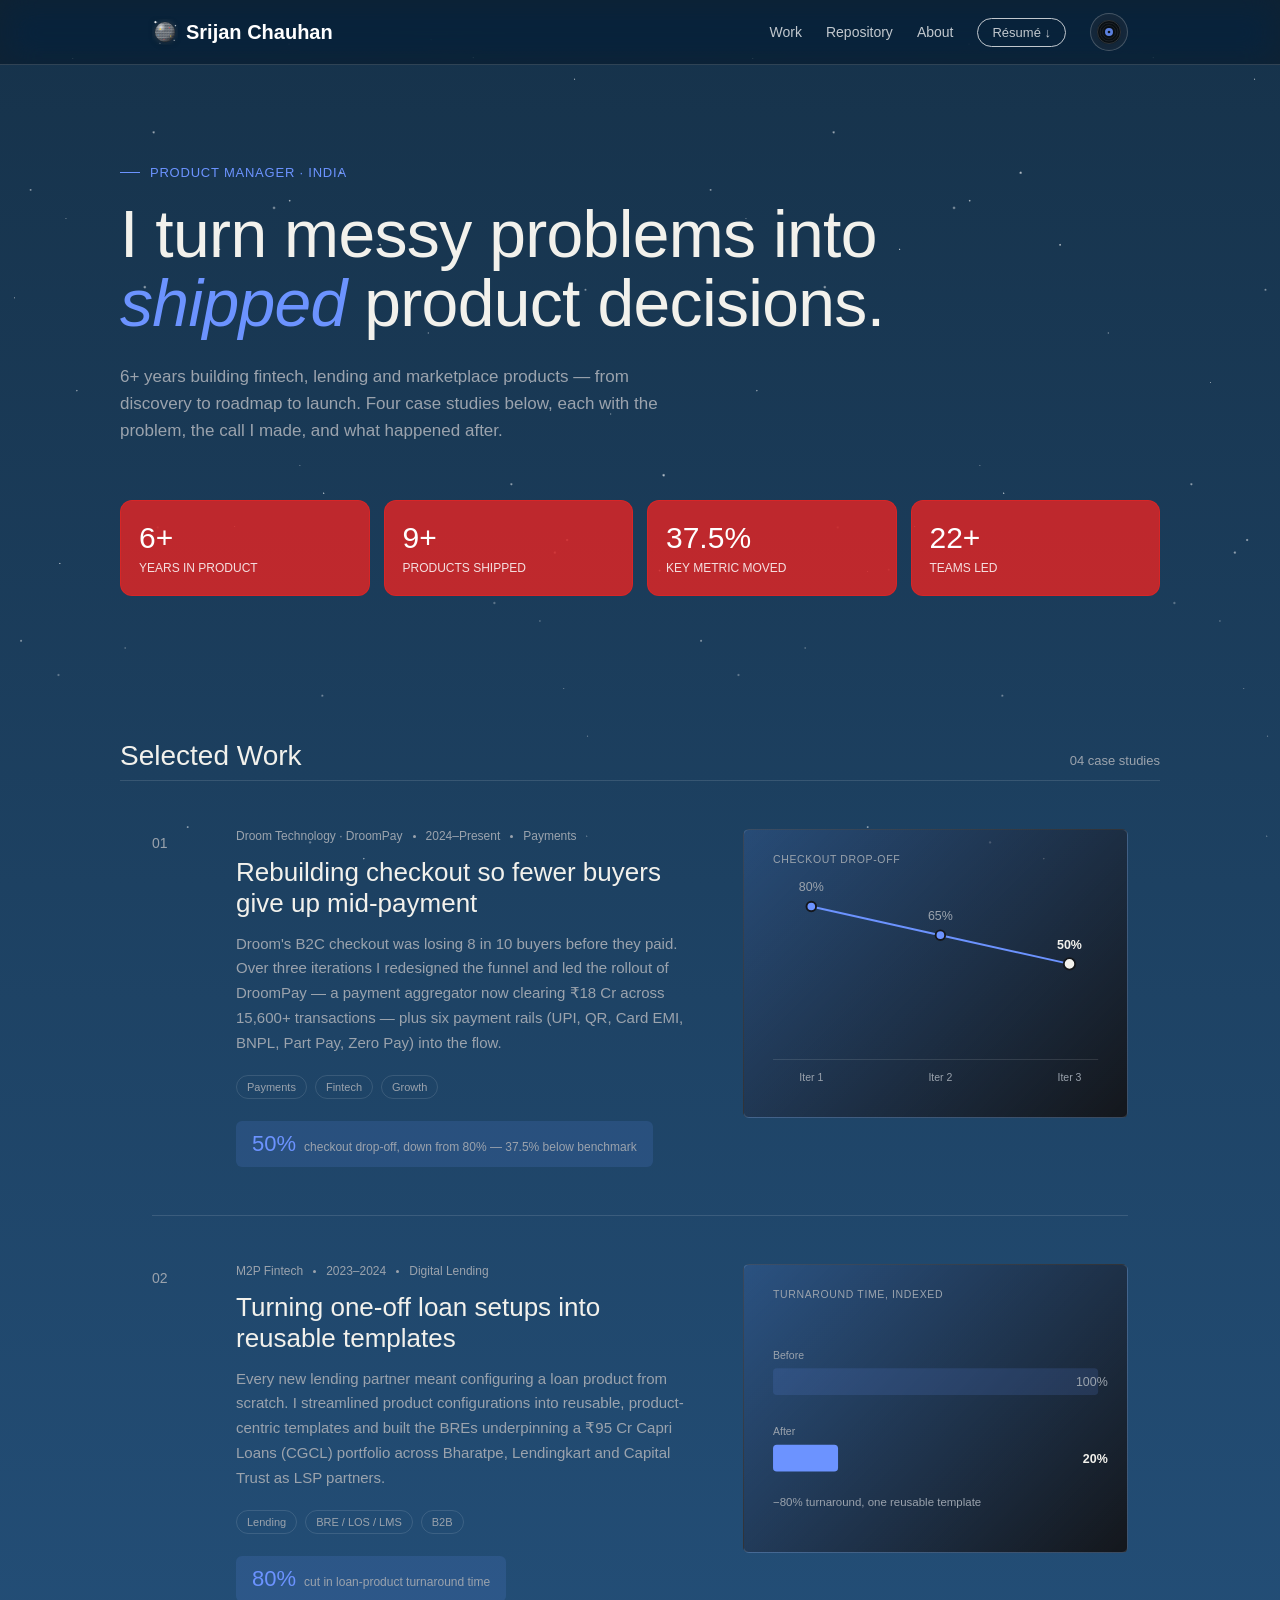
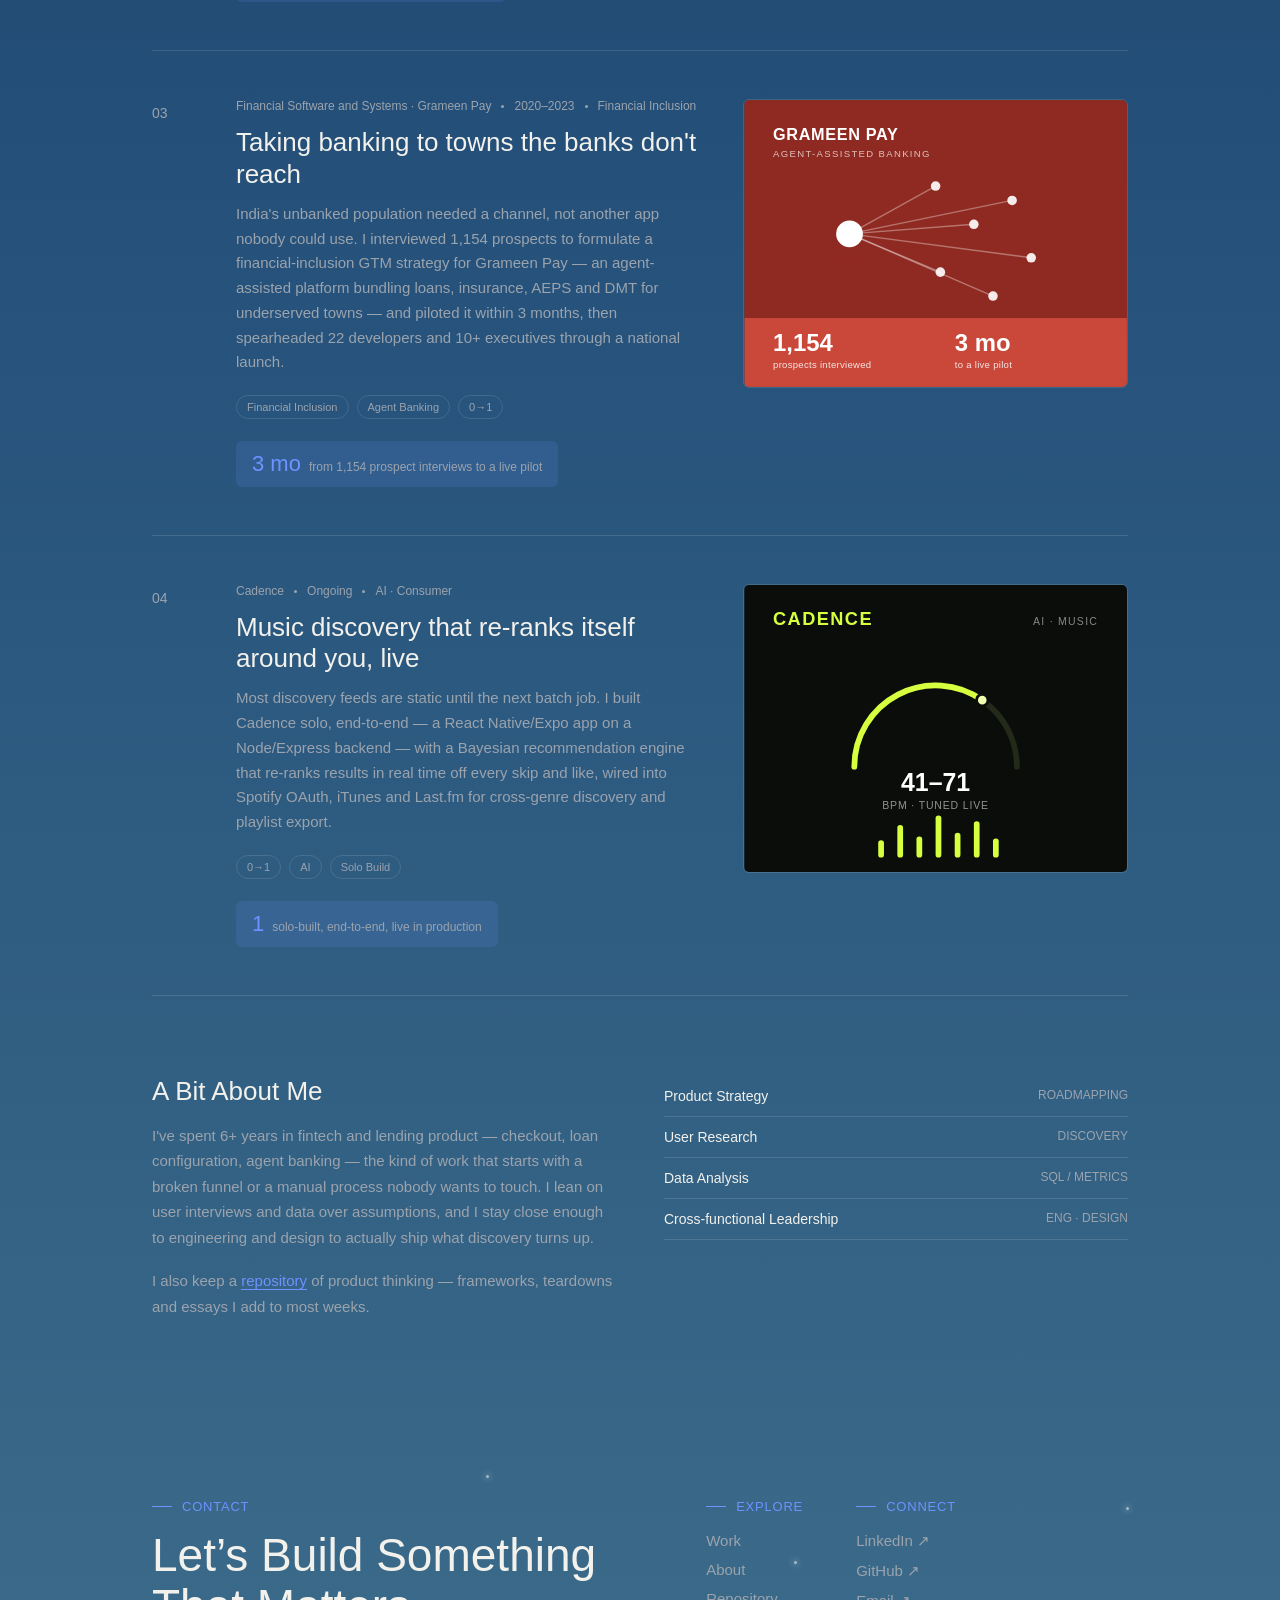
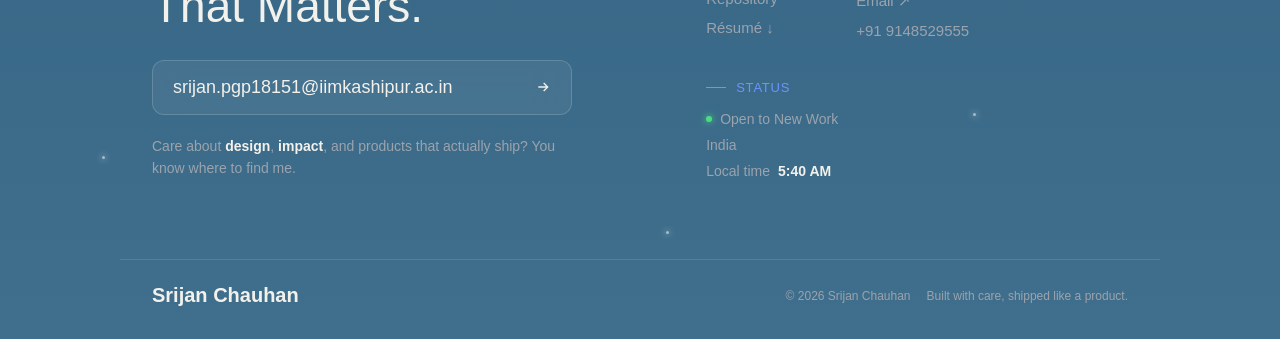
==== index.html @ ca37d334 "Swap in local playlist track, close player on outside click, audit fixes Reverts music player to loc" ====
<!DOCTYPE html>
<html lang="en">
<head>
<meta charset="UTF-8">
<meta name="viewport" content="width=device-width, initial-scale=1.0">
<title>Srijan Chauhan — Product Work</title>
<meta name="description" content="Product management case studies and writing by Srijan Chauhan.">
<link rel="icon" type="image/svg+xml" href="data:image/svg+xml,%3Csvg xmlns='http://www.w3.org/2000/svg' viewBox='0 0 22 22'%3E%3Ccircle cx='11' cy='11' r='10.5' fill='%2316324a'/%3E%3Ccircle cx='11' cy='11' r='7' fill='%23c3c8d0'/%3E%3Ccircle cx='8.5' cy='8.5' r='1.6' fill='%23fff' opacity='.9'/%3E%3Ccircle cx='13.5' cy='9.5' r='1' fill='%236C93FF'/%3E%3Ccircle cx='9' cy='13.5' r='1' fill='%23ff4d4d'/%3E%3C/svg%3E">
<link rel="preconnect" href="https://api.fontshare.com">
<link href="https://api.fontshare.com/v2/css?f[]=switzer@400,500,600,700&display=swap" rel="stylesheet">
<link rel="stylesheet" href="assets/style.css">
</head>
<body>

<header>
  <nav class="wrap">
    <a href="index.html" class="logo">
      <svg class="mirrorball" width="26" height="26" viewBox="0 0 22 22" aria-hidden="true">
        <defs>
          <clipPath id="ballClip"><circle cx="11" cy="11" r="8.5"/></clipPath>
          <filter id="bigGlow" x="-150%" y="-150%" width="400%" height="400%">
            <feGaussianBlur stdDeviation="2.2"/>
          </filter>
          <pattern id="facetPattern" x="0" y="0" width="2.2" height="2.2" patternUnits="userSpaceOnUse">
            <rect width="1.1" height="1.1" fill="#eef1f5" stroke="rgba(9,10,12,.45)" stroke-width=".08"/>
            <rect x="1.1" width="1.1" height="1.1" fill="#8d939b" stroke="rgba(9,10,12,.45)" stroke-width=".08"/>
            <rect y="1.1" width="1.1" height="1.1" fill="#c3c8d0" stroke="rgba(9,10,12,.45)" stroke-width=".08"/>
            <rect x="1.1" y="1.1" width="1.1" height="1.1" fill="#666b73" stroke="rgba(9,10,12,.45)" stroke-width=".08"/>
          </pattern>
          <radialGradient id="sphereShade" cx="30%" cy="26%" r="80%">
            <stop offset="0%" stop-color="#ffffff" stop-opacity=".75"/>
            <stop offset="30%" stop-color="#ffffff" stop-opacity="0"/>
            <stop offset="68%" stop-color="#05060a" stop-opacity="0"/>
            <stop offset="100%" stop-color="#05060a" stop-opacity=".62"/>
          </radialGradient>
        </defs>

        <circle cx="11" cy="11" r="9.6" fill="#fff" opacity=".1" filter="url(#bigGlow)"/>

        <g clip-path="url(#ballClip)">
          <g>
            <animateTransform attributeName="transform" type="translate" from="0 0" to="-4.4 0" dur="1.6s" repeatCount="indefinite"/>
            <rect x="-15" y="-15" width="52" height="52" fill="url(#facetPattern)"/>
          </g>
          <rect x="2.5" y="2.5" width="17" height="17" fill="url(#sphereShade)"/>
          <circle class="glint" cx="7" cy="8.6" r=".7" fill="#ffd23f" style="animation-delay:0s"/>
          <circle class="glint" cx="14.6" cy="7.4" r=".45" fill="#ff4d4d" style="animation-delay:.6s"/>
          <circle class="glint" cx="5.2" cy="13.6" r=".4" fill="#3fa9ff" style="animation-delay:1.2s"/>
          <circle class="glint" cx="15.8" cy="14.4" r=".5" fill="#ffd23f" style="animation-delay:1.8s"/>
          <circle class="glint" cx="10.2" cy="17.2" r=".4" fill="#ff4d4d" style="animation-delay:.3s"/>
        </g>
        <circle cx="11" cy="11" r="8.5" fill="none" stroke="rgba(0,0,0,.4)" stroke-width=".35"/>

        <path d="M2.6,1.4 Q3.7,2.5 4.8,2.6 Q3.7,2.7 2.6,3.8 Q2.5,2.7 1.4,2.6 Q2.5,2.5 2.6,1.4 Z" fill="#fff" opacity=".95"/>
        <path d="M19.6,4.8 Q20.3,5.5 21,5.6 Q20.3,5.7 19.6,6.4 Q19.5,5.7 18.8,5.6 Q19.5,5.5 19.6,4.8 Z" fill="#fff" opacity=".8"/>
        <path d="M18.6,17.4 Q19.15,17.95 19.7,18 Q19.15,18.05 18.6,18.6 Q18.55,18.05 18,18 Q18.55,17.95 18.6,17.4 Z" fill="#fff" opacity=".7"/>
        <path d="M6.6,20 Q7,20.4 7.4,20.45 Q7,20.5 6.6,20.9 Q6.55,20.5 6.15,20.45 Q6.55,20.4 6.6,20 Z" fill="#fff" opacity=".6"/>
      </svg>
      Srijan Chauhan
    </a>
    <div class="nav-group">
      <div class="navlinks" id="navlinks">
        <a href="#work">Work</a>
        <a href="repository.html">Repository</a>
        <a href="#about">About</a>
        <a href="assets/resume.pdf" download="Srijan_Chauhan_Resume.pdf" class="cta">Résumé ↓</a>
      </div>
      <button class="music-btn" aria-pressed="false" aria-label="Toggle background music">
        <svg class="vinyl" width="26" height="26" viewBox="0 0 26 26" aria-hidden="true">
          <circle cx="13" cy="13" r="12" fill="#0B0D10"/>
          <circle cx="13" cy="13" r="11.5" fill="none" stroke="rgba(255,255,255,.18)" stroke-width="1"/>
          <circle cx="13" cy="13" r="9" fill="none" stroke="rgba(255,255,255,.12)" stroke-width=".75"/>
          <circle cx="13" cy="13" r="6.5" fill="none" stroke="rgba(255,255,255,.12)" stroke-width=".75"/>
          <circle cx="13" cy="13" r="4" fill="var(--signal)"/>
          <circle cx="13" cy="13" r="1.3" fill="#0B0D10"/>
        </svg>
      </button>
      <button class="nav-burger" aria-expanded="false" aria-controls="navlinks" aria-label="Toggle menu">
        <span></span><span></span><span></span>
      </button>
      <div class="player" id="player">
        <div class="pl-meta">
          <div class="pl-title">—</div>
          <div class="pl-artist">—</div>
        </div>
        <div class="pl-controls">
          <button class="pl-prev" aria-label="Previous track">◀◀</button>
          <button class="pl-play" aria-label="Play">▶</button>
          <button class="pl-next" aria-label="Next track">▶▶</button>
        </div>
        <span class="pl-pos">01/02</span>
        <button class="pl-close" aria-label="Close player">&times;</button>
      </div>
    </div>
  </nav>
</header>

<section class="hero wrap" id="top">
  <div class="eyebrow">Product Manager · India</div>
  <h1>I turn messy problems into <em>shipped</em> product decisions.</h1>
  <p class="hero-sub">
    6+ years building fintech, lending and marketplace products — from discovery to roadmap to launch.
    Four case studies below, each with the problem, the call I made, and what happened after.
  </p>
  <div class="hero-stats">
    <div class="stat"><div class="num">6+</div><div class="label">YEARS IN PRODUCT</div></div>
    <div class="stat"><div class="num">9+</div><div class="label">PRODUCTS SHIPPED</div></div>
    <div class="stat"><div class="num">37.5%</div><div class="label">KEY METRIC MOVED</div></div>
    <div class="stat"><div class="num">22+</div><div class="label">TEAMS LED</div></div>
  </div>
</section>

<section id="work">
  <div class="wrap section-head">
    <h2>Selected Work</h2>
    <div class="count">04 case studies</div>
  </div>

  <div class="wrap">

    <div class="project">
      <div class="idx">01</div>
      <div class="project-body">
        <div>
          <div class="meta-row">
            <span>Droom Technology · DroomPay</span><span class="dot"></span>
            <span>2024–Present</span><span class="dot"></span>
            <span>Payments</span>
          </div>
          <h3>Rebuilding checkout so fewer buyers give up mid-payment</h3>
          <p>Droom's B2C checkout was losing 8 in 10 buyers before they paid. Over three iterations I redesigned the funnel and led the rollout of DroomPay — a payment aggregator now clearing ₹18 Cr across 15,600+ transactions — plus six payment rails (UPI, QR, Card EMI, BNPL, Part Pay, Zero Pay) into the flow.</p>
          <div class="tags">
            <span class="tag">Payments</span>
            <span class="tag">Fintech</span>
            <span class="tag">Growth</span>
          </div>
          <div class="impact"><span class="num">50%</span><span class="label">checkout drop-off, down from 80% — 37.5% below benchmark</span></div>
        </div>
        <div class="project-media">
          <svg viewBox="0 0 400 300" role="img" aria-label="Checkout drop-off falling from 80% to 50% across three iterations">
            <text x="30" y="34" class="chart-title">CHECKOUT DROP-OFF</text>
            <line x1="30" y1="240" x2="370" y2="240" class="chart-axis"/>
            <path d="M70,80 L205,110 L340,140" class="chart-line"/>
            <circle cx="70" cy="80" r="5" class="chart-dot"/>
            <circle cx="205" cy="110" r="5" class="chart-dot"/>
            <circle cx="340" cy="140" r="5" class="chart-dot chart-dot-end"/>
            <text x="70" y="64" class="chart-value" text-anchor="middle">80%</text>
            <text x="205" y="94" class="chart-value" text-anchor="middle">65%</text>
            <text x="340" y="124" class="chart-value chart-value-end" text-anchor="middle">50%</text>
            <text x="70" y="262" class="chart-tick" text-anchor="middle">Iter 1</text>
            <text x="205" y="262" class="chart-tick" text-anchor="middle">Iter 2</text>
            <text x="340" y="262" class="chart-tick" text-anchor="middle">Iter 3</text>
          </svg>
        </div>
      </div>
    </div>

    <div class="project">
      <div class="idx">02</div>
      <div class="project-body">
        <div>
          <div class="meta-row">
            <span>M2P Fintech</span><span class="dot"></span>
            <span>2023–2024</span><span class="dot"></span>
            <span>Digital Lending</span>
          </div>
          <h3>Turning one-off loan setups into reusable templates</h3>
          <p>Every new lending partner meant configuring a loan product from scratch. I streamlined product configurations into reusable, product-centric templates and built the BREs underpinning a ₹95 Cr Capri Loans (CGCL) portfolio across Bharatpe, Lendingkart and Capital Trust as LSP partners.</p>
          <div class="tags">
            <span class="tag">Lending</span>
            <span class="tag">BRE / LOS / LMS</span>
            <span class="tag">B2B</span>
          </div>
          <div class="impact"><span class="num">80%</span><span class="label">cut in loan-product turnaround time</span></div>
        </div>
        <div class="project-media">
          <svg viewBox="0 0 400 300" role="img" aria-label="Loan-product turnaround time cut by 80 percent, indexed to a 100 percent baseline">
            <text x="30" y="34" class="chart-title">TURNAROUND TIME, INDEXED</text>
            <text x="30" y="98" class="chart-tick">Before</text>
            <rect x="30" y="108" width="340" height="28" rx="4" class="chart-bar-base"/>
            <text x="380" y="127" class="chart-value" text-anchor="end">100%</text>
            <text x="30" y="178" class="chart-tick">After</text>
            <rect x="30" y="188" width="68" height="28" rx="4" class="chart-bar-hi"/>
            <text x="380" y="207" class="chart-value chart-value-end" text-anchor="end">20%</text>
            <text x="30" y="252" class="chart-annotation">−80% turnaround, one reusable template</text>
          </svg>
        </div>
      </div>
    </div>

    <div class="project">
      <div class="idx">03</div>
      <div class="project-body">
        <div>
          <div class="meta-row">
            <span>Financial Software and Systems · Grameen Pay</span><span class="dot"></span>
            <span>2020–2023</span><span class="dot"></span>
            <span>Financial Inclusion</span>
          </div>
          <h3>Taking banking to towns the banks don't reach</h3>
          <p>India's unbanked population needed a channel, not another app nobody could use. I interviewed 1,154 prospects to formulate a financial-inclusion GTM strategy for Grameen Pay — an agent-assisted platform bundling loans, insurance, AEPS and DMT for underserved towns — and piloted it within 3 months, then spearheaded 22 developers and 10+ executives through a national launch.</p>
          <div class="tags">
            <span class="tag">Financial Inclusion</span>
            <span class="tag">Agent Banking</span>
            <span class="tag">0→1</span>
          </div>
          <div class="impact"><span class="num">3 mo</span><span class="label">from 1,154 prospect interviews to a live pilot</span></div>
        </div>
        <div class="project-media project-media-brand">
          <svg viewBox="0 0 400 300" role="img" aria-label="Grameen Pay: an agent hub connected to touchpoints across underserved towns, 1,154 prospects interviewed, live pilot in 3 months">
            <rect width="400" height="300" fill="#8f2a22"/>
            <rect y="228" width="400" height="72" fill="#c9483a"/>
            <text x="30" y="42" class="gp-title">GRAMEEN PAY</text>
            <text x="30" y="60" class="gp-subtitle">AGENT-ASSISTED BANKING</text>
            <line x1="110" y1="140" x2="200" y2="90" class="gp-link"/>
            <line x1="110" y1="140" x2="240" y2="130" class="gp-link"/>
            <line x1="110" y1="140" x2="205" y2="180" class="gp-link"/>
            <line x1="110" y1="140" x2="280" y2="105" class="gp-link"/>
            <line x1="110" y1="140" x2="300" y2="165" class="gp-link"/>
            <line x1="110" y1="140" x2="260" y2="205" class="gp-link"/>
            <circle cx="200" cy="90" r="5" class="gp-node"/>
            <circle cx="240" cy="130" r="5" class="gp-node"/>
            <circle cx="205" cy="180" r="5" class="gp-node"/>
            <circle cx="280" cy="105" r="5" class="gp-node"/>
            <circle cx="300" cy="165" r="5" class="gp-node"/>
            <circle cx="260" cy="205" r="5" class="gp-node"/>
            <circle cx="110" cy="140" r="14" class="gp-hub"/>
            <text x="110" y="169" text-anchor="middle" class="gp-hub-label">AGENT</text>
            <text x="30" y="262" class="gp-stat">1,154</text>
            <text x="30" y="280" class="gp-stat-label">prospects interviewed</text>
            <text x="220" y="262" class="gp-stat">3 mo</text>
            <text x="220" y="280" class="gp-stat-label">to a live pilot</text>
          </svg>
        </div>
      </div>
    </div>

    <div class="project">
      <div class="idx">04</div>
      <div class="project-body">
        <div>
          <div class="meta-row">
            <span>Cadence</span><span class="dot"></span>
            <span>Ongoing</span><span class="dot"></span>
            <span>AI · Consumer</span>
          </div>
          <h3>Music discovery that re-ranks itself around you, live</h3>
          <p>Most discovery feeds are static until the next batch job. I built Cadence solo, end-to-end — a React Native/Expo app on a Node/Express backend — with a Bayesian recommendation engine that re-ranks results in real time off every skip and like, wired into Spotify OAuth, iTunes and Last.fm for cross-genre discovery and playlist export.</p>
          <div class="tags">
            <span class="tag">0→1</span>
            <span class="tag">AI</span>
            <span class="tag">Solo Build</span>
          </div>
          <div class="impact"><span class="num">1</span><span class="label">solo-built, end-to-end, live in production</span></div>
        </div>
        <div class="project-media project-media-brand">
          <svg viewBox="0 0 400 300" role="img" aria-label="Cadence: a live BPM gauge tuned 41 to 71, and a skip/like waveform">
            <rect width="400" height="300" fill="#0b0d0a"/>
            <text x="30" y="42" class="cd-title">CADENCE</text>
            <text x="370" y="42" text-anchor="end" class="cd-subtitle">AI · MUSIC</text>
            <path d="M115,190 A85,85 0 0 1 285,190" class="cd-arc-track"/>
            <path d="M115,190 A85,85 0 0 1 248.8,120.4" class="cd-arc-fill"/>
            <circle cx="248.8" cy="120.4" r="6" class="cd-arc-dot"/>
            <text x="200" y="215" text-anchor="middle" class="cd-value">41–71</text>
            <text x="200" y="234" text-anchor="middle" class="cd-value-label">BPM · TUNED LIVE</text>
            <rect x="140" y="267" width="6" height="18" rx="3" class="cd-bar"/>
            <rect x="160" y="251" width="6" height="34" rx="3" class="cd-bar"/>
            <rect x="180" y="263" width="6" height="22" rx="3" class="cd-bar"/>
            <rect x="200" y="241" width="6" height="44" rx="3" class="cd-bar"/>
            <rect x="220" y="259" width="6" height="26" rx="3" class="cd-bar"/>
            <rect x="240" y="247" width="6" height="38" rx="3" class="cd-bar"/>
            <rect x="260" y="265" width="6" height="20" rx="3" class="cd-bar"/>
          </svg>
        </div>
      </div>
    </div>

  </div>
</section>

<section id="about" class="about">
  <div class="wrap about-grid">
    <div>
      <h2>A Bit About Me</h2>
      <p>I've spent 6+ years in fintech and lending product — checkout, loan configuration, agent banking — the kind of work that starts with a broken funnel or a manual process nobody wants to touch. I lean on user interviews and data over assumptions, and I stay close enough to engineering and design to actually ship what discovery turns up.</p>
      <p style="margin-top:18px;">I also keep a <a href="repository.html" style="color:var(--signal); border-bottom:1px solid var(--signal);">repository</a> of product thinking — frameworks, teardowns and essays I add to most weeks.</p>
    </div>
    <div>
      <ul class="skills">
        <li><span>Product Strategy</span><span>ROADMAPPING</span></li>
        <li><span>User Research</span><span>DISCOVERY</span></li>
        <li><span>Data Analysis</span><span>SQL / METRICS</span></li>
        <li><span>Cross-functional Leadership</span><span>ENG · DESIGN</span></li>
      </ul>
    </div>
  </div>
</section>

<footer id="contact">
  <div class="footer-dots" aria-hidden="true">
    <i></i><i></i><i></i><i></i><i></i><i></i>
  </div>
  <div class="wrap footer-top">
    <div class="footer-main">
      <div class="eyebrow">Contact</div>
      <h2>Let&rsquo;s Build Something<br>That Matters.</h2>
      <a class="footer-email" href="mailto:srijan.pgp18151@iimkashipur.ac.in">
        <span>srijan.pgp18151@iimkashipur.ac.in</span>
        <svg width="16" height="16" viewBox="0 0 24 24" fill="none" stroke="currentColor" stroke-width="2"><path d="M5 12h14M13 6l6 6-6 6"/></svg>
      </a>
      <p class="footer-note">Care about <strong>design</strong>, <strong>impact</strong>, and products that actually
        ship? You know where to find me.</p>
    </div>
    <div class="footer-cols">
      <div class="footer-col">
        <div class="eyebrow">Explore</div>
        <a href="#work">Work</a>
        <a href="#about">About</a>
        <a href="repository.html">Repository</a>
        <a href="assets/resume.pdf" download="Srijan_Chauhan_Resume.pdf">Résumé ↓</a>
      </div>
      <div class="footer-col">
        <div class="eyebrow">Connect</div>
        <a href="https://www.linkedin.com/in/srijanchauhan/" target="_blank" rel="noopener">LinkedIn ↗</a>
        <a href="https://github.com/SrijanChauhan" target="_blank" rel="noopener">GitHub ↗</a>
        <a href="mailto:srijan.pgp18151@iimkashipur.ac.in">Email ↗</a>
        <a href="tel:+919148529555">+91 9148529555</a>
      </div>
      <div class="footer-col footer-status">
        <div class="eyebrow">Status</div>
        <span class="status-line"><i class="status-dot"></i>Open to New Work</span>
        <span class="status-line">India</span>
        <span class="status-line">Local time <strong id="local-time">—</strong></span>
      </div>
    </div>
  </div>
  <div class="wrap footer-bottom">
    <a href="index.html" class="logo">Srijan Chauhan</a>
    <div class="copyright">
      <span>© 2026 Srijan Chauhan</span>
      <span>Built with care, shipped like a product.</span>
    </div>
  </div>
</footer>

<nav class="rail" aria-label="Section navigator">
  <div class="rail-current">Hero</div>
  <ol class="rail-ticks">
    <li><a href="#top" data-label="Hero" class="active" aria-label="Jump to Hero"></a></li>
    <li><a href="#work" data-label="Work" aria-label="Jump to Work"></a></li>
    <li><a href="#about" data-label="About" aria-label="Jump to About"></a></li>
    <li><a href="#contact" data-label="Contact" aria-label="Jump to Contact"></a></li>
  </ol>
  <div class="rail-labels">
    <a href="#top" data-label="Hero" class="active">Hero</a>
    <a href="#work" data-label="Work">Work</a>
    <a href="#about" data-label="About">About</a>
    <a href="#contact" data-label="Contact">Contact</a>
  </div>
</nav>

<audio id="ambient" preload="none"></audio>
<script src="assets/music.js"></script>
<script src="assets/nav.js"></script>

</body>
</html>
---- assets/style.css ----
:root{
  --paper:#0B0D10;
  --ink:#F2F1EC;
  --ink-soft:#9BA3AD;
  --line:rgba(255,255,255,.12);
  --signal:#6C93FF;
  --signal-soft:rgba(108,147,255,.14);

  /* The Outfield / The Night Game — album art gradient. Original
     first-iteration blue tones, held in the blue range the whole way
     down the page — including Contact, so there's no seam/page-break
     into a different tone. */
  --night-gradient: linear-gradient(
    180deg,
    #16324a 0%,
    #24507a 50%,
    #3f6f8c 100%
  );
}
*{margin:0;padding:0;box-sizing:border-box;}
html{scroll-behavior:smooth;}
body{
  /* Blue gradient runs the full page, uninterrupted through Contact. */
  background-image:var(--night-gradient);
  background-repeat:no-repeat;
  background-size:100% 100%;
  color:var(--ink);
  font-family:'Switzer', 'Helvetica Neue', Helvetica, Arial, sans-serif;
  -webkit-font-smoothing:antialiased;
  position:relative;
}
/* Starfield — a fixed, tiled layer of stars behind all content, so the
   whole page reads as a night sky, not just the Contact footer. */
body::before{
  content:"";
  position:fixed; inset:0; z-index:-1; pointer-events:none;
  background-image:
    radial-gradient(1.1px 1.1px at 63.4% 4.4%, rgba(255,255,255,0.47), transparent 100%),
    radial-gradient(1.7px 1.7px at 72.7% 67.0%, rgba(255,255,255,0.4), transparent 100%),
    radial-gradient(1.0px 1.0px at 42.5% 4.9%, rgba(255,255,255,0.63), transparent 100%),
    radial-gradient(1.4px 1.4px at 4.5% 21.1%, rgba(255,255,255,0.65), transparent 100%),
    radial-gradient(1.6px 1.6px at 23.2% 58.6%, rgba(255,255,255,0.35), transparent 100%),
    radial-gradient(1.1px 1.1px at 79.4% 69.0%, rgba(255,255,255,0.44), transparent 100%),
    radial-gradient(0.9px 0.9px at 93.9% 34.3%, rgba(255,255,255,0.4), transparent 100%),
    radial-gradient(1.6px 1.6px at 83.4% 60.0%, rgba(255,255,255,0.75), transparent 100%),
    radial-gradient(1.2px 1.2px at 53.5% 95.4%, rgba(255,255,255,0.65), transparent 100%),
    radial-gradient(1.7px 1.7px at 81.6% 61.4%, rgba(255,255,255,0.67), transparent 100%),
    radial-gradient(1.0px 1.0px at 69.6% 6.4%, rgba(255,255,255,0.51), transparent 100%),
    radial-gradient(0.9px 0.9px at 9.7% 24.3%, rgba(255,255,255,0.5), transparent 100%),
    radial-gradient(1.2px 1.2px at 63.0% 37.0%, rgba(255,255,255,0.47), transparent 100%),
    radial-gradient(1.4px 1.4px at 27.6% 91.9%, rgba(255,255,255,0.69), transparent 100%),
    radial-gradient(1.0px 1.0px at 18.4% 72.0%, rgba(255,255,255,0.56), transparent 100%),
    radial-gradient(1.4px 1.4px at 97.0% 63.4%, rgba(255,255,255,0.73), transparent 100%),
    radial-gradient(1.0px 1.0px at 82.9% 76.5%, rgba(255,255,255,0.37), transparent 100%),
    radial-gradient(1.0px 1.0px at 32.3% 27.7%, rgba(255,255,255,0.87), transparent 100%),
    radial-gradient(1.5px 1.5px at 86.1% 32.2%, rgba(255,255,255,0.57), transparent 100%),
    radial-gradient(1.1px 1.1px at 89.8% 46.0%, rgba(255,255,255,0.49), transparent 100%),
    radial-gradient(1.4px 1.4px at 55.9% 27.2%, rgba(255,255,255,0.84), transparent 100%),
    radial-gradient(1.8px 1.8px at 40.3% 23.1%, rgba(255,255,255,0.63), transparent 100%),
    radial-gradient(0.9px 0.9px at 10.7% 6.5%, rgba(255,255,255,0.7), transparent 100%),
    radial-gradient(0.9px 0.9px at 78.0% 42.5%, rgba(255,255,255,0.56), transparent 100%),
    radial-gradient(1.8px 1.8px at 97.6% 52.8%, rgba(255,255,255,0.82), transparent 100%),
    radial-gradient(1.5px 1.5px at 3.1% 71.2%, rgba(255,255,255,0.65), transparent 100%),
    radial-gradient(0.9px 0.9px at 27.6% 63.5%, rgba(255,255,255,0.59), transparent 100%),
    radial-gradient(1.7px 1.7px at 45.6% 93.6%, rgba(255,255,255,0.49), transparent 100%),
    radial-gradient(1.7px 1.7px at 50.1% 19.2%, rgba(255,255,255,0.83), transparent 100%),
    radial-gradient(1.4px 1.4px at 30.7% 63.3%, rgba(255,255,255,0.43), transparent 100%),
    radial-gradient(1.6px 1.6px at 75.2% 53.8%, rgba(255,255,255,0.64), transparent 100%),
    radial-gradient(0.8px 0.8px at 2.1% 33.1%, rgba(255,255,255,0.86), transparent 100%),
    radial-gradient(1.1px 1.1px at 86.4% 81.8%, rgba(255,255,255,0.38), transparent 100%),
    radial-gradient(0.9px 0.9px at 86.3% 92.9%, rgba(255,255,255,0.62), transparent 100%),
    radial-gradient(1.6px 1.6px at 8.6% 75.0%, rgba(255,255,255,0.42), transparent 100%),
    radial-gradient(1.1px 1.1px at 47.6% 54.8%, rgba(255,255,255,0.83), transparent 100%),
    radial-gradient(1.3px 1.3px at 42.6% 22.3%, rgba(255,255,255,0.75), transparent 100%),
    radial-gradient(1.8px 1.8px at 21.3% 31.9%, rgba(255,255,255,0.71), transparent 100%),
    radial-gradient(0.9px 0.9px at 44.1% 51.7%, rgba(255,255,255,0.47), transparent 100%),
    radial-gradient(1.0px 1.0px at 34.5% 58.5%, rgba(255,255,255,0.47), transparent 100%),
    radial-gradient(1.0px 1.0px at 8.8% 62.6%, rgba(255,255,255,0.85), transparent 100%),
    radial-gradient(1.0px 1.0px at 84.5% 8.8%, rgba(255,255,255,0.72), transparent 100%),
    radial-gradient(1.7px 1.7px at 22.6% 14.7%, rgba(255,255,255,0.66), transparent 100%),
    radial-gradient(1.6px 1.6px at 47.4% 77.3%, rgba(255,255,255,0.45), transparent 100%),
    radial-gradient(1.2px 1.2px at 11.3% 43.4%, rgba(255,255,255,0.61), transparent 100%);
  background-repeat:repeat;
  background-size:680px 900px;
}
::selection{background:var(--signal); color:#fff;}
a{color:inherit; text-decoration:none;}
.wrap{max-width:1040px; margin:0 auto; padding:0 32px;}

/* NAV — translucent glass panel, consistent with the mobile menu,
   rail, and player. (Previously used mix-blend-mode to self-invert
   against the gradient, but that trick and a translucent background
   fight each other — the panel's own pixels get inverted too,
   producing a ghosted look instead of clean glass. Fixed white text
   is the tradeoff: no more auto-contrast as you scroll.) */
header{
  position:sticky; top:0; z-index:20;
  background:rgba(10,14,20,.45);
  backdrop-filter:blur(18px) saturate(160%);
  -webkit-backdrop-filter:blur(18px) saturate(160%);
  border-bottom:1px solid rgba(255,255,255,.15);
  color:#fff;
}
nav.wrap{display:flex; align-items:center; justify-content:space-between; height:64px; position:relative;}
.logo{font-family:'Switzer', 'Helvetica Neue', Helvetica, Arial, sans-serif; font-size:20px; font-weight:600; display:inline-flex; align-items:center; gap:8px;}
.mirrorball{display:block; flex:none; filter:drop-shadow(0 1px 3px rgba(0,0,0,.35));}
.mirrorball .glint{animation:glint-pulse 2.4s ease-in-out infinite;}
@keyframes glint-pulse{0%,100%{opacity:.15;} 50%{opacity:1;}}
@media (prefers-reduced-motion:reduce){
  .mirrorball animateTransform{display:none;}
  .mirrorball .glint{animation:none !important;}
}
.nav-group{display:flex; align-items:center; gap:24px;}
.navlinks{display:flex; gap:24px; align-items:center; font-size:14px; color:#fff;}
.navlinks a{transition:opacity .15s; opacity:.75;}
.navlinks a:hover, .navlinks a.active{opacity:1;}
.navlinks .cta{
  color:#fff; border:1px solid #fff;
  padding:6px 14px; border-radius:20px; font-size:13px;
}
.navlinks .cta:hover{background:#fff; color:#000;}

/* HAMBURGER (mobile only) */
.nav-burger{
  display:none; background:none; border:1px solid rgba(255,255,255,.35);
  border-radius:50%; width:34px; height:34px; flex:none; cursor:pointer;
  align-items:center; justify-content:center;
}
.nav-burger span{
  display:block; width:14px; height:1.5px; background:#fff;
  margin:2px 0; transition:transform .2s, opacity .2s;
}
.navlinks.open .nav-burger span:nth-child(1){transform:translateY(3.5px) rotate(45deg);}
.navlinks.open .nav-burger span:nth-child(2){opacity:0;}
.navlinks.open .nav-burger span:nth-child(3){transform:translateY(-3.5px) rotate(-45deg);}

/* MUSIC TOGGLE — a vinyl record, glass like the rest of the nav.
   Spins while playing; clicking it rolls the player panel out from
   underneath (see .player below). */
.music-btn{
  display:flex; align-items:center; justify-content:center;
  width:38px; height:38px; flex:none;
  background:rgba(255,255,255,.06);
  backdrop-filter:blur(10px); -webkit-backdrop-filter:blur(10px);
  border:1px solid rgba(255,255,255,.25); border-radius:50%;
  cursor:pointer; opacity:.85; transition:opacity .18s, border-color .18s;
}
.music-btn:hover{border-color:#fff; opacity:1;}
.music-btn[aria-pressed="true"]{border-color:var(--signal); opacity:1;}
.vinyl{display:block; transition:transform .2s;}
.music-btn[aria-pressed="true"] .vinyl{animation:spin 3s linear infinite;}
@keyframes spin{to{transform:rotate(360deg);}}
@media (prefers-reduced-motion:reduce){.vinyl{animation:none !important;}}

/* HERO */
.hero{padding:100px 0 80px;}
.eyebrow{
  font-family:'Switzer', 'Helvetica Neue', Helvetica, Arial, sans-serif;
  font-size:13px; letter-spacing:.06em; text-transform:uppercase;
  color:var(--signal); margin-bottom:20px;
  display:flex; align-items:center; gap:10px;
}
.eyebrow::before{content:""; width:20px; height:1px; background:var(--signal); flex-shrink:0;}
h1{
  font-family:'Switzer', 'Helvetica Neue', Helvetica, Arial, sans-serif; font-weight:500;
  font-size:clamp(36px, 6vw, 66px); line-height:1.05;
  letter-spacing:-.01em; max-width:820px;
}
h1 em{font-style:italic; color:var(--signal); font-weight:400;}
.hero-sub{margin-top:24px; max-width:560px; font-size:17px; line-height:1.6; color:var(--ink-soft);}
.hero-stats{display:flex; gap:14px; margin-top:56px;}
.stat{
  flex:1; padding:20px 18px;
  background:rgba(220,38,38,.85);
  border:1px solid rgba(220,38,38,.85);
  border-radius:12px;
  transition:background .15s, border-color .15s;
}
.stat:hover{background:rgba(193,31,31,.9); border-color:rgba(193,31,31,.9);}
.stat .num{font-family:'Switzer', 'Helvetica Neue', Helvetica, Arial, sans-serif; font-size:30px; font-weight:500; color:#fff;}
.stat .label{font-size:12px; color:rgba(255,255,255,.85); margin-top:6px; font-family:'Switzer', 'Helvetica Neue', Helvetica, Arial, sans-serif;}

/* SECTION HEAD */
.section-head{
  padding:64px 0 8px; display:flex; align-items:baseline;
  justify-content:space-between; border-bottom:1px solid var(--line);
}
.section-head h2{font-family:'Switzer', 'Helvetica Neue', Helvetica, Arial, sans-serif; font-weight:500; font-size:28px;}
.section-head .count{font-family:'Switzer', 'Helvetica Neue', Helvetica, Arial, sans-serif; font-size:13px; color:var(--ink-soft);}

/* PROJECTS */
.project{
  display:grid; grid-template-columns:56px 1fr; gap:28px;
  padding:48px 0; border-bottom:1px solid var(--line); align-items:start;
}
.project .idx{font-family:'Switzer', 'Helvetica Neue', Helvetica, Arial, sans-serif; font-size:14px; color:var(--ink-soft); padding-top:6px;}
.project-body{display:grid; grid-template-columns:1.1fr .9fr; gap:36px;}
.project-media{
  order:2; aspect-ratio:4/3; border-radius:6px;
  background:linear-gradient(135deg, var(--signal-soft), #14171C);
  border:1px solid var(--line);
  display:flex; align-items:center; justify-content:center;
  font-family:'Switzer', 'Helvetica Neue', Helvetica, Arial, sans-serif; font-size:12px; color:var(--ink-soft);
  overflow:hidden;
}
.project-media img{width:100%; height:100%; object-fit:contain; display:block;}
.project-media svg{width:100%; height:100%; display:block;}
.chart-title{font-family:'Switzer', 'Helvetica Neue', Helvetica, Arial, sans-serif; font-size:11px; letter-spacing:.06em; fill:var(--ink-soft);}
.chart-axis{stroke:var(--line); stroke-width:1;}
.chart-line{fill:none; stroke:var(--signal); stroke-width:2; stroke-linecap:round; stroke-linejoin:round;}
.chart-dot{fill:var(--signal); stroke:#14171C; stroke-width:2;}
.chart-dot-end{r:6; fill:var(--ink);}
.chart-value{font-family:'Switzer', 'Helvetica Neue', Helvetica, Arial, sans-serif; font-size:13px; font-weight:500; fill:var(--ink-soft);}
.chart-value-end{fill:var(--ink); font-weight:600;}
.chart-tick{font-family:'Switzer', 'Helvetica Neue', Helvetica, Arial, sans-serif; font-size:11px; fill:var(--ink-soft);}
.chart-annotation{font-family:'Switzer', 'Helvetica Neue', Helvetica, Arial, sans-serif; font-size:12px; fill:var(--ink-soft);}
.chart-bar-base{fill:var(--signal-soft);}
.chart-bar-hi{fill:var(--signal);}

/* Brand-voiced project graphics — Cadence and Grameen Pay's own palettes,
   not the portfolio's blue, since these represent their product identity. */
.project-media-brand{background:none; padding:0;}
.project-media-brand svg{width:100%; height:100%; display:block;}

.cd-title{font-family:'Switzer', 'Helvetica Neue', Helvetica, Arial, sans-serif; font-size:19px; font-weight:700; letter-spacing:.08em; fill:#D6FF3F;}
.cd-subtitle{font-family:'Switzer', 'Helvetica Neue', Helvetica, Arial, sans-serif; font-size:11px; letter-spacing:.12em; fill:rgba(255,255,255,.5);}
.cd-arc-track{fill:none; stroke:#242a1a; stroke-width:6; stroke-linecap:round;}
.cd-arc-fill{fill:none; stroke:#D6FF3F; stroke-width:6; stroke-linecap:round;}
.cd-arc-dot{fill:#F2FFB0; stroke:#0b0d0a; stroke-width:3;}
.cd-value{font-family:'Switzer', 'Helvetica Neue', Helvetica, Arial, sans-serif; font-size:26px; font-weight:700; fill:#fff;}
.cd-value-label{font-family:'Switzer', 'Helvetica Neue', Helvetica, Arial, sans-serif; font-size:11px; letter-spacing:.08em; fill:rgba(255,255,255,.55);}
.cd-bar{fill:#D6FF3F;}

.gp-title{font-family:'Switzer', 'Helvetica Neue', Helvetica, Arial, sans-serif; font-size:17px; font-weight:700; letter-spacing:.04em; fill:#fff;}
.gp-subtitle{font-family:'Switzer', 'Helvetica Neue', Helvetica, Arial, sans-serif; font-size:10px; letter-spacing:.14em; fill:rgba(255,255,255,.7);}
.gp-link{stroke:rgba(255,255,255,.35); stroke-width:1.5;}
.gp-node{fill:#fff; opacity:.9;}
.gp-hub{fill:#fff;}
.gp-hub-label{font-family:'Switzer', 'Helvetica Neue', Helvetica, Arial, sans-serif; font-size:9px; letter-spacing:.06em; fill:#8f2a22; font-weight:700;}
.gp-stat{font-family:'Switzer', 'Helvetica Neue', Helvetica, Arial, sans-serif; font-size:25px; font-weight:700; fill:#fff;}
.gp-stat-label{font-family:'Switzer', 'Helvetica Neue', Helvetica, Arial, sans-serif; font-size:10px; letter-spacing:.03em; fill:rgba(255,255,255,.85);}
.meta-row{
  display:flex; gap:10px; flex-wrap:wrap; align-items:center;
  font-family:'Switzer', 'Helvetica Neue', Helvetica, Arial, sans-serif; font-size:12px; color:var(--ink-soft); margin-bottom:14px;
}
.meta-row .dot{width:3px; height:3px; border-radius:50%; background:var(--ink-soft);}
.project h3{font-family:'Switzer', 'Helvetica Neue', Helvetica, Arial, sans-serif; font-weight:500; font-size:26px; line-height:1.2; margin-bottom:12px;}
.project p{font-size:15px; line-height:1.65; color:var(--ink-soft); max-width:460px;}
.tags{display:flex; gap:8px; flex-wrap:wrap; margin-top:20px;}
.tag{
  font-size:11px; font-family:'Switzer', 'Helvetica Neue', Helvetica, Arial, sans-serif;
  padding:5px 10px; border:1px solid var(--line); border-radius:20px; color:var(--ink-soft);
}
.impact{
  margin-top:22px; display:inline-flex; align-items:baseline; gap:8px;
  padding:10px 16px; background:var(--signal-soft); border-radius:6px;
}
.impact .num{font-family:'Switzer', 'Helvetica Neue', Helvetica, Arial, sans-serif; font-size:22px; color:var(--signal); font-weight:500;}
.impact .label{font-size:12px; color:var(--ink-soft);}

/* ABOUT */
.about{padding:80px 0;}
.about-grid{display:grid; grid-template-columns:1fr 1fr; gap:48px;}
.about h2{font-family:'Switzer', 'Helvetica Neue', Helvetica, Arial, sans-serif; font-size:26px; font-weight:500; margin-bottom:16px;}
.about p{font-size:15px; line-height:1.7; color:var(--ink-soft);}
.skills{list-style:none;}
.skills li{
  display:flex; justify-content:space-between; padding:12px 0;
  border-bottom:1px solid var(--line); font-size:14px;
}
.skills li span:last-child{color:var(--ink-soft); font-family:'Switzer', 'Helvetica Neue', Helvetica, Arial, sans-serif; font-size:12px;}

/* REPOSITORY */
.repo-controls{
  display:flex; gap:16px; flex-wrap:wrap; align-items:center;
  padding:28px 0; border-bottom:1px solid var(--line);
}
.search-box{
  flex:1; min-width:220px; display:flex; align-items:center; gap:8px;
  border:1px solid var(--line); border-radius:6px; padding:9px 13px; background:rgba(255,255,255,.04);
}
.search-box input{border:none; outline:none; width:100%; font-family:inherit; font-size:14px; background:none; color:var(--ink);}
.search-box svg{flex:none; opacity:.45;}
.filters{display:flex; gap:7px; flex-wrap:wrap;}
.chip{
  font-family:'Switzer', 'Helvetica Neue', Helvetica, Arial, sans-serif; font-size:11px; letter-spacing:.03em;
  padding:7px 13px; border:1px solid var(--line); border-radius:20px;
  background:none; color:var(--ink-soft); cursor:pointer; transition:all .15s;
}
.chip:hover{border-color:var(--ink); color:var(--ink);}
.chip.active{background:var(--ink); border-color:var(--ink); color:var(--paper);}

.repo-list{list-style:none;}
.entry{
  display:grid; grid-template-columns:88px 1fr auto; gap:24px;
  padding:26px 0; border-bottom:1px solid var(--line); align-items:baseline;
  transition:background .15s;
}
.entry:hover{background:rgba(108,147,255,.05);}
.entry .date{font-family:'Switzer', 'Helvetica Neue', Helvetica, Arial, sans-serif; font-size:12px; color:var(--ink-soft);}
.entry-type{
  font-family:'Switzer', 'Helvetica Neue', Helvetica, Arial, sans-serif; font-size:11px;
  letter-spacing:.04em; text-transform:uppercase; color:var(--signal); margin-bottom:4px;
}
.entry h3{font-family:'Switzer', 'Helvetica Neue', Helvetica, Arial, sans-serif; font-weight:500; font-size:20px; line-height:1.3; margin-bottom:7px;}
.entry:hover h3{color:var(--signal);}
.entry p{font-size:14px; line-height:1.6; color:var(--ink-soft); max-width:560px;}
.entry .kind{
  font-family:'Switzer', 'Helvetica Neue', Helvetica, Arial, sans-serif; font-size:11px; color:var(--ink-soft);
  border:1px solid var(--line); border-radius:20px; padding:4px 10px; white-space:nowrap;
}
.entry-tags{display:flex; gap:6px; flex-wrap:wrap; margin-top:12px;}
.entry-tags span{font-family:'Switzer', 'Helvetica Neue', Helvetica, Arial, sans-serif; font-size:10px; color:var(--ink-soft); letter-spacing:.04em;}
.entry-tags span::before{content:"#";}
.empty{padding:60px 0; text-align:center; color:var(--ink-soft); font-size:15px;}

/* FOOTER — no background of its own; the body's blue gradient
   (--night-gradient) runs straight through from the hero, so there's
   no seam at the About→Contact boundary. */
footer{
  position:relative; overflow:hidden;
  padding:100px 0 32px;
}
.footer-dots{position:absolute; inset:0; pointer-events:none; z-index:0;}
.footer-dots i{
  position:absolute; width:3px; height:3px; border-radius:50%;
  background:rgba(255,255,255,.55);
  box-shadow:0 0 6px 1px rgba(255,255,255,.35);
}
.footer-dots i:nth-child(1){top:14%; left:38%;}
.footer-dots i:nth-child(2){top:66%; left:8%;}
.footer-dots i:nth-child(3){top:30%; left:62%;}
.footer-dots i:nth-child(4){top:80%; left:52%;}
.footer-dots i:nth-child(5){top:20%; left:88%;}
.footer-dots i:nth-child(6){top:58%; left:76%;}

.footer-top{position:relative; z-index:1; display:grid; grid-template-columns:1.2fr 1fr; gap:48px;}
.footer-main .eyebrow{margin-bottom:16px;}
footer h2{
  font-family:'Switzer', 'Helvetica Neue', Helvetica, Arial, sans-serif;
  font-weight:500; font-size:clamp(32px, 4vw, 46px); line-height:1.1; max-width:480px;
}
.footer-email{
  display:inline-flex; align-items:center; justify-content:space-between; gap:16px;
  margin-top:28px; padding:16px 20px; max-width:420px; width:100%;
  background:rgba(255,255,255,.06);
  backdrop-filter:blur(14px); -webkit-backdrop-filter:blur(14px);
  border:1px solid rgba(255,255,255,.16); border-radius:12px;
  font-size:18px; color:var(--ink); transition:background .2s, border-color .2s;
}
.footer-email:hover{background:rgba(255,255,255,.1); border-color:rgba(255,255,255,.3);}
.footer-note{margin-top:20px; max-width:420px; font-size:14px; line-height:1.6; color:var(--ink-soft);}
.footer-note strong{color:var(--ink); font-weight:600;}

.footer-cols{display:flex; gap:40px; flex-wrap:wrap;}
.footer-col{display:flex; flex-direction:column; gap:12px; min-width:110px;}
.footer-col .eyebrow{margin-bottom:6px;}
.footer-col a{font-size:15px; color:var(--ink-soft); transition:color .15s;}
.footer-col a:hover{color:var(--ink);}
.footer-status{gap:10px;}
.status-line{font-size:14px; color:var(--ink-soft); display:flex; align-items:center; gap:8px;}
.status-line strong{color:var(--ink); font-weight:600;}
.status-dot{
  width:6px; height:6px; border-radius:50%; background:#4ADE80;
  box-shadow:0 0 6px 1px rgba(74,222,128,.6); flex:none;
}

.footer-bottom{
  position:relative; z-index:1;
  margin-top:80px; padding-top:24px; border-top:1px solid var(--line);
  display:flex; justify-content:space-between; align-items:center; flex-wrap:wrap; gap:12px;
}
.footer-bottom .copyright{
  margin:0; padding:0; border:none;
  font-size:12px; color:var(--ink-soft);
  font-family:'Switzer', 'Helvetica Neue', Helvetica, Arial, sans-serif;
  display:flex; gap:16px; flex-wrap:wrap;
}

:focus-visible{outline:2px solid var(--signal); outline-offset:3px;}

@media (max-width:760px){
  .wrap{padding:0 20px;}
  .project-body{grid-template-columns:1fr;}
  .project-media{order:0;}
  .project{grid-template-columns:32px 1fr; gap:16px;}
  .hero-stats{flex-direction:column;}
  .about-grid{grid-template-columns:1fr;}
  .entry{grid-template-columns:1fr; gap:8px;}
  .entry .kind{justify-self:start;}
  h1{max-width:100%;}
  .footer-top{grid-template-columns:1fr; gap:40px;}
  footer{padding-top:72px;}
}

/* NAV — mobile collapse. Links + résumé CTA fold into a dropdown
   under the header; the sound toggle and hamburger are siblings of
   #navlinks (not children), so they stay in the top row, unaffected
   by #navlinks collapsing into an absolutely-positioned panel. */
@media (max-width:680px){
  nav.wrap{height:56px;}
  .nav-group{gap:8px;}
  .navlinks{
    position:absolute; left:0; right:0; top:56px;
    flex-direction:column; align-items:stretch; gap:0;
    max-height:0; overflow:hidden;
    background:rgba(10,14,20,.45);
    backdrop-filter:blur(18px) saturate(160%);
    -webkit-backdrop-filter:blur(18px) saturate(160%);
    border-bottom:1px solid rgba(255,255,255,.15);
    box-shadow:inset 0 1px 0 rgba(255,255,255,.08);
    transition:max-height .25s ease;
  }
  .navlinks.open{max-height:320px;}
  .navlinks a{padding:16px 20px; border-top:1px solid rgba(255,255,255,.1); opacity:1;}
  .navlinks .cta{
    border:none; border-radius:0; padding:16px 20px;
    border-top:1px solid rgba(255,255,255,.1);
  }
  .navlinks .cta:hover{background:none; color:#fff;}
  .nav-burger{display:flex;}
}

/* ── PLAYLIST PLAYER ─────────────────────────────────── */
/* Anchored under the vinyl button, glass like the header. Rolls out
   downward on open instead of just fading in — transform-origin sits
   at the top-right, right where the record button is. */
.player{
  position:absolute; top:calc(100% + 10px); right:0; z-index:40;
  display:flex; flex-direction:column; gap:10px;
  background:rgba(10,14,20,.55);
  backdrop-filter:blur(18px) saturate(160%);
  -webkit-backdrop-filter:blur(18px) saturate(160%);
  border:1px solid rgba(255,255,255,.15); border-radius:12px;
  padding:14px 16px; min-width:250px;
  box-shadow:0 12px 32px rgba(0,0,0,.4);
  transform-origin:top right;
  transform:scaleY(0) translateY(-8px);
  opacity:0; pointer-events:none;
  transition:transform .4s cubic-bezier(.16,1,.3,1), opacity .25s ease;
}
.player.open{
  transform:scaleY(1) translateY(0);
  opacity:1; pointer-events:auto;
}
@media (prefers-reduced-motion:reduce){.player{transition:opacity .15s;}}
.pl-meta{min-width:0; padding-right:18px;}
.pl-title{
  font-size:13px; font-weight:500; color:var(--ink);
  white-space:nowrap; overflow:hidden; text-overflow:ellipsis;
}
.pl-artist{
  font-family:'Switzer', 'Helvetica Neue', Helvetica, Arial, sans-serif; font-size:10.5px;
  color:var(--ink-soft); letter-spacing:.03em; margin-top:2px;
  white-space:nowrap; overflow:hidden; text-overflow:ellipsis;
}
.pl-controls{display:flex; align-items:center; gap:4px;}
.pl-controls button{
  background:none; border:none; cursor:pointer; color:var(--ink-soft);
  width:26px; height:26px; border-radius:50%; font-size:11px; line-height:1;
  display:flex; align-items:center; justify-content:center; transition:all .15s;
}
.pl-controls button:hover{background:var(--signal-soft); color:var(--signal);}
.pl-play{font-size:10px !important; color:var(--ink) !important;}
.pl-pos{
  font-family:'Switzer', 'Helvetica Neue', Helvetica, Arial, sans-serif; font-size:10px;
  color:var(--ink-soft); margin-left:auto; align-self:center;
}
.pl-close{
  position:absolute; top:10px; right:12px;
  background:none; border:none; cursor:pointer; color:var(--ink-soft);
  font-size:15px; line-height:1;
}
.pl-close:hover{color:var(--ink);}
@media (max-width:760px){
  .player{
    position:fixed; top:60px; left:12px; right:12px;
    min-width:0; transform-origin:top center;
  }
}

/* ── SECTION RAIL ─────────────────────────────────────
   Fixed vertical navigator: current section name, a tick per
   section (active one lit up), and the other sections listed
   below it. Desktop only — folded away under .rail{display:none}
   in the 760px breakpoint above.

   Stays hidden until it's actually useful: nav.js adds .visible
   once the visitor scrolls past the hero (nothing to navigate to
   yet while it's on screen) and removes it again back at the top,
   so it doesn't clutter the first thing a visitor sees. */
.rail{
  position:fixed; right:24px; top:50%; transform:translateY(-50%) translateX(12px); z-index:30;
  display:flex; flex-direction:column; align-items:center; gap:16px;
  background:rgba(14,17,22,.45);
  backdrop-filter:blur(18px) saturate(160%);
  -webkit-backdrop-filter:blur(18px) saturate(160%);
  border:1px solid rgba(255,255,255,.14); border-radius:16px;
  padding:20px 16px;
  box-shadow:0 6px 24px rgba(0,0,0,.35), inset 0 1px 0 rgba(255,255,255,.08);
  opacity:0; pointer-events:none;
  transition:opacity .35s ease, transform .35s ease;
}
.rail.visible{
  opacity:1; pointer-events:auto;
  transform:translateY(-50%) translateX(0);
}
@media (prefers-reduced-motion:reduce){.rail{transition:opacity .01s;}}
.rail-current{
  font-family:'Switzer', 'Helvetica Neue', Helvetica, Arial, sans-serif;
  font-size:11px; font-weight:600; letter-spacing:.06em; text-transform:uppercase;
  color:#fff;
}
.rail-ticks{
  list-style:none; display:flex; flex-direction:column; align-items:center; gap:10px;
  position:relative; padding:4px 0;
}
.rail-ticks::before{
  content:""; position:absolute; left:50%; top:0; bottom:0; width:1px;
  background:var(--line); transform:translateX(-50%); z-index:0;
}
.rail-ticks a{
  position:relative; z-index:1; display:block;
  width:7px; height:7px; border-radius:50%;
  background:rgba(255,255,255,.25);
  transition:background .2s, box-shadow .2s, width .2s, height .2s;
}
.rail-ticks a:hover{background:rgba(255,255,255,.6);}
.rail-ticks a.active{
  background:var(--signal); width:9px; height:9px;
  box-shadow:0 0 0 4px var(--signal-soft);
}
.rail-labels{
  display:flex; flex-direction:column; align-items:center; gap:8px;
  border-top:1px solid var(--line); padding-top:14px;
}
.rail-labels a{
  font-family:'Switzer', 'Helvetica Neue', Helvetica, Arial, sans-serif;
  font-size:10px; letter-spacing:.04em; text-transform:uppercase;
  color:var(--ink-soft); transition:color .15s;
}
.rail-labels a:hover{color:#fff;}
.rail-labels a.active{color:#fff; font-weight:600;}

@media (max-width:900px){
  .rail{display:none;}
}
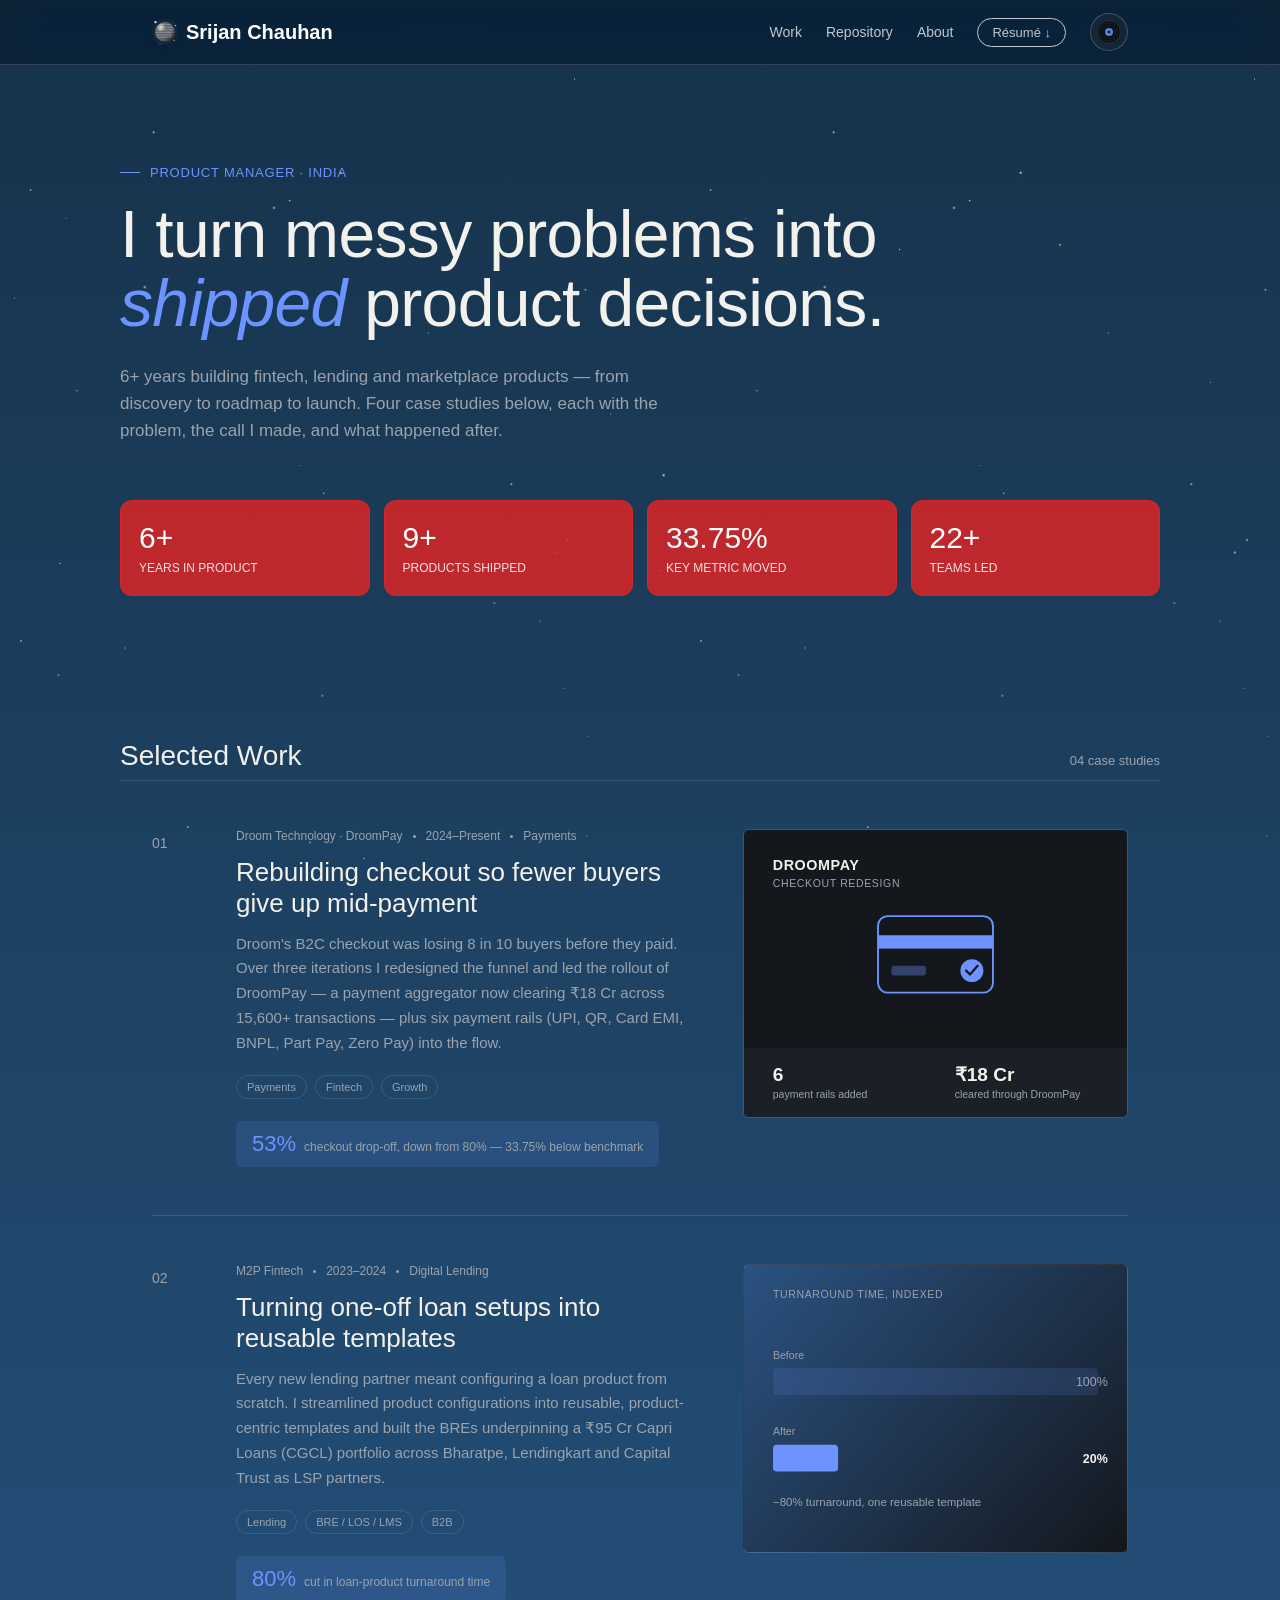
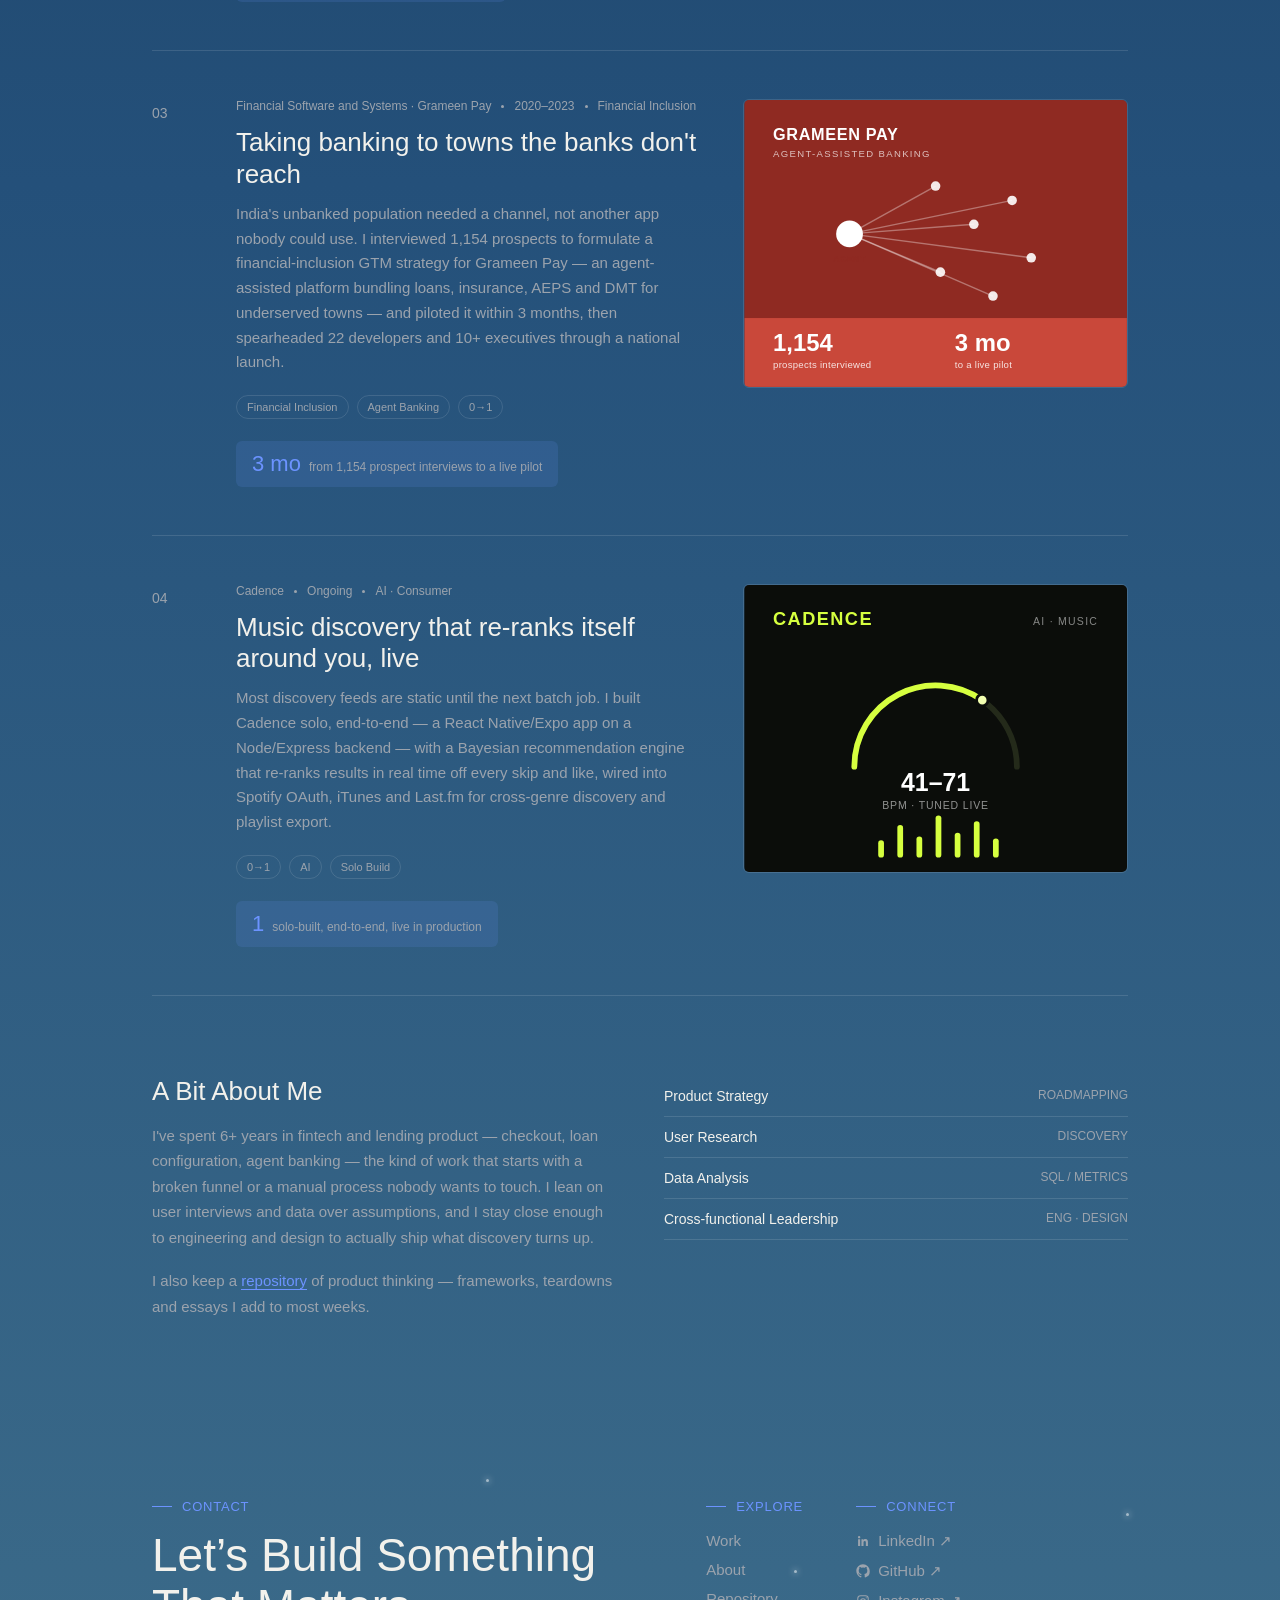
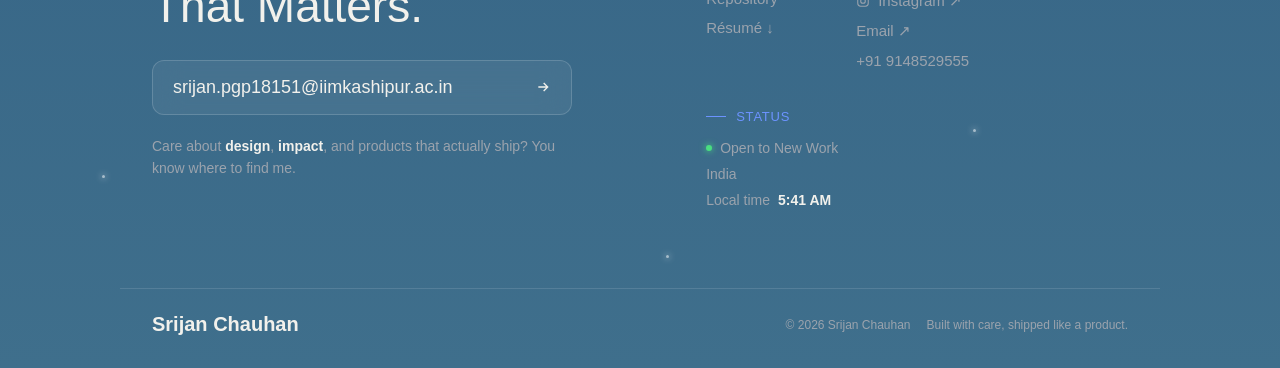
==== commit 5ff65277: "Click-to-spin mirror ball with rainbow shimmer, expand playlist and footer socials Adds a dedicated " ====
--- a/index.html
+++ b/index.html
@@ -14,7 +14,8 @@
 
 <header>
   <nav class="wrap">
-    <a href="index.html" class="logo">
+    <div class="logo-group">
+      <button type="button" class="mirror-btn" aria-pressed="false" aria-label="Spin the mirror ball">
       <svg class="mirrorball" width="26" height="26" viewBox="0 0 22 22" aria-hidden="true">
         <defs>
           <clipPath id="ballClip"><circle cx="11" cy="11" r="8.5"/></clipPath>
@@ -37,9 +38,10 @@
 
         <circle cx="11" cy="11" r="9.6" fill="#fff" opacity=".1" filter="url(#bigGlow)"/>
 
-        <g clip-path="url(#ballClip)">
+        <g clip-path="url(#ballClip)" class="mirror-face">
+          <animateTransform id="mirrorSpin" attributeName="transform" type="rotate" from="0 11 11" to="360 11 11" dur="2.2s" repeatCount="indefinite" begin="indefinite"/>
           <g>
-            <animateTransform attributeName="transform" type="translate" from="0 0" to="-4.4 0" dur="1.6s" repeatCount="indefinite"/>
+            <animateTransform id="facetShimmer" attributeName="transform" type="translate" from="0 0" to="-4.4 0" dur="1.6s" repeatCount="indefinite"/>
             <rect x="-15" y="-15" width="52" height="52" fill="url(#facetPattern)"/>
           </g>
           <rect x="2.5" y="2.5" width="17" height="17" fill="url(#sphereShade)"/>
@@ -56,8 +58,9 @@
         <path d="M18.6,17.4 Q19.15,17.95 19.7,18 Q19.15,18.05 18.6,18.6 Q18.55,18.05 18,18 Q18.55,17.95 18.6,17.4 Z" fill="#fff" opacity=".7"/>
         <path d="M6.6,20 Q7,20.4 7.4,20.45 Q7,20.5 6.6,20.9 Q6.55,20.5 6.15,20.45 Q6.55,20.4 6.6,20 Z" fill="#fff" opacity=".6"/>
       </svg>
-      Srijan Chauhan
-    </a>
+      </button>
+      <a href="index.html" class="logo">Srijan Chauhan</a>
+    </div>
     <div class="nav-group">
       <div class="navlinks" id="navlinks">
         <a href="#work">Work</a>
@@ -105,7 +108,7 @@
   <div class="hero-stats">
     <div class="stat"><div class="num">6+</div><div class="label">YEARS IN PRODUCT</div></div>
     <div class="stat"><div class="num">9+</div><div class="label">PRODUCTS SHIPPED</div></div>
-    <div class="stat"><div class="num">37.5%</div><div class="label">KEY METRIC MOVED</div></div>
+    <div class="stat"><div class="num">33.75%</div><div class="label">KEY METRIC MOVED</div></div>
     <div class="stat"><div class="num">22+</div><div class="label">TEAMS LED</div></div>
   </div>
 </section>
@@ -134,23 +137,10 @@
             <span class="tag">Fintech</span>
             <span class="tag">Growth</span>
           </div>
-          <div class="impact"><span class="num">50%</span><span class="label">checkout drop-off, down from 80% — 37.5% below benchmark</span></div>
-        </div>
-        <div class="project-media">
-          <svg viewBox="0 0 400 300" role="img" aria-label="Checkout drop-off falling from 80% to 50% across three iterations">
-            <text x="30" y="34" class="chart-title">CHECKOUT DROP-OFF</text>
-            <line x1="30" y1="240" x2="370" y2="240" class="chart-axis"/>
-            <path d="M70,80 L205,110 L340,140" class="chart-line"/>
-            <circle cx="70" cy="80" r="5" class="chart-dot"/>
-            <circle cx="205" cy="110" r="5" class="chart-dot"/>
-            <circle cx="340" cy="140" r="5" class="chart-dot chart-dot-end"/>
-            <text x="70" y="64" class="chart-value" text-anchor="middle">80%</text>
-            <text x="205" y="94" class="chart-value" text-anchor="middle">65%</text>
-            <text x="340" y="124" class="chart-value chart-value-end" text-anchor="middle">50%</text>
-            <text x="70" y="262" class="chart-tick" text-anchor="middle">Iter 1</text>
-            <text x="205" y="262" class="chart-tick" text-anchor="middle">Iter 2</text>
-            <text x="340" y="262" class="chart-tick" text-anchor="middle">Iter 3</text>
-          </svg>
+          <div class="impact"><span class="num">53%</span><span class="label">checkout drop-off, down from 80% — 33.75% below benchmark</span></div>
+        </div>
+        <div class="project-media project-media-brand">
+          <img src="assets/images/droompay-checkout.svg" alt="DroomPay checkout redesign: six payment rails added, ₹18 Cr cleared">
         </div>
       </div>
     </div>
@@ -321,8 +311,18 @@
       </div>
       <div class="footer-col">
         <div class="eyebrow">Connect</div>
-        <a href="https://www.linkedin.com/in/srijanchauhan/" target="_blank" rel="noopener">LinkedIn ↗</a>
-        <a href="https://github.com/SrijanChauhan" target="_blank" rel="noopener">GitHub ↗</a>
+        <a class="icon-link" href="https://www.linkedin.com/in/srijanchauhan/" target="_blank" rel="noopener">
+          <svg width="14" height="14" viewBox="0 0 24 24" fill="currentColor" aria-hidden="true"><path d="M20.45 20.45h-3.55v-5.57c0-1.33-.02-3.04-1.85-3.04-1.85 0-2.14 1.45-2.14 2.94v5.67H9.36V9h3.41v1.56h.05c.48-.9 1.64-1.85 3.38-1.85 3.6 0 4.27 2.37 4.27 5.46v6.28zM5.34 7.43a2.06 2.06 0 1 1 0-4.12 2.06 2.06 0 0 1 0 4.12zM7.12 20.45H3.56V9h3.56v11.45z"/></svg>
+          LinkedIn ↗
+        </a>
+        <a class="icon-link" href="https://github.com/SrijanChauhan" target="_blank" rel="noopener">
+          <svg width="14" height="14" viewBox="0 0 24 24" fill="currentColor" aria-hidden="true"><path d="M12 .5C5.73.5.5 5.73.5 12c0 5.09 3.29 9.4 7.86 10.93.58.1.79-.25.79-.56 0-.27-.01-1.17-.02-2.12-3.2.7-3.88-1.36-3.88-1.36-.53-1.34-1.29-1.7-1.29-1.7-1.05-.72.08-.71.08-.71 1.17.08 1.78 1.2 1.78 1.2 1.03 1.77 2.7 1.26 3.36.96.1-.75.4-1.26.73-1.55-2.55-.29-5.23-1.28-5.23-5.68 0-1.25.45-2.28 1.19-3.08-.12-.29-.52-1.46.11-3.04 0 0 .97-.31 3.18 1.18a11 11 0 0 1 5.79 0c2.2-1.49 3.17-1.18 3.17-1.18.63 1.58.23 2.75.11 3.04.74.8 1.19 1.83 1.19 3.08 0 4.41-2.69 5.38-5.25 5.67.41.36.78 1.08.78 2.17 0 1.57-.01 2.83-.01 3.22 0 .31.21.67.8.56A10.51 10.51 0 0 0 23.5 12C23.5 5.73 18.27.5 12 .5z"/></svg>
+          GitHub ↗
+        </a>
+        <a class="icon-link" href="https://www.instagram.com/srijanchauhan/" target="_blank" rel="noopener">
+          <svg width="14" height="14" viewBox="0 0 24 24" fill="none" stroke="currentColor" stroke-width="1.8" aria-hidden="true"><rect x="3" y="3" width="18" height="18" rx="5"/><circle cx="12" cy="12" r="4"/><circle cx="17.5" cy="6.5" r="1" fill="currentColor" stroke="none"/></svg>
+          Instagram ↗
+        </a>
         <a href="mailto:srijan.pgp18151@iimkashipur.ac.in">Email ↗</a>
         <a href="tel:+919148529555">+91 9148529555</a>
       </div>
@@ -362,6 +362,7 @@
 <audio id="ambient" preload="none"></audio>
 <script src="assets/music.js"></script>
 <script src="assets/nav.js"></script>
+<script src="assets/story-modal.js"></script>
 
 </body>
 </html>
--- a/assets/style.css
+++ b/assets/style.css
@@ -102,13 +102,34 @@
   color:#fff;
 }
 nav.wrap{display:flex; align-items:center; justify-content:space-between; height:64px; position:relative;}
-.logo{font-family:'Switzer', 'Helvetica Neue', Helvetica, Arial, sans-serif; font-size:20px; font-weight:600; display:inline-flex; align-items:center; gap:8px;}
+.logo-group{display:inline-flex; align-items:center; gap:8px;}
+.logo{font-family:'Switzer', 'Helvetica Neue', Helvetica, Arial, sans-serif; font-size:20px; font-weight:600;}
 .mirrorball{display:block; flex:none; filter:drop-shadow(0 1px 3px rgba(0,0,0,.35));}
 .mirrorball .glint{animation:glint-pulse 2.4s ease-in-out infinite;}
-@keyframes glint-pulse{0%,100%{opacity:.15;} 50%{opacity:1;}}
+@keyframes glint-pulse{
+  0%{opacity:.15; filter:hue-rotate(0deg);}
+  50%{opacity:1; filter:hue-rotate(180deg);}
+  100%{opacity:.15; filter:hue-rotate(360deg);}
+}
+
+/* MIRROR BALL TOGGLE — click it to pop the ball out and spin it. */
+.mirror-btn{
+  display:flex; align-items:center; justify-content:center;
+  background:none; border:none; padding:0; margin:0; flex:none;
+  line-height:0; cursor:pointer;
+  transition:transform .2s ease;
+}
+.mirror-btn:hover{transform:scale(1.12);}
+.mirror-btn.popped{animation:mirror-pop .5s cubic-bezier(.34,1.56,.64,1);}
+@keyframes mirror-pop{
+  0%{transform:scale(1);}
+  45%{transform:scale(1.4);}
+  100%{transform:scale(1);}
+}
 @media (prefers-reduced-motion:reduce){
   .mirrorball animateTransform{display:none;}
   .mirrorball .glint{animation:none !important;}
+  .mirror-btn.popped{animation:none;}
 }
 .nav-group{display:flex; align-items:center; gap:24px;}
 .navlinks{display:flex; gap:24px; align-items:center; font-size:14px; color:#fff;}
@@ -193,6 +214,40 @@
   display:grid; grid-template-columns:56px 1fr; gap:28px;
   padding:48px 0; border-bottom:1px solid var(--line); align-items:start;
 }
+.project-clickable{cursor:pointer; transition:opacity .15s;}
+.project-clickable:hover{opacity:.85;}
+.project-clickable:hover h3{color:var(--signal);}
+.project h3{transition:color .15s;}
+
+/* STORY MODAL — a plain, unbranded reading view of a project card,
+   opened by clicking it. "White label": no chart art, no gradients,
+   just the full text set for reading. */
+.story-modal{position:fixed; inset:0; z-index:100; display:flex; align-items:center; justify-content:center; padding:24px;}
+.story-modal[hidden]{display:none;}
+.story-modal-backdrop{position:absolute; inset:0; background:rgba(10,14,20,.65); backdrop-filter:blur(4px); -webkit-backdrop-filter:blur(4px);}
+.story-modal-panel{
+  position:relative; z-index:1;
+  background:#fff; color:#14171C;
+  max-width:640px; width:100%; max-height:85vh; overflow-y:auto;
+  border-radius:14px; padding:48px 40px 40px;
+  font-family:'Switzer', 'Helvetica Neue', Helvetica, Arial, sans-serif;
+  box-shadow:0 30px 80px rgba(0,0,0,.4);
+}
+.story-modal-close{
+  position:absolute; top:16px; right:16px;
+  width:32px; height:32px; border-radius:50%; border:1px solid rgba(0,0,0,.12);
+  background:none; font-size:20px; line-height:1; cursor:pointer; color:#14171C;
+}
+.story-modal-close:hover{background:rgba(0,0,0,.05);}
+.story-modal-meta{font-size:13px; color:#6b7280; letter-spacing:.02em; margin-bottom:12px;}
+.story-modal-title{font-size:28px; font-weight:600; line-height:1.25; margin-bottom:20px;}
+.story-modal-body{font-size:16px; line-height:1.7; color:#2b2f36; margin-bottom:24px;}
+.story-modal-tags{display:flex; gap:8px; flex-wrap:wrap; margin-bottom:24px;}
+.story-modal-tag{font-size:12px; padding:5px 12px; border-radius:20px; background:#f0f1f3; color:#4b5563;}
+.story-modal-impact{display:flex; align-items:baseline; gap:10px; padding-top:20px; border-top:1px solid #ececec;}
+.story-modal-impact-num{font-size:26px; font-weight:700; color:#14171C;}
+.story-modal-impact-label{font-size:14px; color:#6b7280;}
+body.story-modal-open{overflow:hidden;}
 .project .idx{font-family:'Switzer', 'Helvetica Neue', Helvetica, Arial, sans-serif; font-size:14px; color:var(--ink-soft); padding-top:6px;}
 .project-body{display:grid; grid-template-columns:1.1fr .9fr; gap:36px;}
 .project-media{
@@ -357,6 +412,11 @@
 .footer-col .eyebrow{margin-bottom:6px;}
 .footer-col a{font-size:15px; color:var(--ink-soft); transition:color .15s;}
 .footer-col a:hover{color:var(--ink);}
+.icon-link{display:inline-flex; align-items:center; gap:8px;}
+.icon-link svg{flex:none;}
+.footer-links{display:flex; align-items:center; gap:20px; flex-wrap:wrap; margin-top:16px; font-size:15px; color:var(--ink-soft);}
+.footer-links a{transition:color .15s;}
+.footer-links a:hover{color:var(--ink);}
 .footer-status{gap:10px;}
 .status-line{font-size:14px; color:var(--ink-soft); display:flex; align-items:center; gap:8px;}
 .status-line strong{color:var(--ink); font-weight:600;}
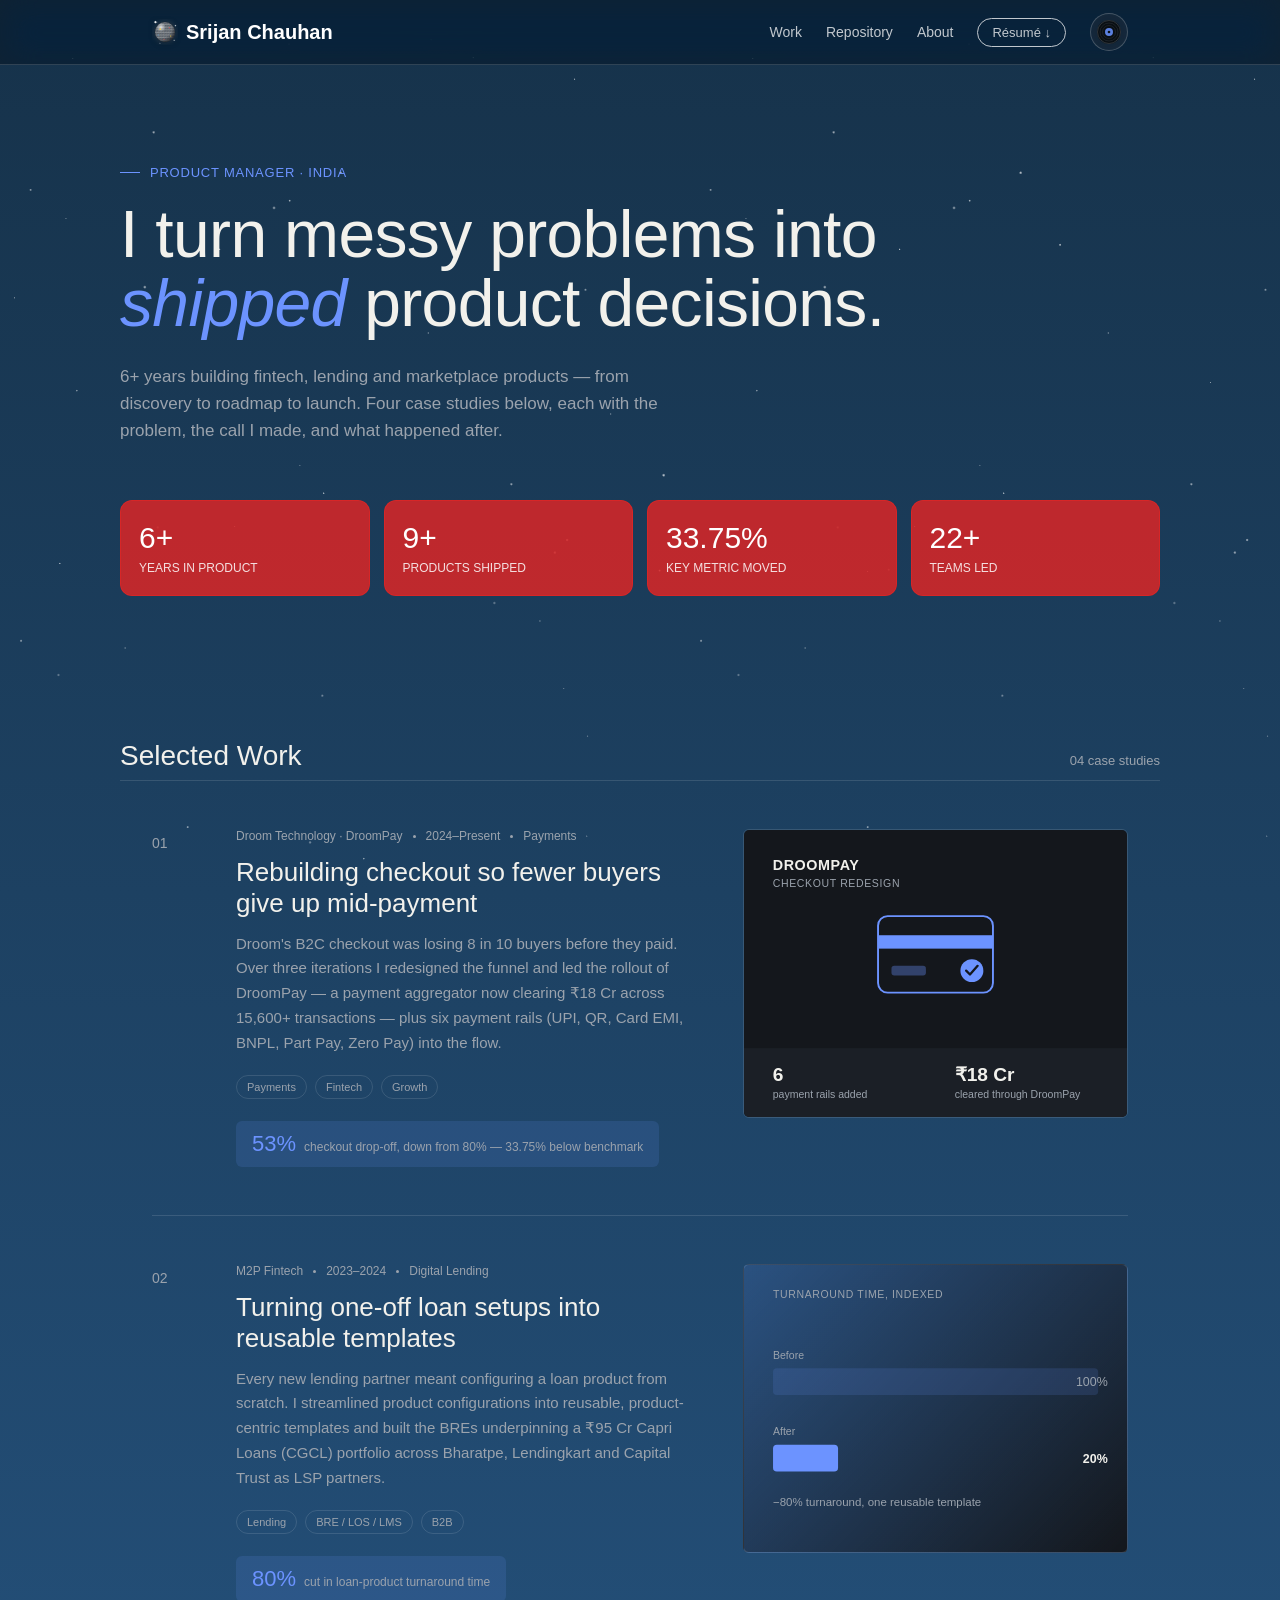
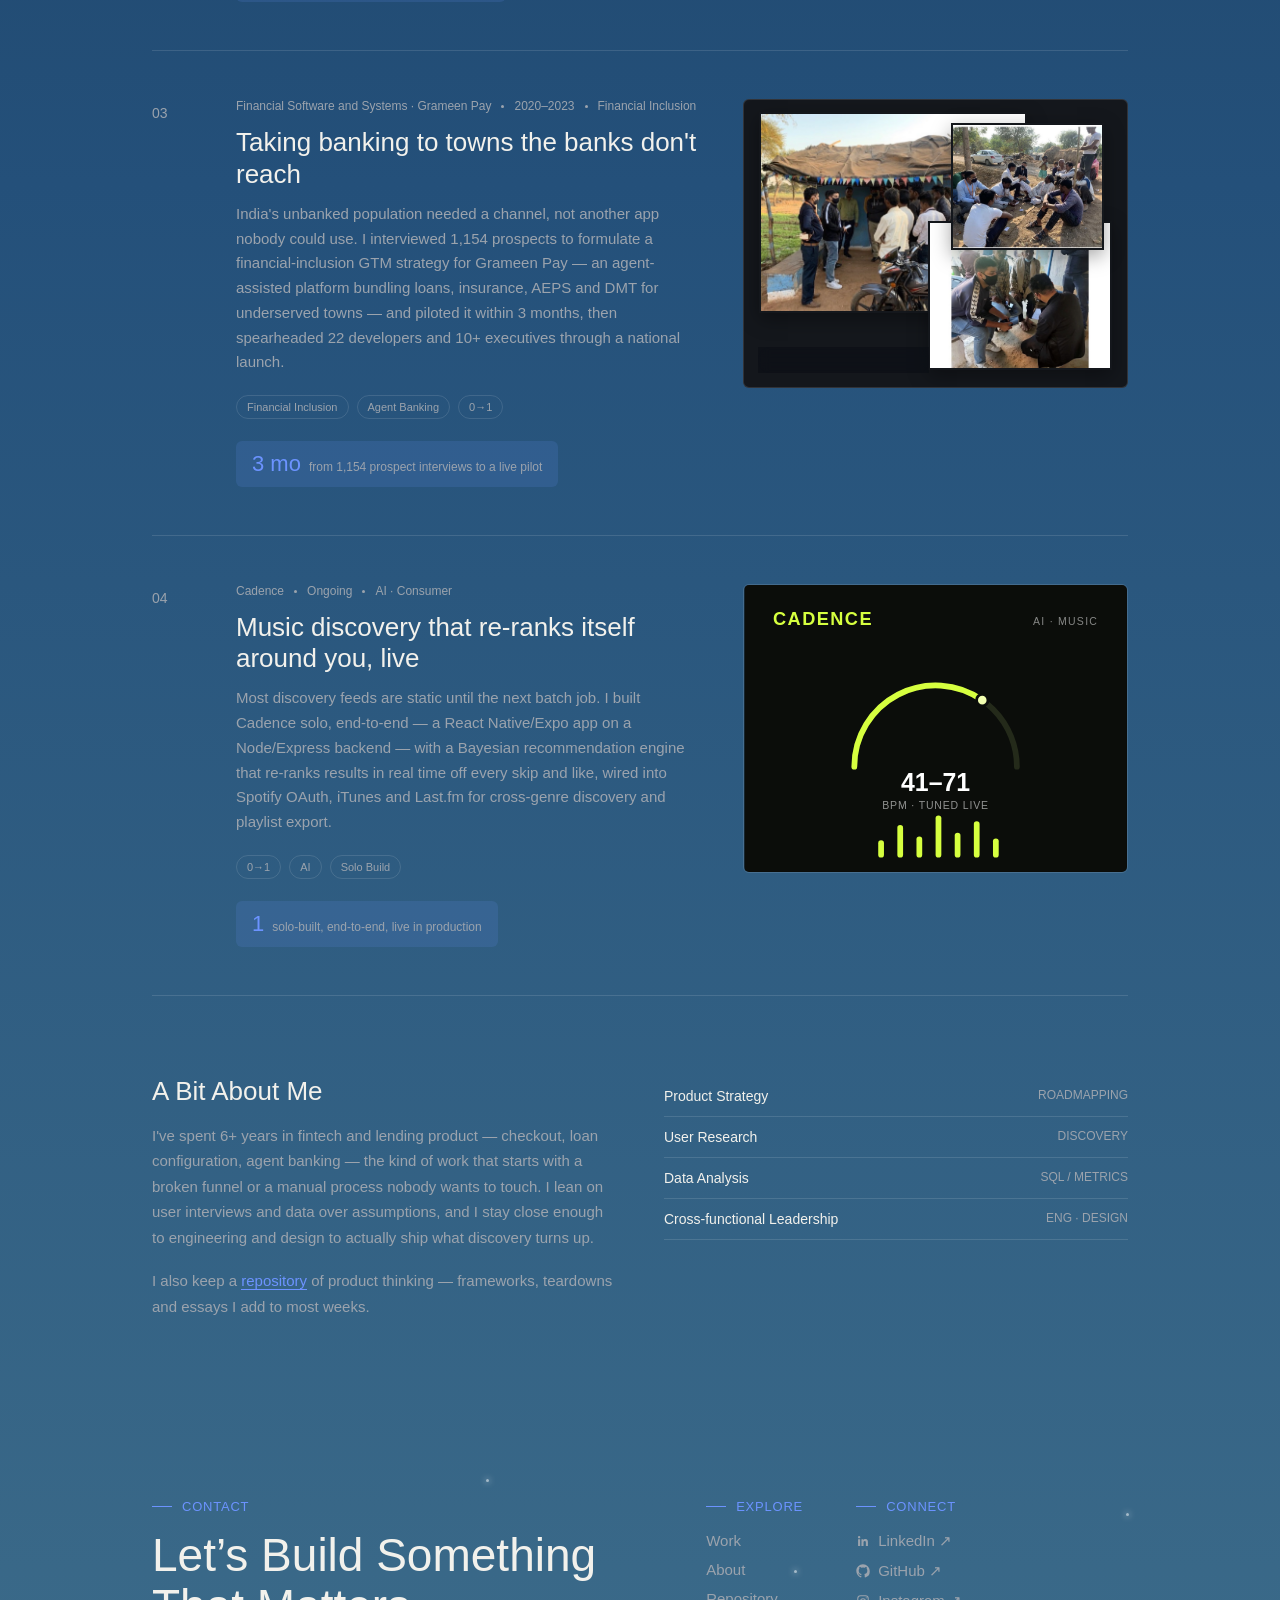
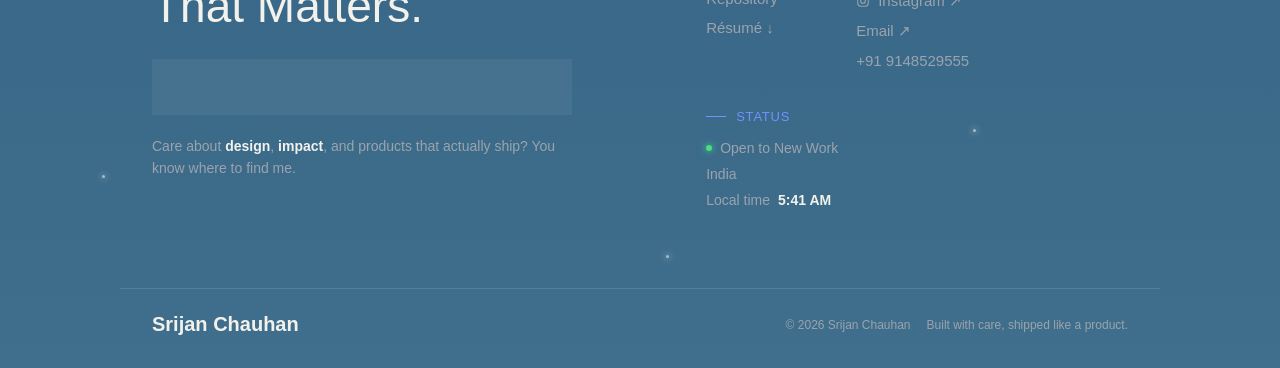
==== commit 4ce4fd8c: "Replace Grameen Pay chart with a clickable field-research photo story Swaps the abstract data-viz SV" ====
--- a/index.html
+++ b/index.html
@@ -196,31 +196,13 @@
           </div>
           <div class="impact"><span class="num">3 mo</span><span class="label">from 1,154 prospect interviews to a live pilot</span></div>
         </div>
-        <div class="project-media project-media-brand">
-          <svg viewBox="0 0 400 300" role="img" aria-label="Grameen Pay: an agent hub connected to touchpoints across underserved towns, 1,154 prospects interviewed, live pilot in 3 months">
-            <rect width="400" height="300" fill="#8f2a22"/>
-            <rect y="228" width="400" height="72" fill="#c9483a"/>
-            <text x="30" y="42" class="gp-title">GRAMEEN PAY</text>
-            <text x="30" y="60" class="gp-subtitle">AGENT-ASSISTED BANKING</text>
-            <line x1="110" y1="140" x2="200" y2="90" class="gp-link"/>
-            <line x1="110" y1="140" x2="240" y2="130" class="gp-link"/>
-            <line x1="110" y1="140" x2="205" y2="180" class="gp-link"/>
-            <line x1="110" y1="140" x2="280" y2="105" class="gp-link"/>
-            <line x1="110" y1="140" x2="300" y2="165" class="gp-link"/>
-            <line x1="110" y1="140" x2="260" y2="205" class="gp-link"/>
-            <circle cx="200" cy="90" r="5" class="gp-node"/>
-            <circle cx="240" cy="130" r="5" class="gp-node"/>
-            <circle cx="205" cy="180" r="5" class="gp-node"/>
-            <circle cx="280" cy="105" r="5" class="gp-node"/>
-            <circle cx="300" cy="165" r="5" class="gp-node"/>
-            <circle cx="260" cy="205" r="5" class="gp-node"/>
-            <circle cx="110" cy="140" r="14" class="gp-hub"/>
-            <text x="110" y="169" text-anchor="middle" class="gp-hub-label">AGENT</text>
-            <text x="30" y="262" class="gp-stat">1,154</text>
-            <text x="30" y="280" class="gp-stat-label">prospects interviewed</text>
-            <text x="220" y="262" class="gp-stat">3 mo</text>
-            <text x="220" y="280" class="gp-stat-label">to a live pilot</text>
-          </svg>
+        <div class="project-media photo-story-trigger" data-story="grameen-pay" role="button" tabindex="0" aria-haspopup="dialog" aria-label="Open field research photo story, 7 photos">
+          <div class="photo-collage">
+            <img src="assets/images/grameen-pay/field-7.jpg" alt="" loading="lazy">
+            <img src="assets/images/grameen-pay/field-1.jpg" alt="" loading="lazy">
+            <img src="assets/images/grameen-pay/field-5.jpg" alt="" loading="lazy">
+          </div>
+          <div class="photo-collage-cta">Field research · 7 photos</div>
         </div>
       </div>
     </div>
--- a/assets/style.css
+++ b/assets/style.css
@@ -277,6 +277,51 @@
 .project-media-brand{background:none; padding:0;}
 .project-media-brand svg{width:100%; height:100%; display:block;}
 
+/* PHOTO COLLAGE TEASER — clickable entry point into the full-screen
+   photo story, used in place of a chart for image-driven case studies. */
+.photo-story-trigger{position:relative; background:#14171C; cursor:pointer;}
+.photo-collage{position:absolute; inset:0;}
+.photo-collage img{
+  position:absolute; object-fit:cover; border:2px solid #14171C;
+  box-shadow:0 6px 18px rgba(0,0,0,.35);
+}
+.photo-collage img:nth-child(1){width:70%; height:70%; top:4%; left:4%; z-index:1;}
+.photo-collage img:nth-child(2){width:48%; height:52%; bottom:6%; right:4%; z-index:2;}
+.photo-collage img:nth-child(3){width:40%; height:44%; top:8%; right:6%; z-index:3;}
+.photo-story-trigger:hover .photo-collage img{filter:brightness(1.06);}
+.photo-collage-cta{
+  position:absolute; left:14px; bottom:14px; z-index:4;
+  font-family:'Switzer', 'Helvetica Neue', Helvetica, Arial, sans-serif;
+  font-size:12px; font-weight:600; color:#fff; letter-spacing:.02em;
+  padding:6px 12px; border-radius:20px;
+  background:rgba(10,14,20,.55); backdrop-filter:blur(6px); -webkit-backdrop-filter:blur(6px);
+}
+
+/* PHOTO STORY — full-screen Instagram-style viewer: image only, no text,
+   paged with tap zones / arrow keys, progress bars mark position. */
+.photo-story{position:fixed; inset:0; z-index:110; display:flex; align-items:center; justify-content:center;}
+.photo-story[hidden]{display:none;}
+.photo-story-backdrop{position:absolute; inset:0; background:#000;}
+.photo-story-panel{
+  position:relative; z-index:1; width:100%; height:100%;
+  max-width:520px; margin:0 auto;
+  display:flex; align-items:center; justify-content:center;
+}
+.photo-story-img{max-width:100%; max-height:100%; object-fit:contain; display:block;}
+.photo-story-bars{position:absolute; top:16px; left:16px; right:16px; z-index:2; display:flex; gap:6px;}
+.photo-story-bar{flex:1; height:3px; border-radius:3px; background:rgba(255,255,255,.3); overflow:hidden;}
+.photo-story-bar-fill{display:block; height:100%; width:0; background:#fff;}
+.photo-story-bar.active .photo-story-bar-fill{width:100%; transition:width .2s linear;}
+.photo-story-bar.done .photo-story-bar-fill{width:100%;}
+.photo-story-close{
+  position:absolute; top:28px; right:16px; z-index:2;
+  width:32px; height:32px; border-radius:50%; border:none;
+  background:rgba(0,0,0,.4); color:#fff; font-size:20px; line-height:1; cursor:pointer;
+}
+.photo-story-zone{position:absolute; top:0; bottom:0; width:35%; border:none; background:none; cursor:pointer; padding:0;}
+.photo-story-prev{left:0;}
+.photo-story-next{right:0;}
+
 .cd-title{font-family:'Switzer', 'Helvetica Neue', Helvetica, Arial, sans-serif; font-size:19px; font-weight:700; letter-spacing:.08em; fill:#D6FF3F;}
 .cd-subtitle{font-family:'Switzer', 'Helvetica Neue', Helvetica, Arial, sans-serif; font-size:11px; letter-spacing:.12em; fill:rgba(255,255,255,.5);}
 .cd-arc-track{fill:none; stroke:#242a1a; stroke-width:6; stroke-linecap:round;}
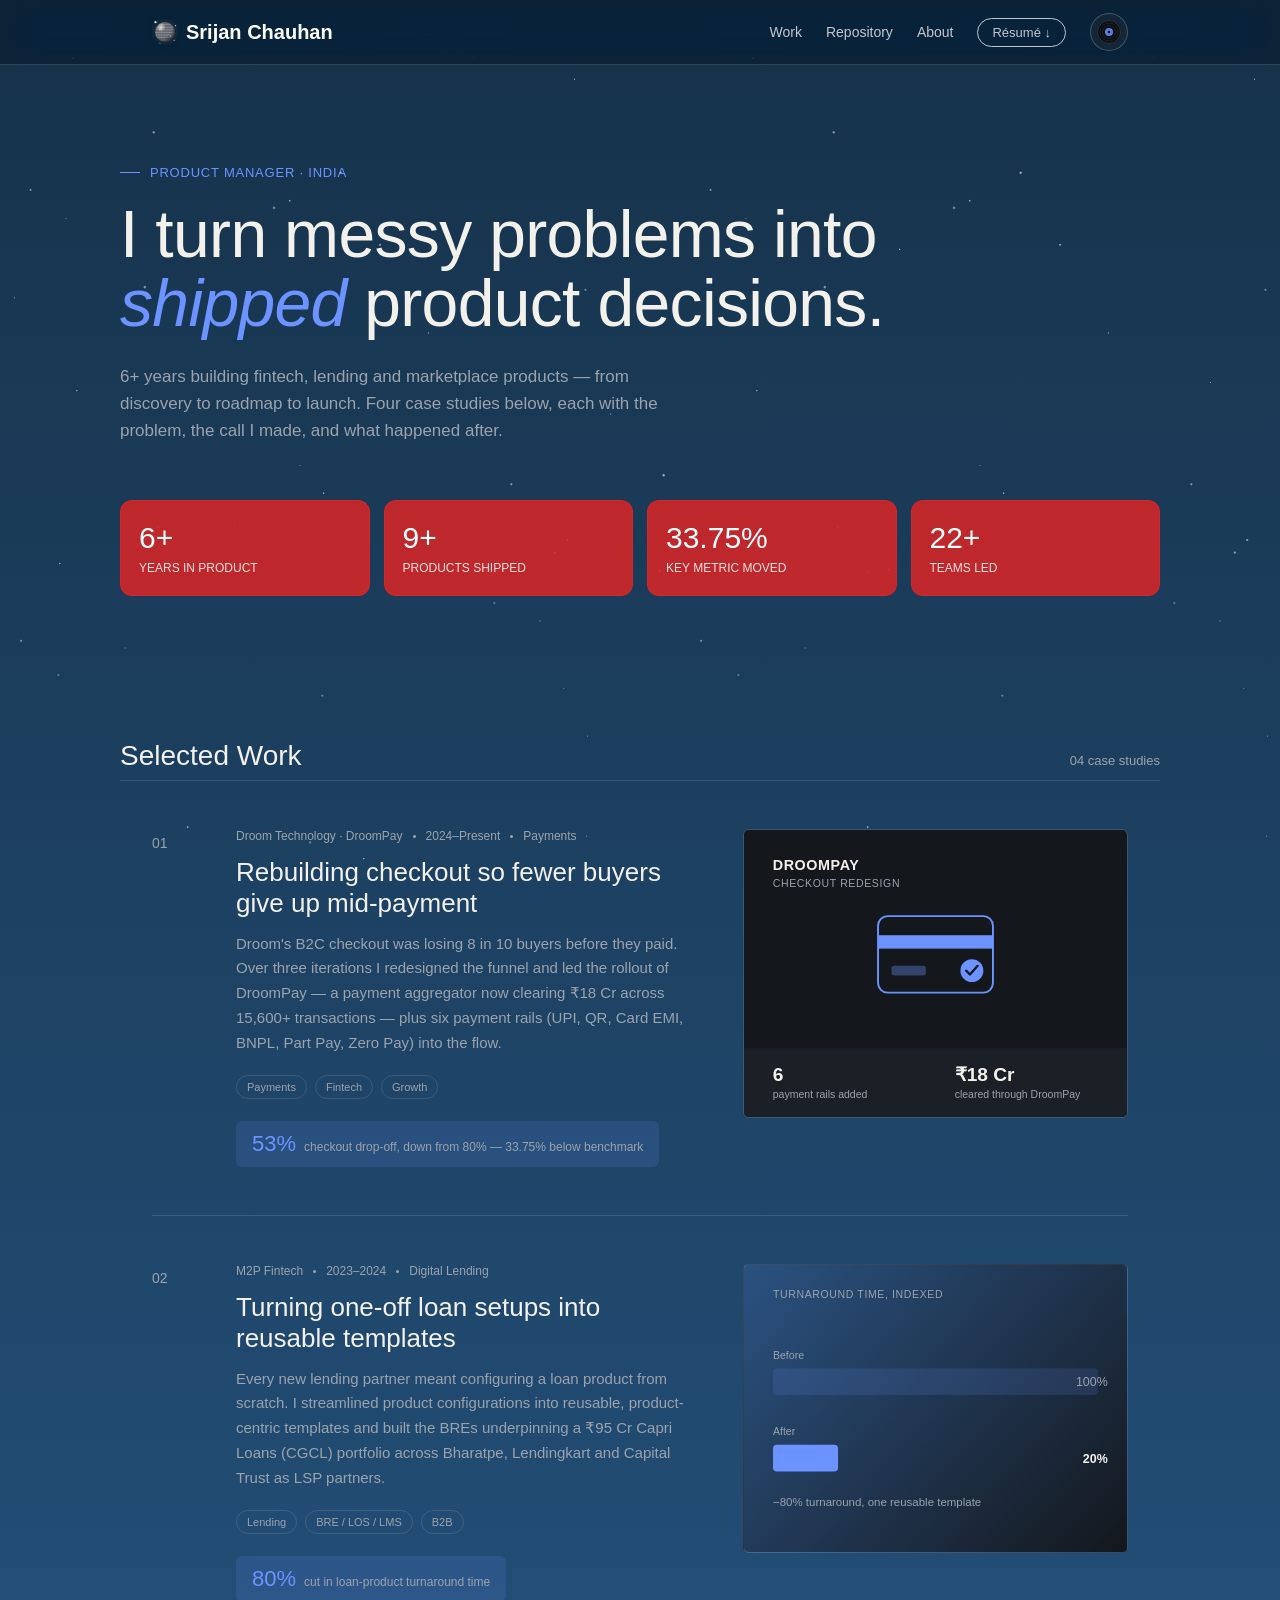
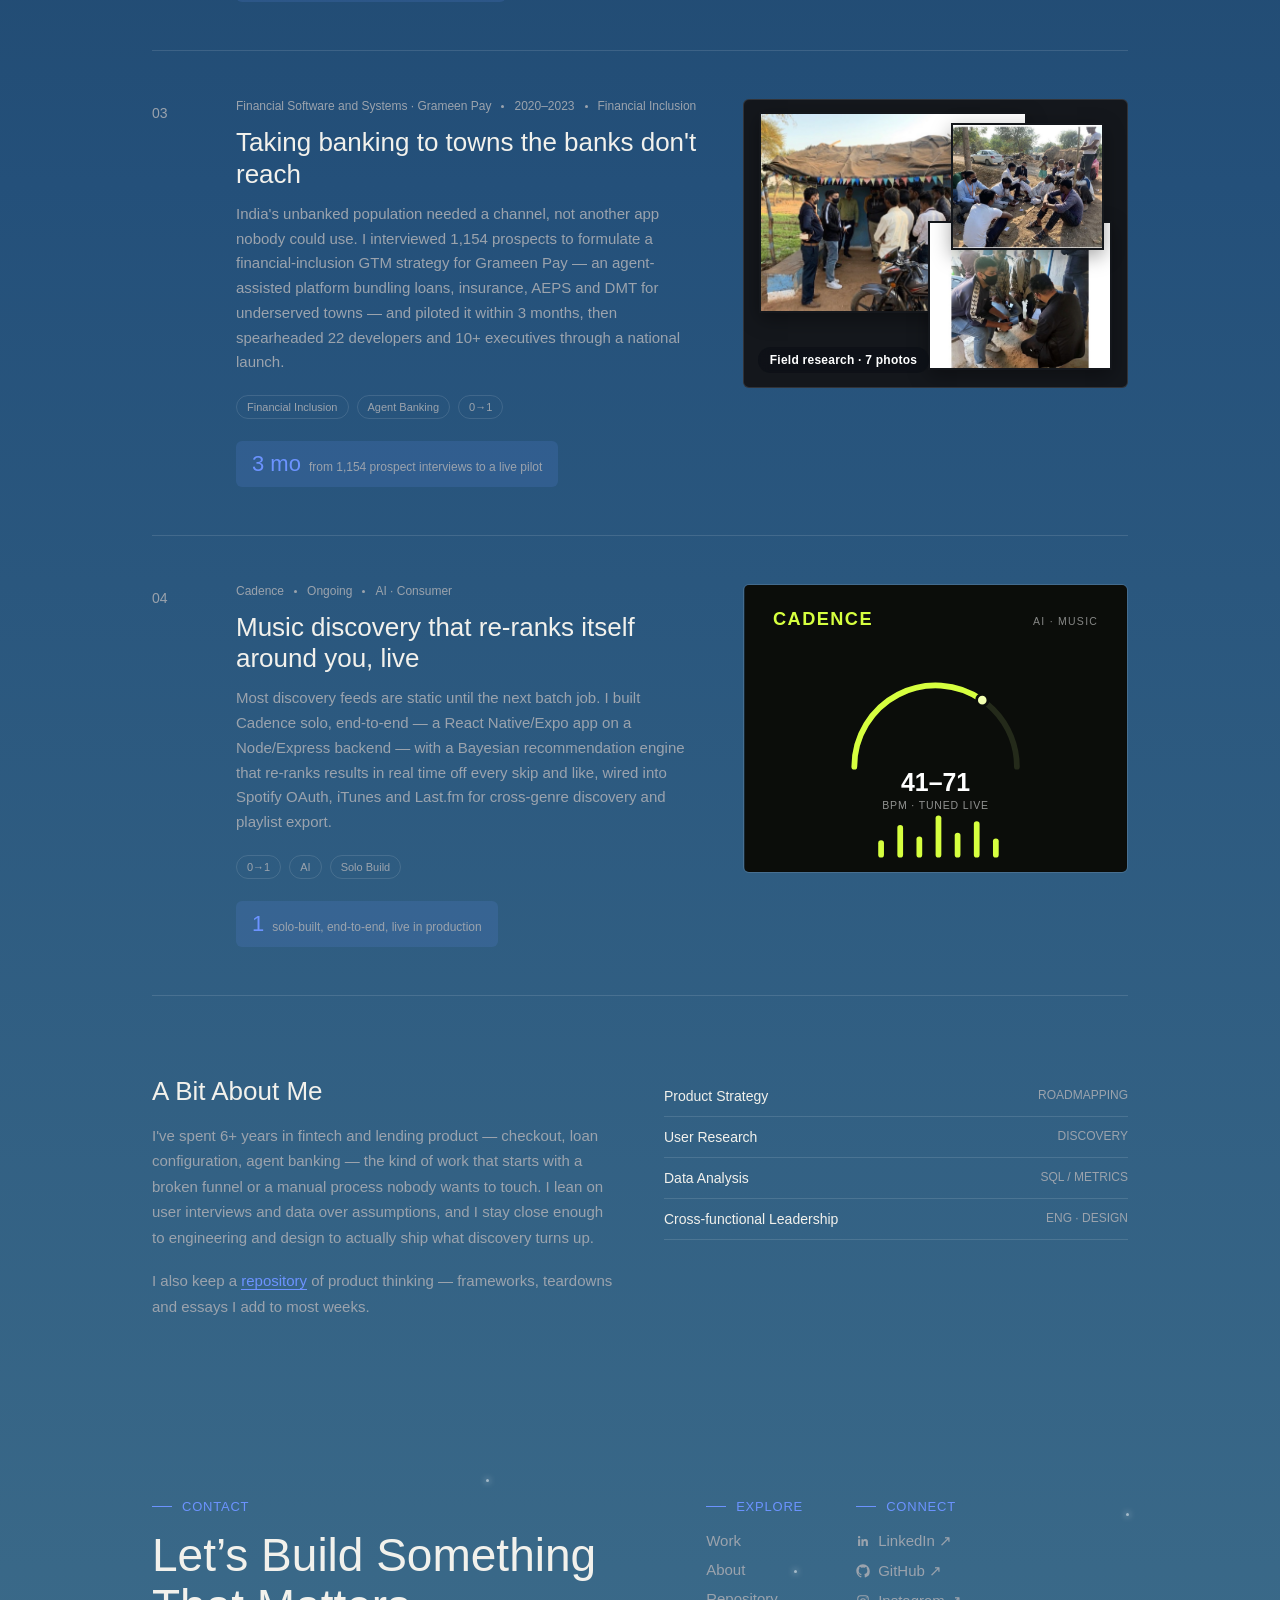
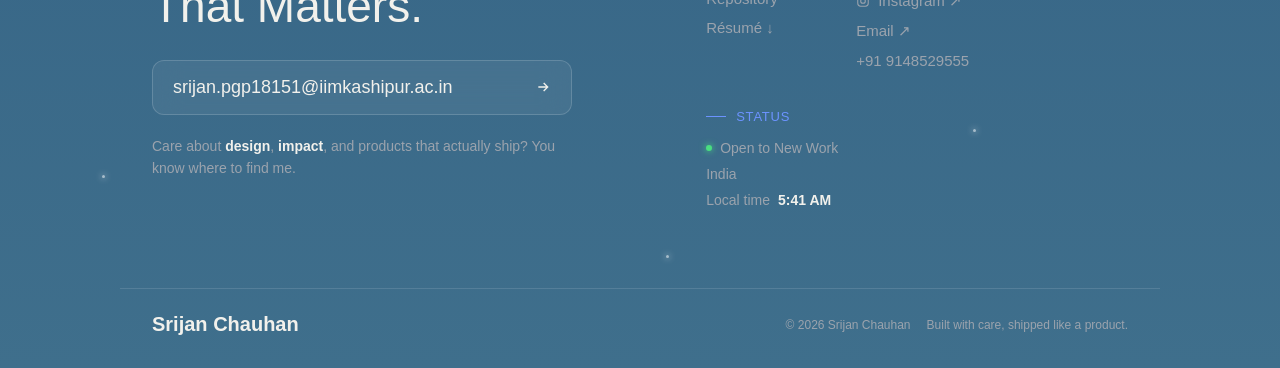
==== commit 69d7a53a: "Ground the Grameen Pay case study in the actual market survey data Adds a "Research at a glance" sec" ====
--- a/index.html
+++ b/index.html
@@ -178,7 +178,7 @@
       </div>
     </div>
 
-    <div class="project">
+    <div class="project" data-project="grameen-pay">
       <div class="idx">03</div>
       <div class="project-body">
         <div>
--- a/assets/style.css
+++ b/assets/style.css
@@ -248,6 +248,21 @@
 .story-modal-impact-num{font-size:26px; font-weight:700; color:#14171C;}
 .story-modal-impact-label{font-size:14px; color:#6b7280;}
 body.story-modal-open{overflow:hidden;}
+
+/* RESEARCH INSIGHTS — a project-specific "at a glance" panel, sourced
+   from the underlying market survey, appended after the impact line. */
+.story-modal-research{margin-top:28px; padding-top:24px; border-top:1px solid #ececec;}
+.story-modal-research:empty{margin-top:0; padding-top:0; border-top:none;}
+.research-label{font-size:12px; font-weight:600; letter-spacing:.06em; text-transform:uppercase; color:#9199a6; margin-bottom:14px;}
+.research-stats{display:grid; grid-template-columns:repeat(4, 1fr); gap:12px; margin-bottom:18px;}
+.research-stat{display:flex; flex-direction:column;}
+.research-stat .num{font-size:20px; font-weight:700; color:#14171C;}
+.research-stat .label{font-size:12px; color:#6b7280;}
+.research-row{display:flex; flex-direction:column; gap:2px; padding:10px 0; border-top:1px solid #f2f2f3;}
+.research-row-label{font-size:12px; font-weight:600; color:#4b5563;}
+.research-row-value{font-size:14px; color:#2b2f36;}
+.research-personas{display:flex; gap:8px; flex-wrap:wrap; margin-top:16px;}
+.research-journey{font-size:13px; color:#6b7280; margin-top:16px; letter-spacing:.01em;}
 .project .idx{font-family:'Switzer', 'Helvetica Neue', Helvetica, Arial, sans-serif; font-size:14px; color:var(--ink-soft); padding-top:6px;}
 .project-body{display:grid; grid-template-columns:1.1fr .9fr; gap:36px;}
 .project-media{
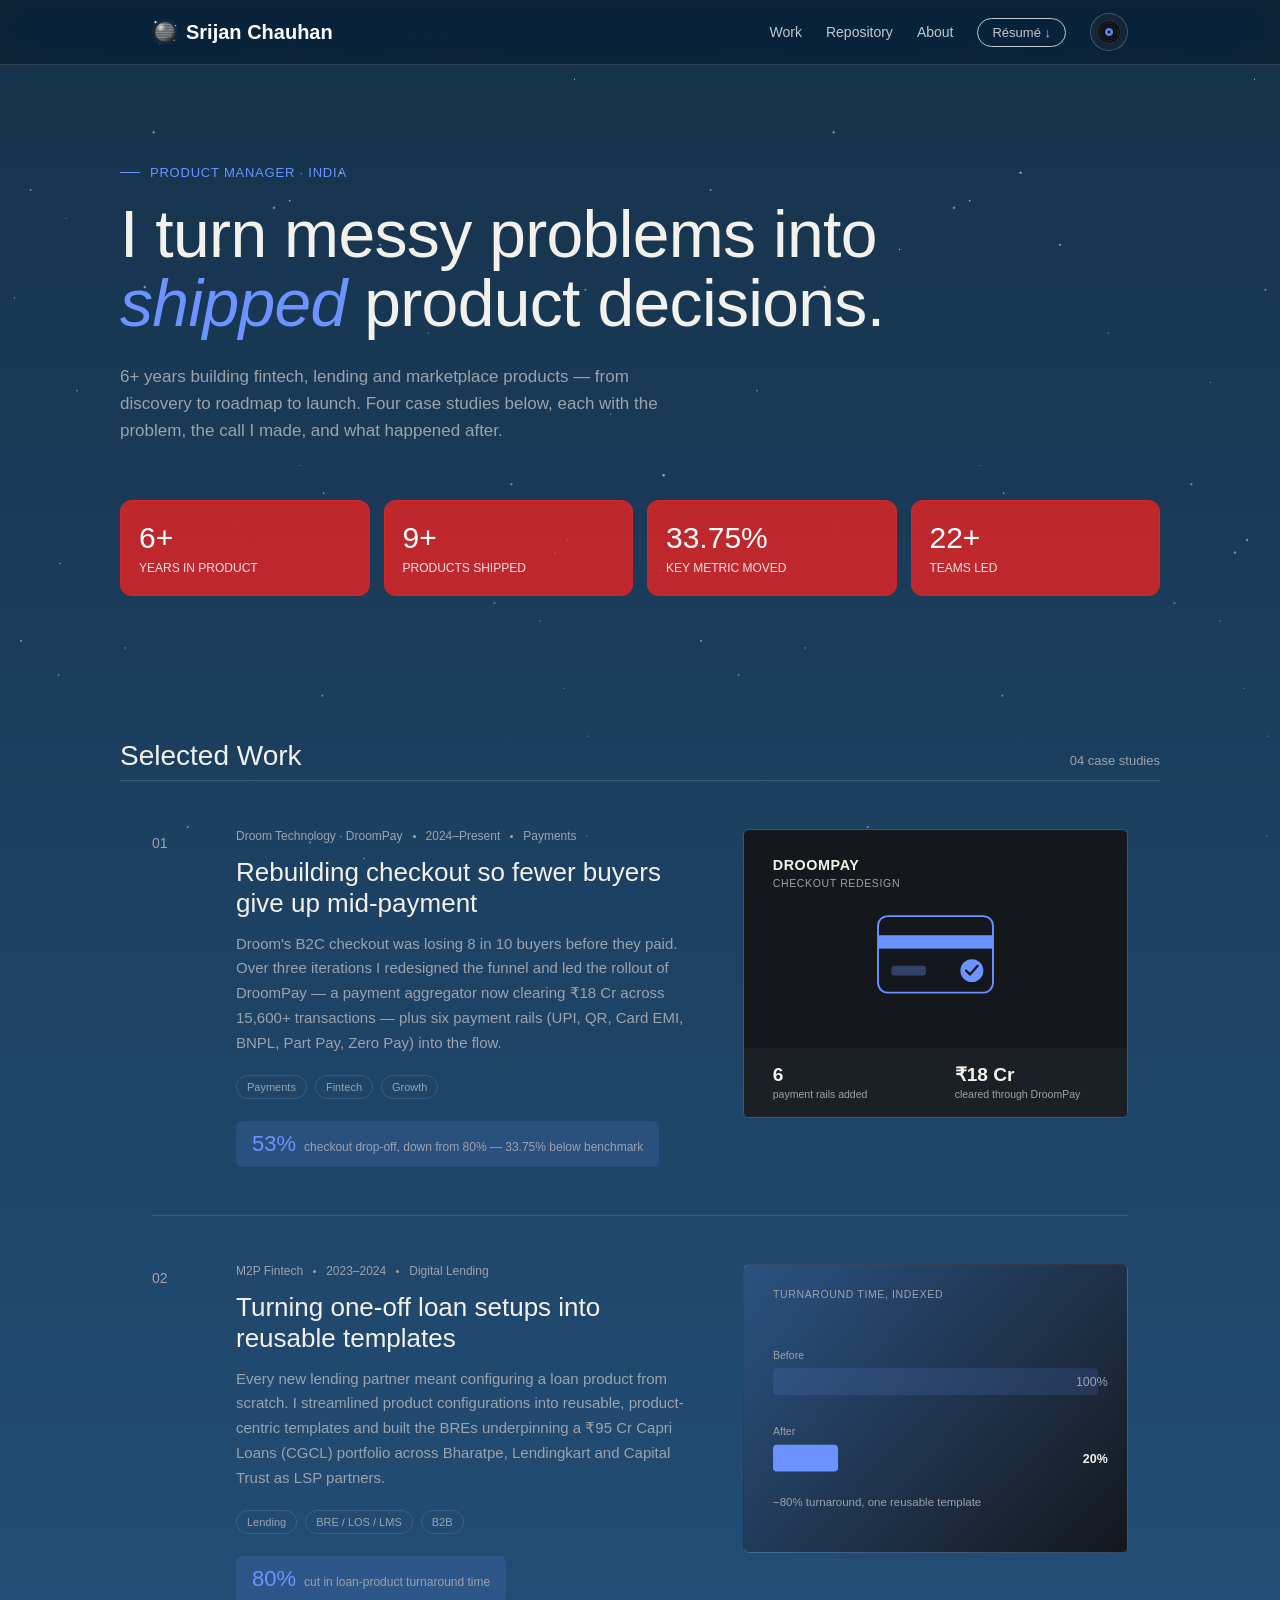
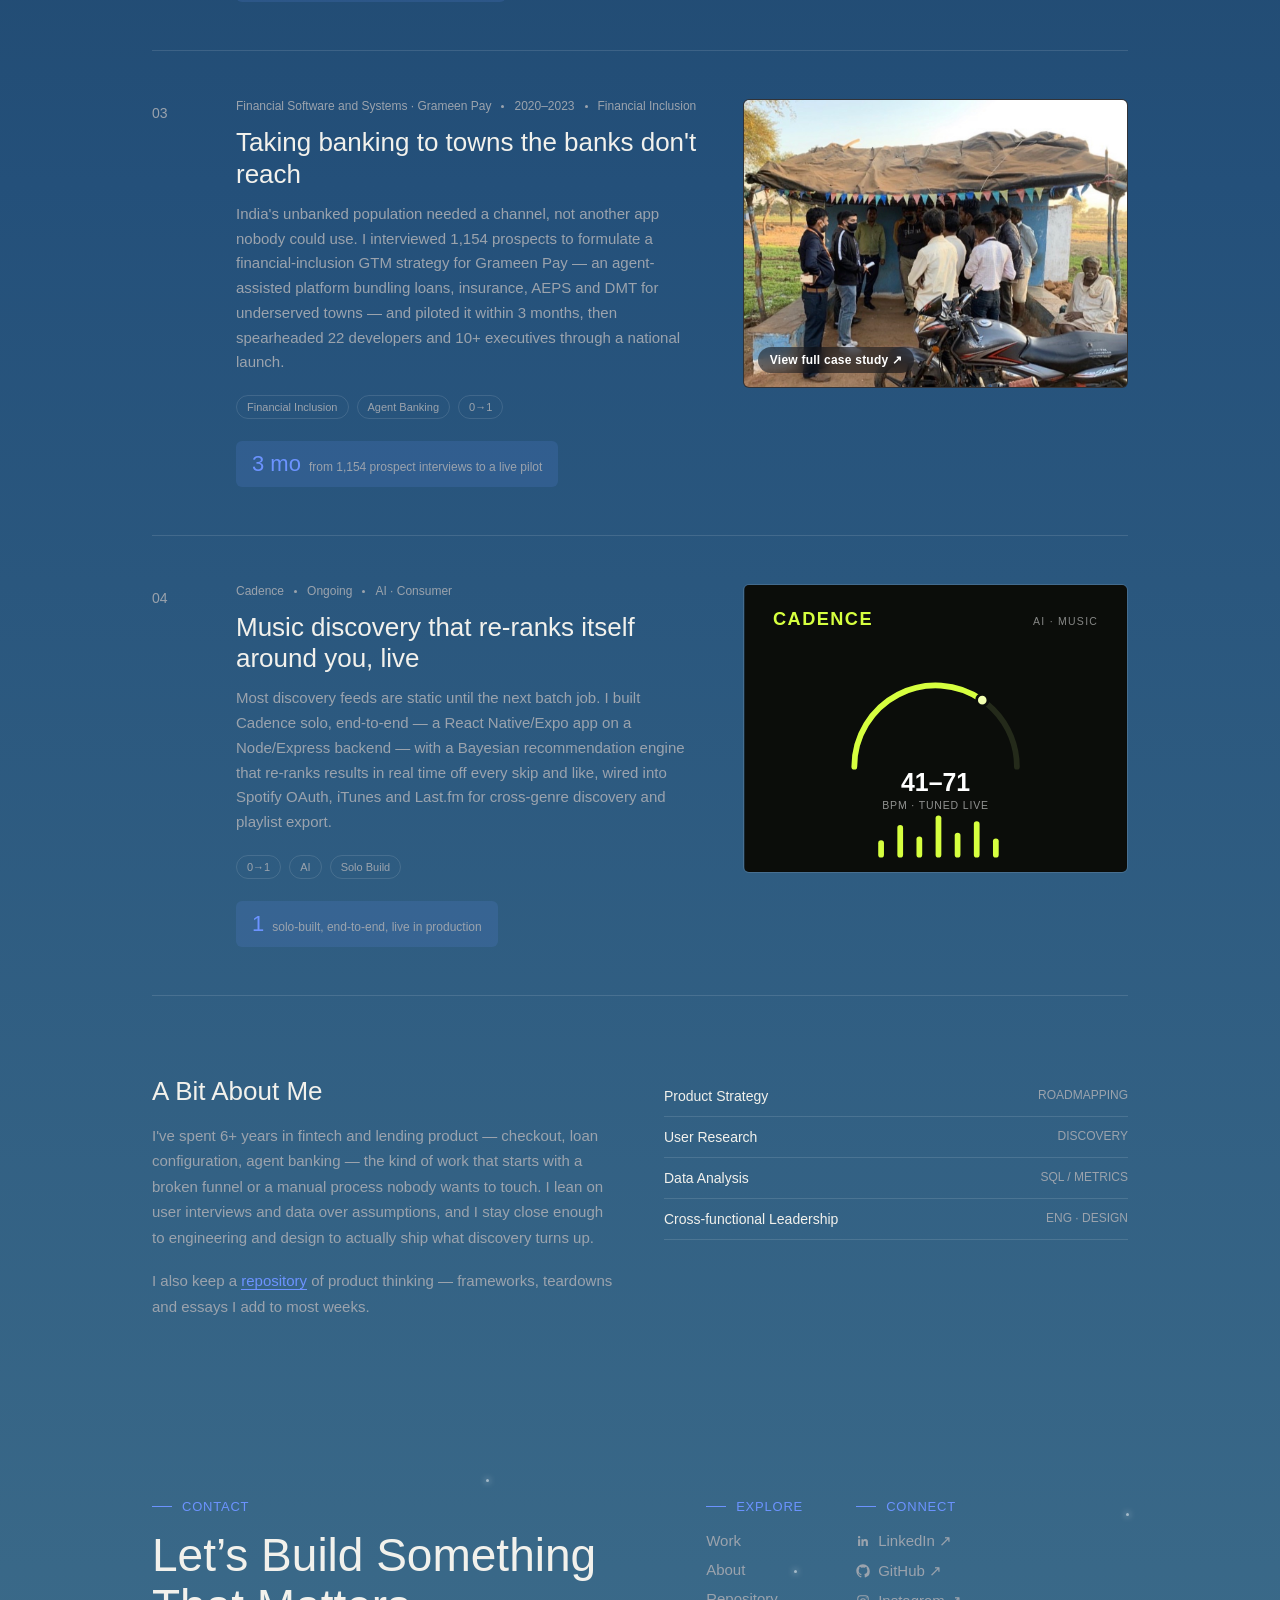
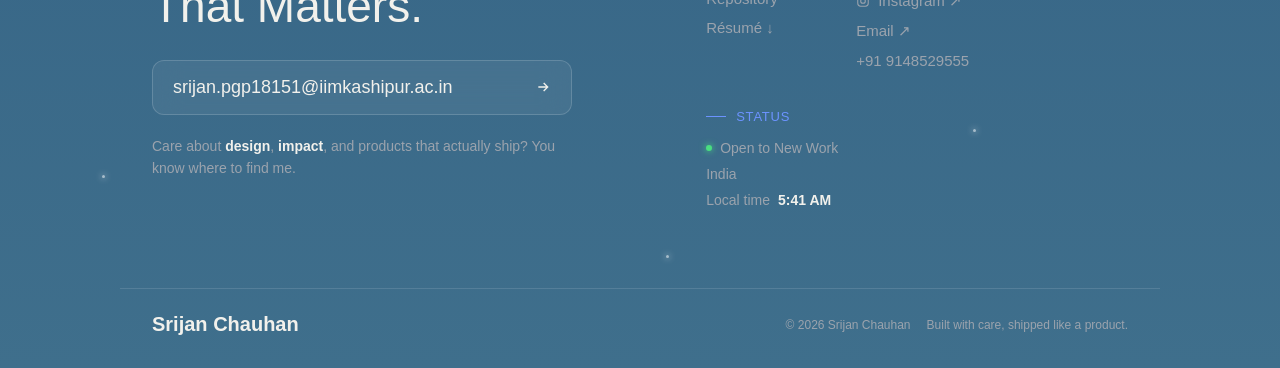
==== commit 875f404c: "Expand Grameen Pay into a full case-study page Replaces the index-page photo collage with a single h" ====
--- a/index.html
+++ b/index.html
@@ -196,14 +196,10 @@
           </div>
           <div class="impact"><span class="num">3 mo</span><span class="label">from 1,154 prospect interviews to a live pilot</span></div>
         </div>
-        <div class="project-media photo-story-trigger" data-story="grameen-pay" role="button" tabindex="0" aria-haspopup="dialog" aria-label="Open field research photo story, 7 photos">
-          <div class="photo-collage">
-            <img src="assets/images/grameen-pay/field-7.jpg" alt="" loading="lazy">
-            <img src="assets/images/grameen-pay/field-1.jpg" alt="" loading="lazy">
-            <img src="assets/images/grameen-pay/field-5.jpg" alt="" loading="lazy">
-          </div>
-          <div class="photo-collage-cta">Field research · 7 photos</div>
-        </div>
+        <a class="project-media project-media-hero" href="grameen-pay.html" aria-label="Open the full Grameen Pay case study">
+          <img src="assets/images/grameen-pay/field-7.jpg" alt="Field research interview under a village shelter, Grameen Pay">
+          <span class="hero-media-cta">View full case study ↗</span>
+        </a>
       </div>
     </div>
 
--- a/assets/style.css
+++ b/assets/style.css
@@ -292,20 +292,18 @@
 .project-media-brand{background:none; padding:0;}
 .project-media-brand svg{width:100%; height:100%; display:block;}
 
-/* PHOTO COLLAGE TEASER — clickable entry point into the full-screen
-   photo story, used in place of a chart for image-driven case studies. */
-.photo-story-trigger{position:relative; background:#14171C; cursor:pointer;}
-.photo-collage{position:absolute; inset:0;}
-.photo-collage img{
-  position:absolute; object-fit:cover; border:2px solid #14171C;
-  box-shadow:0 6px 18px rgba(0,0,0,.35);
-}
-.photo-collage img:nth-child(1){width:70%; height:70%; top:4%; left:4%; z-index:1;}
-.photo-collage img:nth-child(2){width:48%; height:52%; bottom:6%; right:4%; z-index:2;}
-.photo-collage img:nth-child(3){width:40%; height:44%; top:8%; right:6%; z-index:3;}
-.photo-story-trigger:hover .photo-collage img{filter:brightness(1.06);}
-.photo-collage-cta{
-  position:absolute; left:14px; bottom:14px; z-index:4;
+/* PHOTO STORY TRIGGER — any element that opens the full-screen photo
+   viewer (a project-media hero on index, gallery thumbnails on a case
+   study page). */
+.photo-story-trigger{cursor:pointer;}
+
+/* HERO MEDIA — a single clickable banner image that hands off to a
+   full case-study page, used in place of a chart. */
+.project-media-hero{position:relative; display:block; background:#14171C;}
+.project-media-hero img{width:100%; height:100%; object-fit:cover; display:block; transition:transform .3s ease;}
+.project-media-hero:hover img{transform:scale(1.03);}
+.hero-media-cta{
+  position:absolute; left:14px; bottom:14px; z-index:1;
   font-family:'Switzer', 'Helvetica Neue', Helvetica, Arial, sans-serif;
   font-size:12px; font-weight:600; color:#fff; letter-spacing:.02em;
   padding:6px 12px; border-radius:20px;
@@ -665,3 +663,96 @@
 @media (max-width:900px){
   .rail{display:none;}
 }
+
+/* ─────────────────────────────────────────────────────────────
+   GRAMEEN PAY CASE STUDY PAGE — full-bleed hero, photo gallery
+   (reuses the .photo-story-trigger viewer), and a data section
+   grounded in the FSS market survey. Brand red/blue, not the
+   portfolio's default palette — see project-media-brand note above.
+   ───────────────────────────────────────────────────────────── */
+.gp-hero{position:relative; height:64vh; min-height:440px; display:flex; align-items:flex-end; overflow:hidden;}
+.gp-hero img{position:absolute; inset:0; width:100%; height:100%; object-fit:cover; z-index:0;}
+.gp-hero::after{
+  content:''; position:absolute; inset:0; z-index:1;
+  background:linear-gradient(180deg, rgba(11,13,16,.1) 0%, rgba(11,13,16,.55) 60%, var(--paper) 100%);
+}
+.gp-hero-content{position:relative; z-index:2; padding-bottom:44px; width:100%;}
+.gp-back{display:inline-flex; align-items:center; gap:6px; font-size:13px; color:rgba(255,255,255,.75); margin-bottom:28px; transition:color .15s;}
+.gp-back:hover{color:#fff;}
+.gp-hero-meta{font-size:13px; color:rgba(255,255,255,.7); margin-bottom:14px; letter-spacing:.02em;}
+.gp-hero h1{font-size:clamp(30px,5vw,50px); font-weight:600; line-height:1.12; max-width:800px; color:#fff;}
+.gp-hero-tags{display:flex; gap:8px; flex-wrap:wrap; margin-top:20px;}
+
+.gp-section{padding:56px 0; border-bottom:1px solid var(--line);}
+.gp-section:last-of-type{border-bottom:none;}
+.gp-section h2{font-size:22px; font-weight:600; margin-bottom:8px; color:var(--ink);}
+.gp-lede{font-size:15px; color:var(--ink-soft); max-width:620px; margin-bottom:32px; line-height:1.6;}
+.gp-intro p{font-size:17px; line-height:1.75; color:var(--ink-soft); max-width:760px; margin-bottom:18px;}
+.gp-intro p strong{color:var(--ink); font-weight:600;}
+
+.gp-gallery{display:grid; grid-template-columns:repeat(4, 1fr); grid-auto-rows:130px; gap:10px;}
+.gp-gallery .photo-story-trigger{display:block; width:100%; height:100%; border-radius:6px; overflow:hidden; padding:0; border:none;}
+.gp-gallery .photo-story-trigger img{width:100%; height:100%; object-fit:cover; display:block; transition:transform .25s ease, filter .25s ease;}
+.gp-gallery .photo-story-trigger:hover img{transform:scale(1.04); filter:brightness(1.08);}
+.gp-gallery .photo-story-trigger:first-child{grid-column:span 2; grid-row:span 2;}
+
+.gp-stats{display:grid; grid-template-columns:repeat(4, 1fr); gap:16px; margin-bottom:44px;}
+.gp-stat{padding:18px 20px; border:1px solid var(--line); border-radius:8px;}
+.gp-stat .num{font-size:26px; font-weight:700; color:var(--ink); display:block;}
+.gp-stat .label{font-size:12px; color:var(--ink-soft);}
+
+.gp-subhead{font-size:13px; font-weight:600; letter-spacing:.04em; text-transform:uppercase; color:var(--ink-soft); margin:40px 0 18px;}
+.gp-subhead:first-of-type{margin-top:0;}
+
+.gp-legend{display:flex; gap:18px; font-size:12px; color:var(--ink-soft); margin-bottom:18px;}
+.gp-legend span{display:inline-flex; align-items:center; gap:6px;}
+.gp-legend i{width:10px; height:10px; border-radius:3px; display:inline-block;}
+.gp-legend .lg-income{background:#c9483a;}
+.gp-legend .lg-savings{background:#5c81e6;}
+
+.gp-barchart{display:flex; flex-direction:column; gap:14px; max-width:680px;}
+.gp-bar-row{display:grid; grid-template-columns:70px 1fr; gap:14px; align-items:center;}
+.gp-bar-region{font-size:13px; color:var(--ink-soft);}
+.gp-bar-tracks{display:flex; flex-direction:column; gap:6px;}
+.gp-bar-line{display:grid; grid-template-columns:1fr 128px; gap:10px; align-items:center;}
+.gp-bar-track{position:relative; height:10px; border-radius:5px; background:rgba(255,255,255,.06); overflow:hidden;}
+.gp-bar-fill{display:block; height:100%; border-radius:5px; min-width:2px;}
+.gp-bar-fill.income{background:#c9483a;}
+.gp-bar-fill.savings{background:#5c81e6;}
+.gp-bar-value{font-size:11px; color:var(--ink-soft); white-space:nowrap;}
+
+.gp-single-bars{display:flex; flex-direction:column; gap:14px; max-width:680px;}
+.gp-single-bars .gp-bar-row{grid-template-columns:70px 1fr;}
+.gp-single-bars .gp-bar-line{grid-template-columns:1fr 190px;}
+.gp-single-bars .gp-bar-track{height:12px;}
+.gp-single-bars .gp-bar-fill{background:#c9483a;}
+.gp-single-bars .gp-bar-value strong{color:var(--ink); font-weight:600;}
+
+.gp-personas{display:grid; grid-template-columns:repeat(2, 1fr); gap:18px;}
+.gp-persona{padding:22px; border:1px solid var(--line); border-radius:8px;}
+.gp-persona h3{font-size:16px; font-weight:600; margin-bottom:8px; color:var(--ink);}
+.gp-persona p{font-size:14px; color:var(--ink-soft); line-height:1.65;}
+
+.gp-journey{display:grid; grid-template-columns:repeat(3, 1fr); gap:24px 20px;}
+.gp-journey-step{padding-top:18px; border-top:1px solid var(--line);}
+.gp-journey-num{font-size:12px; color:#c9483a; font-weight:700; letter-spacing:.04em; margin-bottom:6px;}
+.gp-journey-step h4{font-size:15px; font-weight:600; margin-bottom:6px; color:var(--ink);}
+.gp-journey-step p{font-size:13px; color:var(--ink-soft); line-height:1.6;}
+
+.gp-profile-grid{display:grid; grid-template-columns:repeat(2, 1fr); gap:12px; max-width:760px;}
+.gp-profile-row{padding:14px 16px; border:1px solid var(--line); border-radius:8px;}
+.gp-profile-row .kind{font-size:13px; font-weight:600; color:var(--ink); margin-bottom:4px;}
+.gp-profile-row .who{font-size:13px; color:var(--ink-soft);}
+
+.gp-outcome{background:var(--signal-soft); border-radius:10px; padding:28px 32px; display:flex; align-items:baseline; gap:16px; flex-wrap:wrap; max-width:760px;}
+.gp-outcome .num{font-size:32px; font-weight:700; color:var(--ink);}
+.gp-outcome .label{font-size:14px; color:var(--ink-soft);}
+
+@media (max-width:760px){
+  .gp-hero{height:52vh; min-height:360px;}
+  .gp-stats{grid-template-columns:repeat(2, 1fr);}
+  .gp-gallery{grid-template-columns:repeat(2, 1fr); grid-auto-rows:110px;}
+  .gp-personas{grid-template-columns:1fr;}
+  .gp-journey{grid-template-columns:1fr;}
+  .gp-profile-grid{grid-template-columns:1fr;}
+}
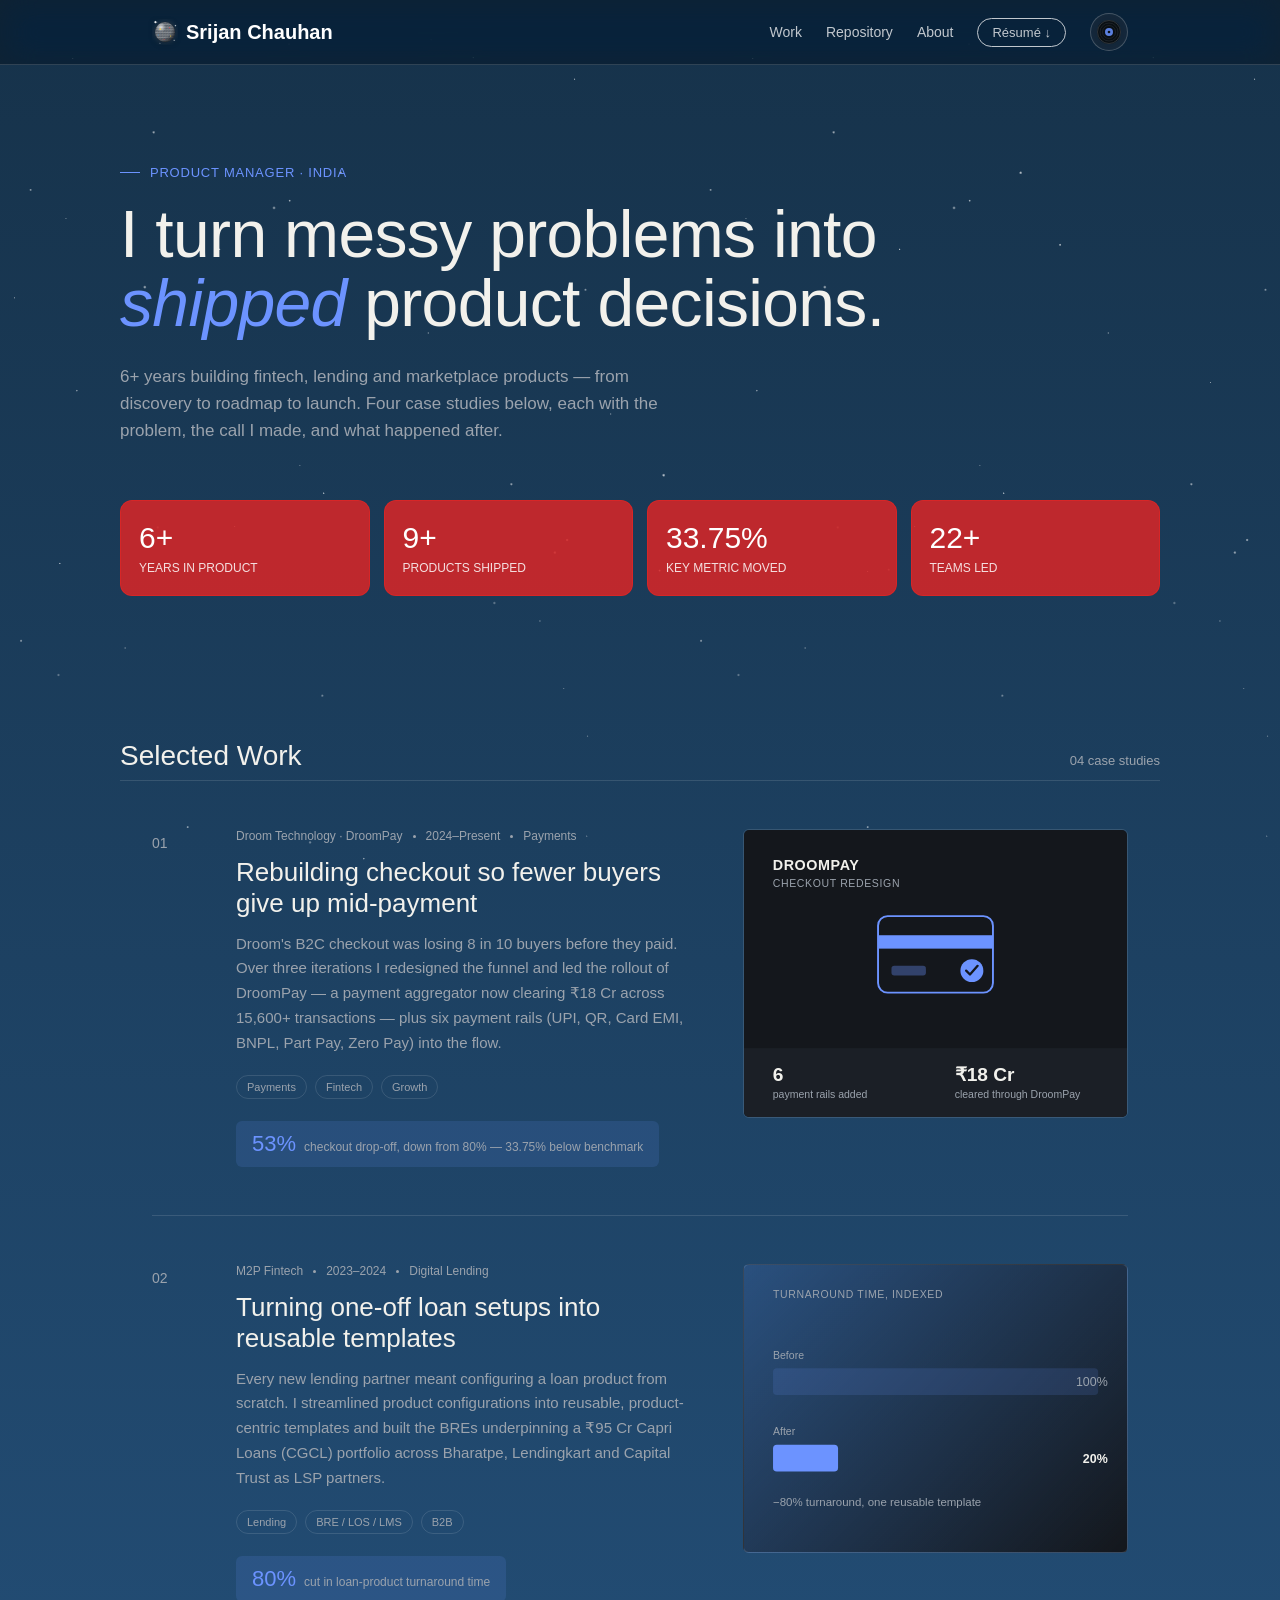
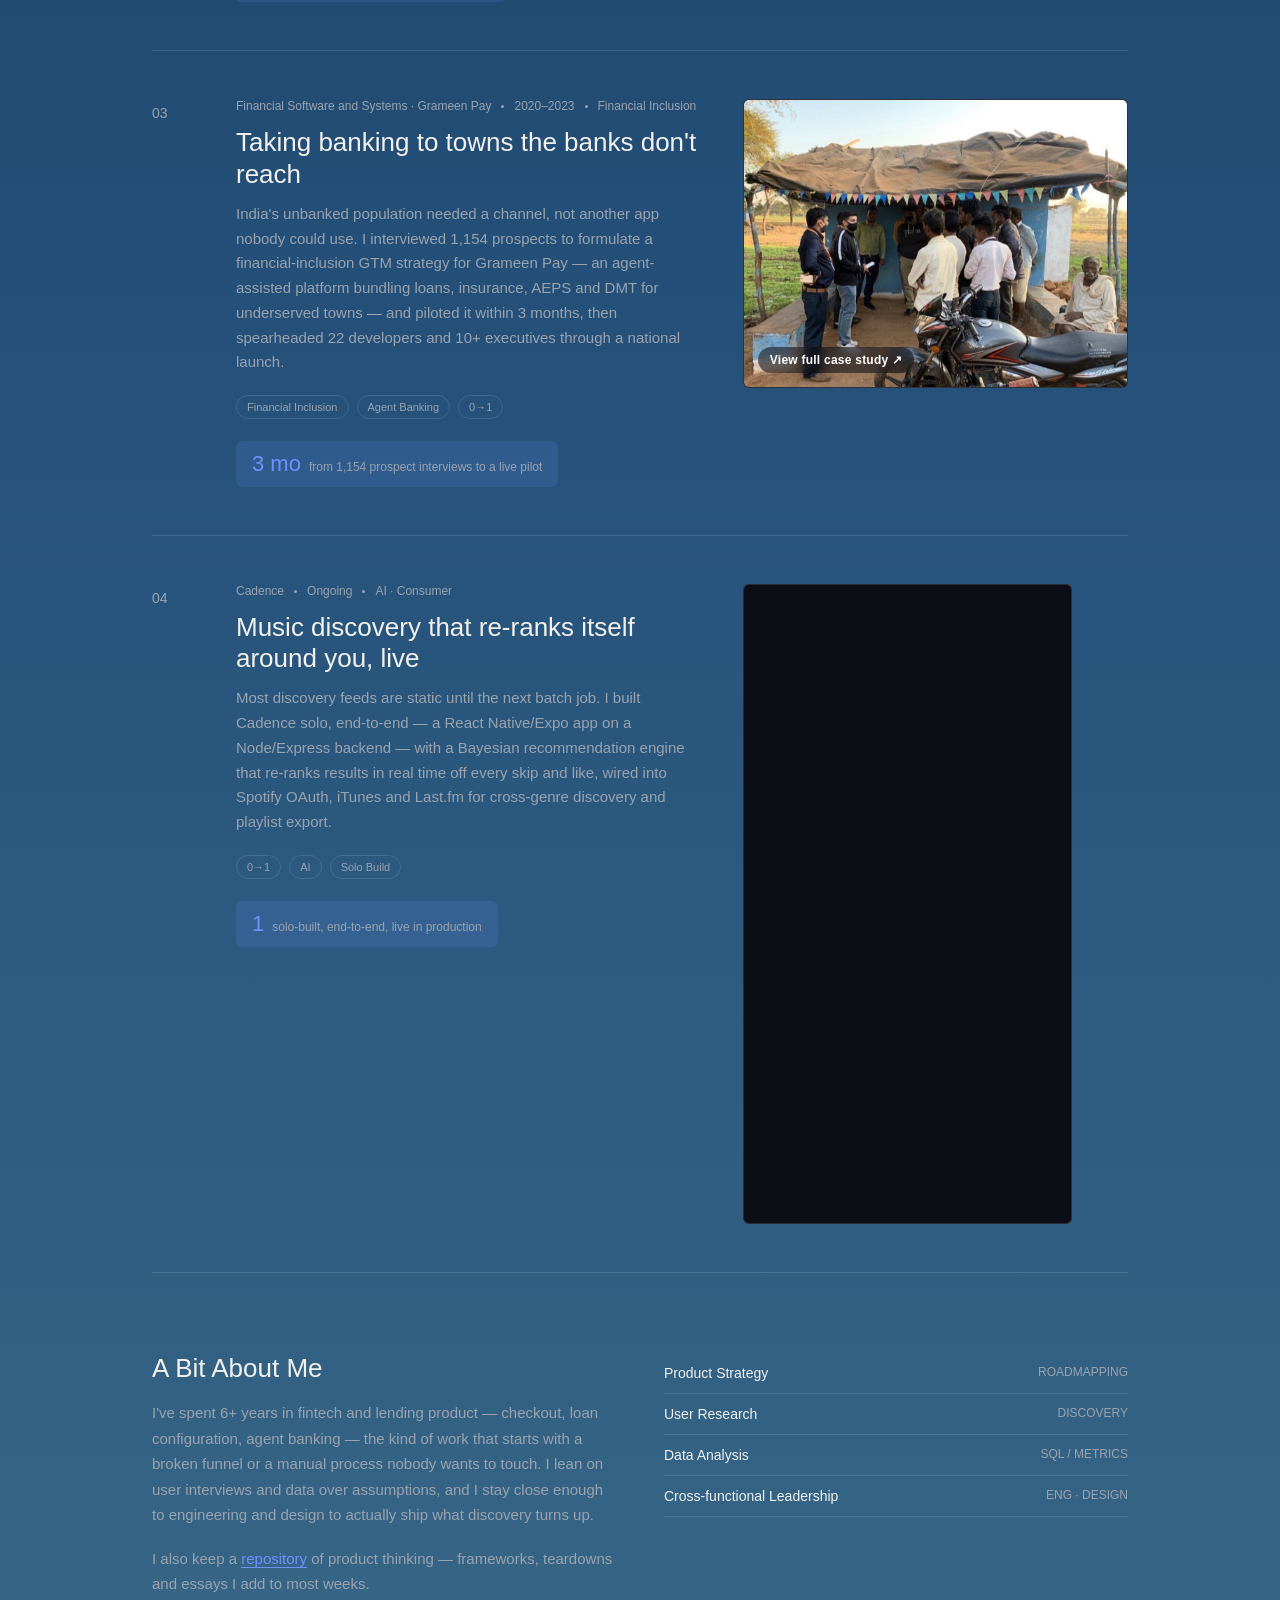
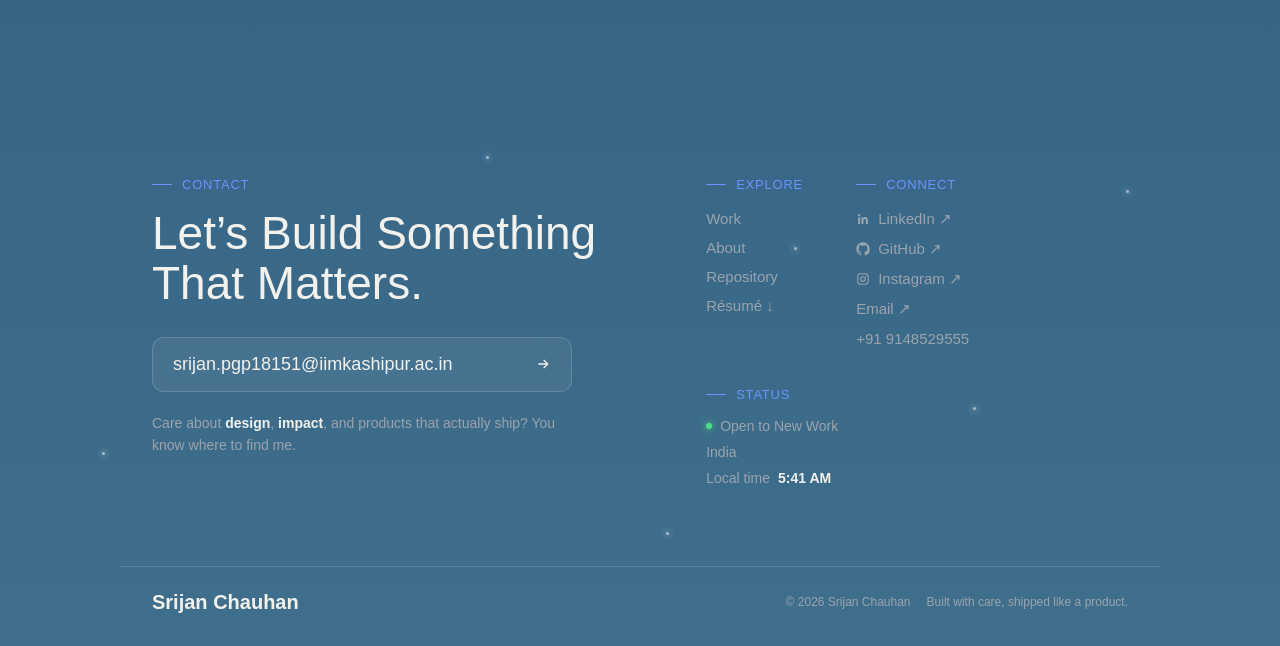
==== commit 351143dc: "Embed the live Cadence app in its project card Replaces the static SVG mockup with a clickable ifram" ====
--- a/index.html
+++ b/index.html
@@ -221,24 +221,13 @@
           </div>
           <div class="impact"><span class="num">1</span><span class="label">solo-built, end-to-end, live in production</span></div>
         </div>
-        <div class="project-media project-media-brand">
-          <svg viewBox="0 0 400 300" role="img" aria-label="Cadence: a live BPM gauge tuned 41 to 71, and a skip/like waveform">
-            <rect width="400" height="300" fill="#0b0d0a"/>
-            <text x="30" y="42" class="cd-title">CADENCE</text>
-            <text x="370" y="42" text-anchor="end" class="cd-subtitle">AI · MUSIC</text>
-            <path d="M115,190 A85,85 0 0 1 285,190" class="cd-arc-track"/>
-            <path d="M115,190 A85,85 0 0 1 248.8,120.4" class="cd-arc-fill"/>
-            <circle cx="248.8" cy="120.4" r="6" class="cd-arc-dot"/>
-            <text x="200" y="215" text-anchor="middle" class="cd-value">41–71</text>
-            <text x="200" y="234" text-anchor="middle" class="cd-value-label">BPM · TUNED LIVE</text>
-            <rect x="140" y="267" width="6" height="18" rx="3" class="cd-bar"/>
-            <rect x="160" y="251" width="6" height="34" rx="3" class="cd-bar"/>
-            <rect x="180" y="263" width="6" height="22" rx="3" class="cd-bar"/>
-            <rect x="200" y="241" width="6" height="44" rx="3" class="cd-bar"/>
-            <rect x="220" y="259" width="6" height="26" rx="3" class="cd-bar"/>
-            <rect x="240" y="247" width="6" height="38" rx="3" class="cd-bar"/>
-            <rect x="260" y="265" width="6" height="20" rx="3" class="cd-bar"/>
-          </svg>
+        <div class="project-media project-media-live">
+          <iframe
+            src="https://srijanchauhan.github.io/cadence/"
+            allow="geolocation; web-share; autoplay"
+            loading="lazy"
+            title="Cadence — live app: personality-driven playlist generator"
+          ></iframe>
         </div>
       </div>
     </div>
--- a/assets/style.css
+++ b/assets/style.css
@@ -292,6 +292,14 @@
 .project-media-brand{background:none; padding:0;}
 .project-media-brand svg{width:100%; height:100%; display:block;}
 
+/* LIVE APP EMBED — the Cadence project media is the actual running app
+   (react-native-web export on GitHub Pages), not a mockup, so it keeps the
+   phone's own portrait aspect ratio instead of the card's default 4:3. */
+.project-media-live{
+  aspect-ratio:9/17.5; background:#0d0d16; align-self:center; max-height:640px;
+}
+.project-media-live iframe{width:100%; height:100%; border:0; display:block;}
+
 /* PHOTO STORY TRIGGER — any element that opens the full-screen photo
    viewer (a project-media hero on index, gallery thumbnails on a case
    study page). */
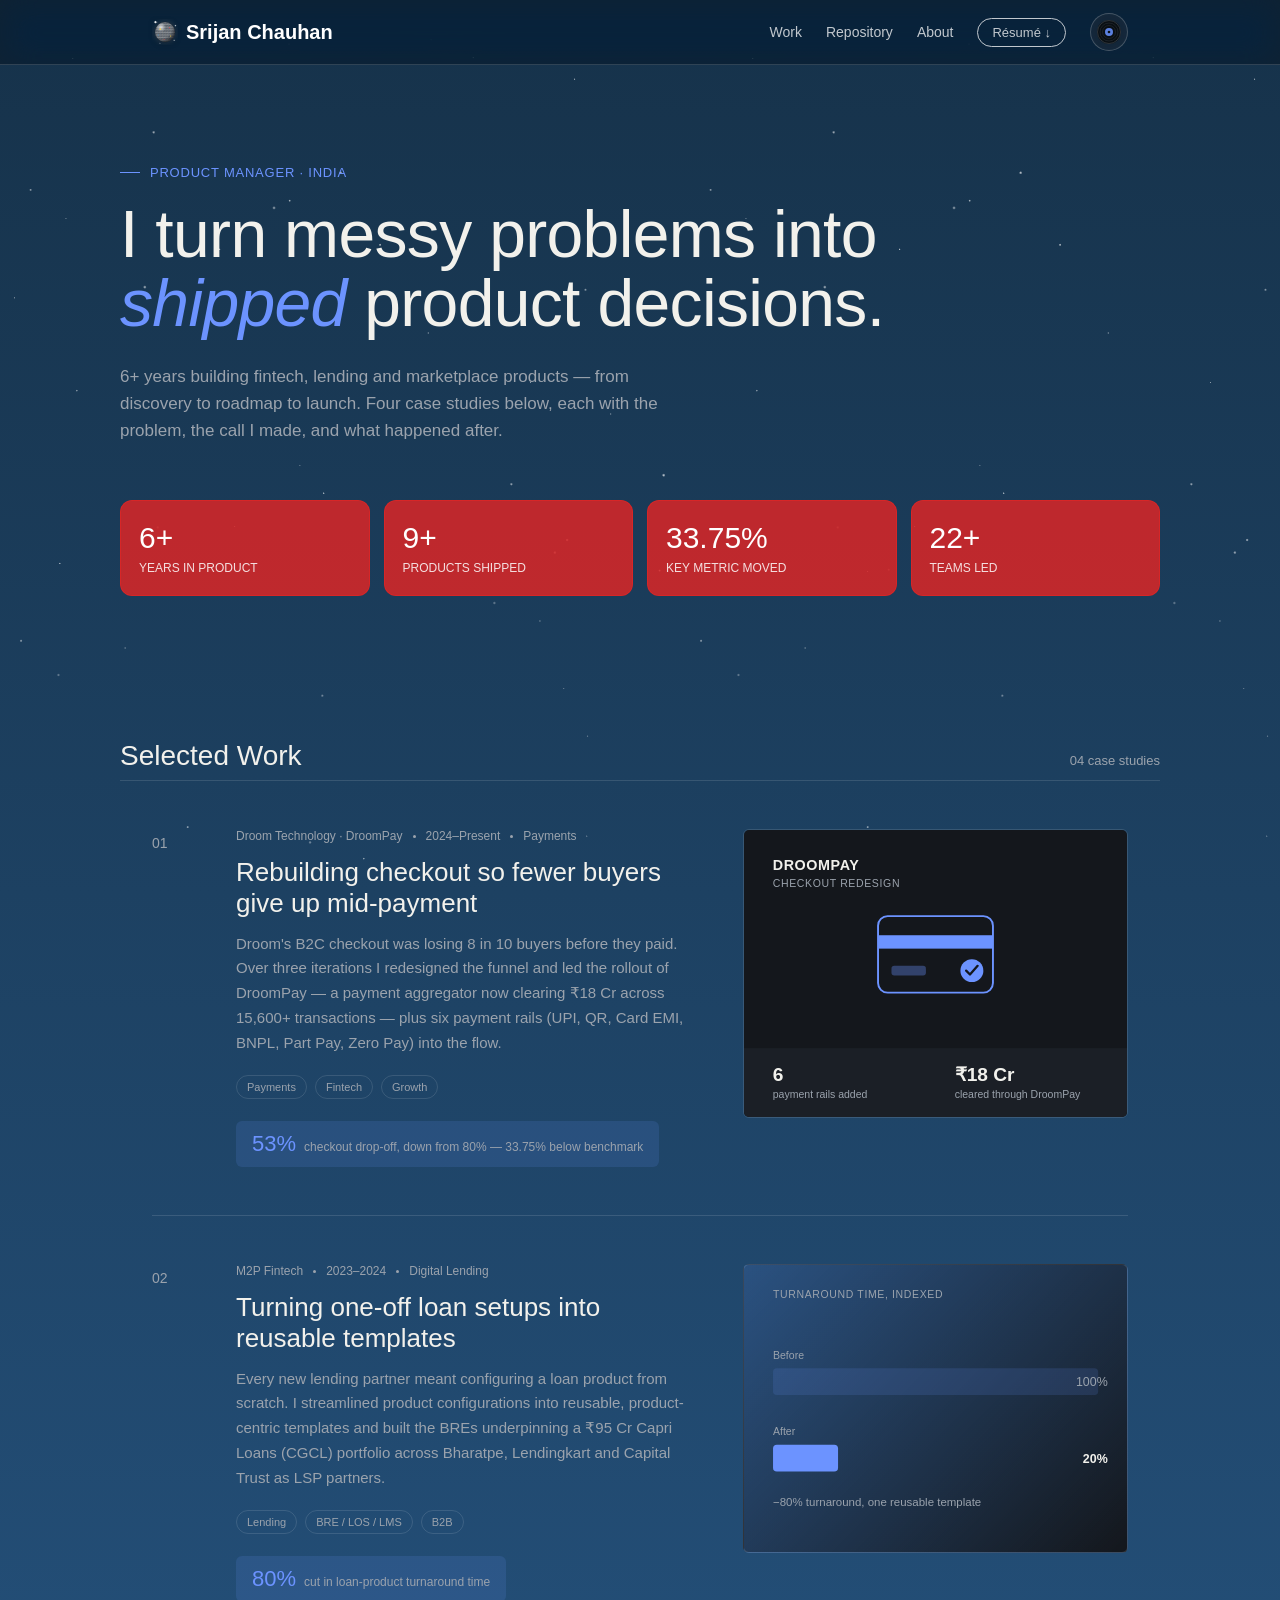
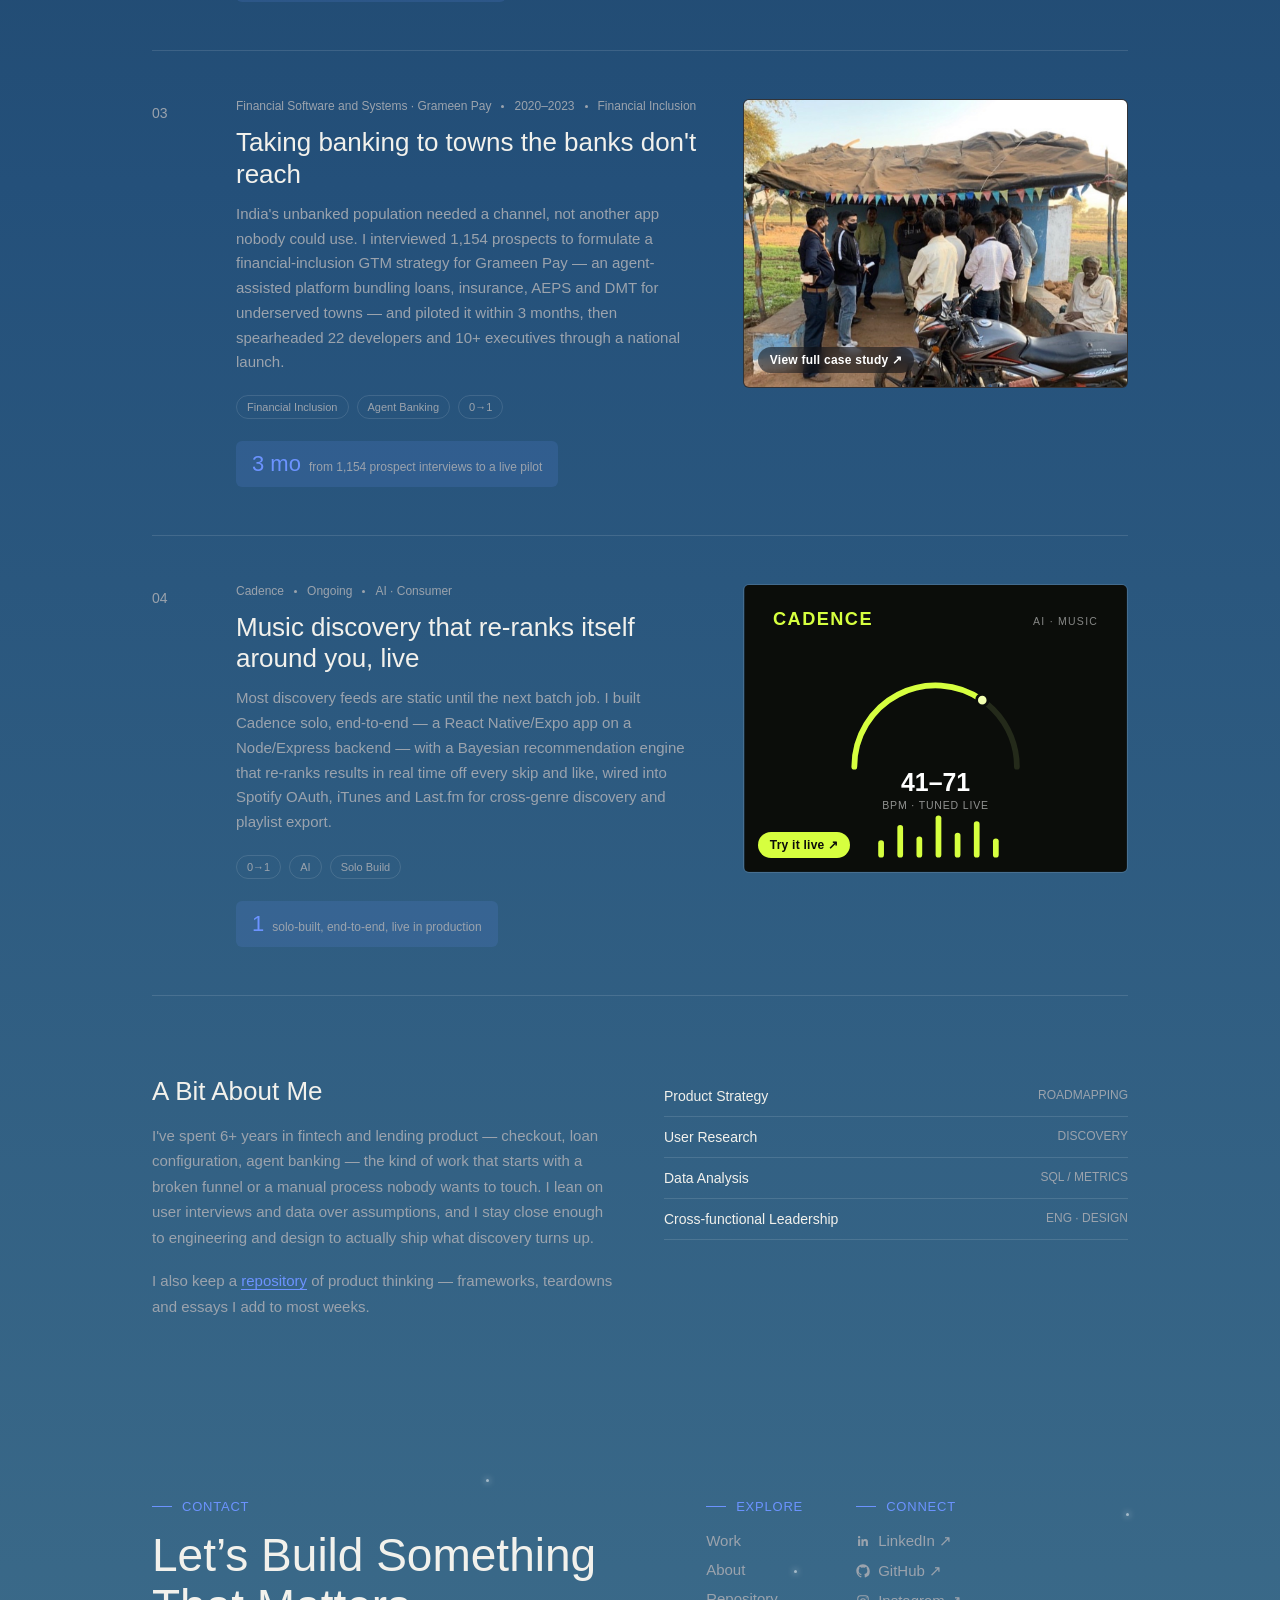
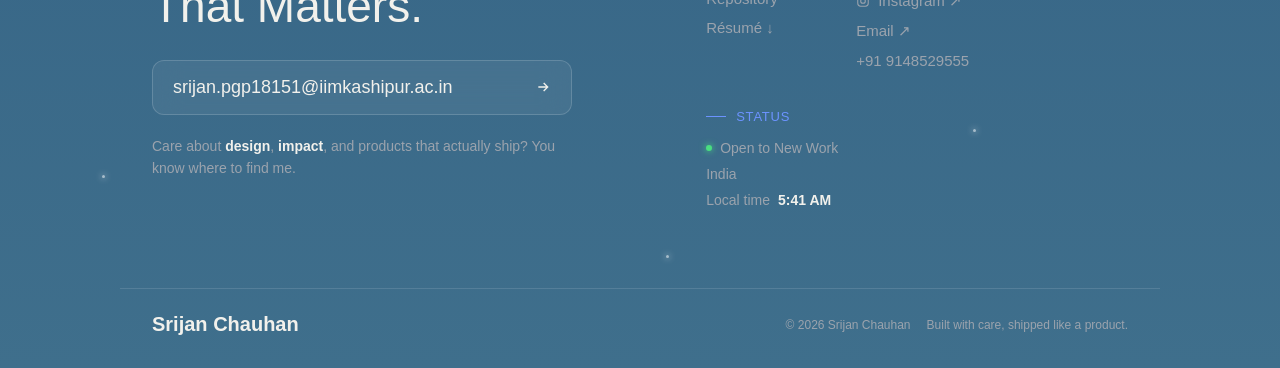
==== commit d06c0a92: "Swap the inline Cadence embed for a teaser + popup The live iframe embedded directly in the project " ====
--- a/index.html
+++ b/index.html
@@ -221,14 +221,26 @@
           </div>
           <div class="impact"><span class="num">1</span><span class="label">solo-built, end-to-end, live in production</span></div>
         </div>
-        <div class="project-media project-media-live">
-          <iframe
-            src="https://srijanchauhan.github.io/cadence/"
-            allow="geolocation; web-share; autoplay"
-            loading="lazy"
-            title="Cadence — live app: personality-driven playlist generator"
-          ></iframe>
-        </div>
+        <button type="button" class="project-media project-media-brand live-app-trigger" data-app-url="https://srijanchauhan.github.io/cadence/" data-app-title="Cadence — live app: personality-driven playlist generator" aria-haspopup="dialog" aria-label="Try Cadence live, opens in a popup">
+          <svg viewBox="0 0 400 300" role="img" aria-label="Cadence: a live BPM gauge tuned 41 to 71, and a skip/like waveform">
+            <rect width="400" height="300" fill="#0b0d0a"/>
+            <text x="30" y="42" class="cd-title">CADENCE</text>
+            <text x="370" y="42" text-anchor="end" class="cd-subtitle">AI · MUSIC</text>
+            <path d="M115,190 A85,85 0 0 1 285,190" class="cd-arc-track"/>
+            <path d="M115,190 A85,85 0 0 1 248.8,120.4" class="cd-arc-fill"/>
+            <circle cx="248.8" cy="120.4" r="6" class="cd-arc-dot"/>
+            <text x="200" y="215" text-anchor="middle" class="cd-value">41–71</text>
+            <text x="200" y="234" text-anchor="middle" class="cd-value-label">BPM · TUNED LIVE</text>
+            <rect x="140" y="267" width="6" height="18" rx="3" class="cd-bar"/>
+            <rect x="160" y="251" width="6" height="34" rx="3" class="cd-bar"/>
+            <rect x="180" y="263" width="6" height="22" rx="3" class="cd-bar"/>
+            <rect x="200" y="241" width="6" height="44" rx="3" class="cd-bar"/>
+            <rect x="220" y="259" width="6" height="26" rx="3" class="cd-bar"/>
+            <rect x="240" y="247" width="6" height="38" rx="3" class="cd-bar"/>
+            <rect x="260" y="265" width="6" height="20" rx="3" class="cd-bar"/>
+          </svg>
+          <span class="live-app-cta">Try it live ↗</span>
+        </button>
       </div>
     </div>
 
--- a/assets/style.css
+++ b/assets/style.css
@@ -292,13 +292,38 @@
 .project-media-brand{background:none; padding:0;}
 .project-media-brand svg{width:100%; height:100%; display:block;}
 
-/* LIVE APP EMBED — the Cadence project media is the actual running app
-   (react-native-web export on GitHub Pages), not a mockup, so it keeps the
-   phone's own portrait aspect ratio instead of the card's default 4:3. */
-.project-media-live{
-  aspect-ratio:9/17.5; background:#0d0d16; align-self:center; max-height:640px;
-}
-.project-media-live iframe{width:100%; height:100%; border:0; display:block;}
+/* LIVE APP TEASER — the Cadence card shows its own brand graphic (kept
+   at the same 4:3 rhythm as every other project-media) with a "Try it
+   live" CTA; the actual running app (react-native-web export on GitHub
+   Pages) only loads once the visitor opens the popup below. */
+.live-app-trigger{
+  position:relative; width:100%; cursor:pointer;
+  font:inherit; color:inherit; padding:0; appearance:none; -webkit-appearance:none;
+}
+.live-app-trigger:hover svg{filter:brightness(1.06);}
+.live-app-cta{
+  position:absolute; left:14px; bottom:14px; z-index:1;
+  font-family:'Switzer', 'Helvetica Neue', Helvetica, Arial, sans-serif;
+  font-size:12px; font-weight:700; letter-spacing:.02em; color:#0b0d0a;
+  padding:6px 12px; border-radius:20px; background:#D6FF3F;
+}
+
+/* LIVE APP MODAL — the popup that hosts the actual app, phone-shaped,
+   torn down on close so nothing keeps running in the background. */
+.live-app-modal{position:fixed; inset:0; z-index:110; display:flex; align-items:center; justify-content:center; padding:24px;}
+.live-app-modal[hidden]{display:none;}
+.live-app-backdrop{position:absolute; inset:0; background:rgba(6,7,9,.75); backdrop-filter:blur(4px); -webkit-backdrop-filter:blur(4px);}
+.live-app-panel{
+  position:relative; z-index:1; width:min(400px, 90vw); aspect-ratio:9/17.5; max-height:88vh;
+  background:#0d0d16; border-radius:22px; overflow:hidden;
+  box-shadow:0 30px 80px rgba(0,0,0,.5); border:1px solid rgba(255,255,255,.12);
+}
+.live-app-frame, .live-app-frame iframe{width:100%; height:100%; border:0; display:block;}
+.live-app-close{
+  position:absolute; top:12px; right:12px; z-index:2;
+  width:32px; height:32px; border-radius:50%; border:none;
+  background:rgba(0,0,0,.45); color:#fff; font-size:20px; line-height:1; cursor:pointer;
+}
 
 /* PHOTO STORY TRIGGER — any element that opens the full-screen photo
    viewer (a project-media hero on index, gallery thumbnails on a case
@@ -352,14 +377,6 @@
 .cd-value-label{font-family:'Switzer', 'Helvetica Neue', Helvetica, Arial, sans-serif; font-size:11px; letter-spacing:.08em; fill:rgba(255,255,255,.55);}
 .cd-bar{fill:#D6FF3F;}
 
-.gp-title{font-family:'Switzer', 'Helvetica Neue', Helvetica, Arial, sans-serif; font-size:17px; font-weight:700; letter-spacing:.04em; fill:#fff;}
-.gp-subtitle{font-family:'Switzer', 'Helvetica Neue', Helvetica, Arial, sans-serif; font-size:10px; letter-spacing:.14em; fill:rgba(255,255,255,.7);}
-.gp-link{stroke:rgba(255,255,255,.35); stroke-width:1.5;}
-.gp-node{fill:#fff; opacity:.9;}
-.gp-hub{fill:#fff;}
-.gp-hub-label{font-family:'Switzer', 'Helvetica Neue', Helvetica, Arial, sans-serif; font-size:9px; letter-spacing:.06em; fill:#8f2a22; font-weight:700;}
-.gp-stat{font-family:'Switzer', 'Helvetica Neue', Helvetica, Arial, sans-serif; font-size:25px; font-weight:700; fill:#fff;}
-.gp-stat-label{font-family:'Switzer', 'Helvetica Neue', Helvetica, Arial, sans-serif; font-size:10px; letter-spacing:.03em; fill:rgba(255,255,255,.85);}
 .meta-row{
   display:flex; gap:10px; flex-wrap:wrap; align-items:center;
   font-family:'Switzer', 'Helvetica Neue', Helvetica, Arial, sans-serif; font-size:12px; color:var(--ink-soft); margin-bottom:14px;
@@ -704,8 +721,21 @@
 .gp-gallery .photo-story-trigger:hover img{transform:scale(1.04); filter:brightness(1.08);}
 .gp-gallery .photo-story-trigger:first-child{grid-column:span 2; grid-row:span 2;}
 
+/* Small colored icon badges used throughout the case-study page —
+   stat tiles, personas, journey steps, and profile rows each get one,
+   sized and shaped per context via the modifier classes below. */
+.gp-icon-badge{
+  display:flex; align-items:center; justify-content:center; flex:none;
+  color:#c9483a; background:rgba(201,72,58,.12);
+}
+.gp-persona .gp-icon-badge{color:var(--accent, #c9483a); background:color-mix(in srgb, var(--accent, #c9483a) 15%, transparent);}
+.gp-icon-badge svg{width:60%; height:60%;}
+.gp-icon-sm{width:34px; height:34px; border-radius:9px; margin-bottom:12px;}
+.gp-icon-round{width:40px; height:40px; border-radius:50%; margin-bottom:14px;}
+.gp-persona > .gp-icon-badge{width:44px; height:44px; border-radius:12px; margin-bottom:14px;}
+
 .gp-stats{display:grid; grid-template-columns:repeat(4, 1fr); gap:16px; margin-bottom:44px;}
-.gp-stat{padding:18px 20px; border:1px solid var(--line); border-radius:8px;}
+.gp-stat{padding:18px 20px; border:1px solid var(--line); border-radius:8px; display:flex; flex-direction:column;}
 .gp-stat .num{font-size:26px; font-weight:700; color:var(--ink); display:block;}
 .gp-stat .label{font-size:12px; color:var(--ink-soft);}
 
@@ -737,8 +767,16 @@
 .gp-single-bars .gp-bar-value strong{color:var(--ink); font-weight:600;}
 
 .gp-personas{display:grid; grid-template-columns:repeat(2, 1fr); gap:18px;}
-.gp-persona{padding:22px; border:1px solid var(--line); border-radius:8px;}
-.gp-persona h3{font-size:16px; font-weight:600; margin-bottom:8px; color:var(--ink);}
+.gp-persona{
+  padding:22px; border:1px solid var(--line); border-radius:8px; border-top:3px solid var(--accent, #c9483a);
+  background:linear-gradient(180deg, color-mix(in srgb, var(--accent, #c9483a) 6%, transparent), transparent 40%);
+}
+.gp-persona h3{font-size:16px; font-weight:600; margin-bottom:6px; color:var(--ink);}
+.gp-persona-trait{
+  display:inline-block; font-size:11px; font-weight:600; letter-spacing:.03em;
+  color:var(--accent, #c9483a); background:color-mix(in srgb, var(--accent, #c9483a) 14%, transparent);
+  padding:3px 10px; border-radius:20px; margin-bottom:12px;
+}
 .gp-persona p{font-size:14px; color:var(--ink-soft); line-height:1.65;}
 
 .gp-journey{display:grid; grid-template-columns:repeat(3, 1fr); gap:24px 20px;}
@@ -748,7 +786,12 @@
 .gp-journey-step p{font-size:13px; color:var(--ink-soft); line-height:1.6;}
 
 .gp-profile-grid{display:grid; grid-template-columns:repeat(2, 1fr); gap:12px; max-width:760px;}
-.gp-profile-row{padding:14px 16px; border:1px solid var(--line); border-radius:8px;}
+.gp-profile-row{display:flex; align-items:flex-start; gap:12px; padding:14px 16px; border:1px solid var(--line); border-radius:8px;}
+.gp-profile-icon{
+  flex:none; width:30px; height:30px; border-radius:8px; margin-top:1px;
+  display:flex; align-items:center; justify-content:center; color:#c9483a; background:rgba(201,72,58,.12);
+}
+.gp-profile-icon svg{width:60%; height:60%;}
 .gp-profile-row .kind{font-size:13px; font-weight:600; color:var(--ink); margin-bottom:4px;}
 .gp-profile-row .who{font-size:13px; color:var(--ink-soft);}
 
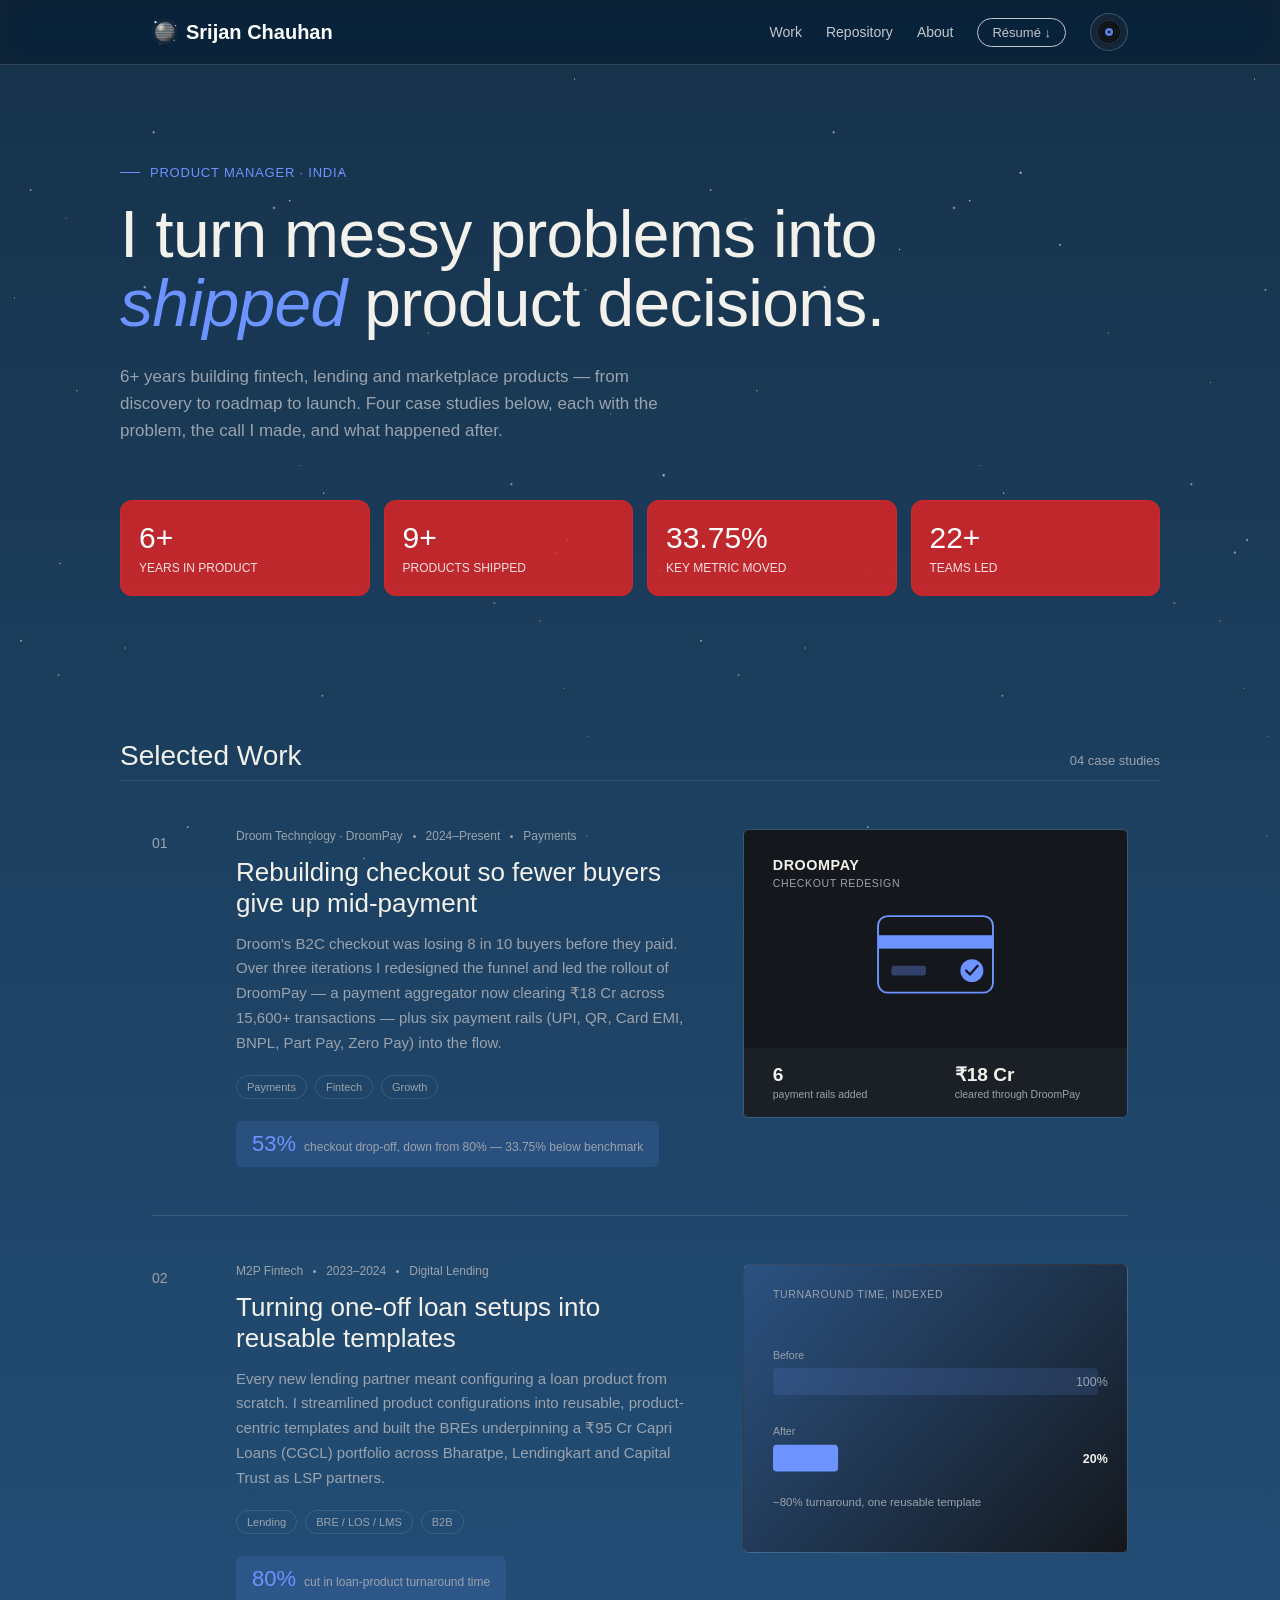
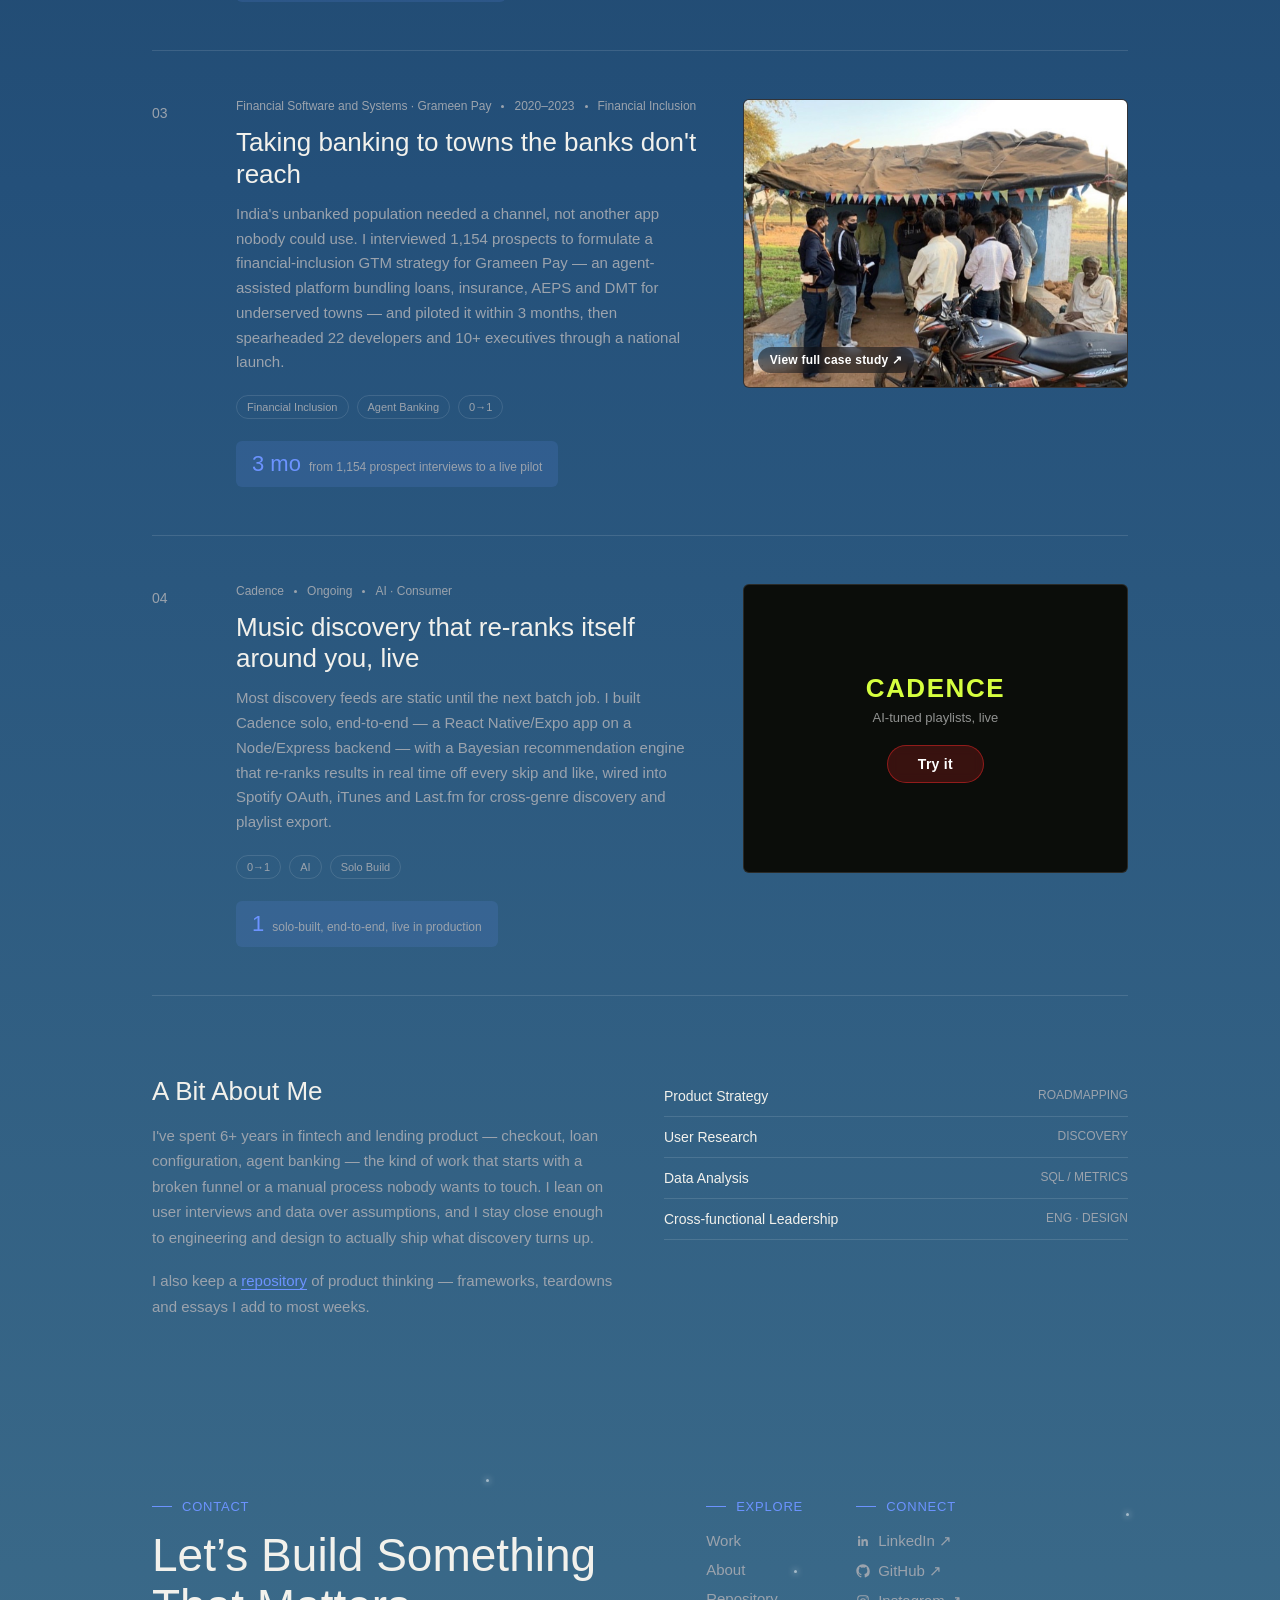
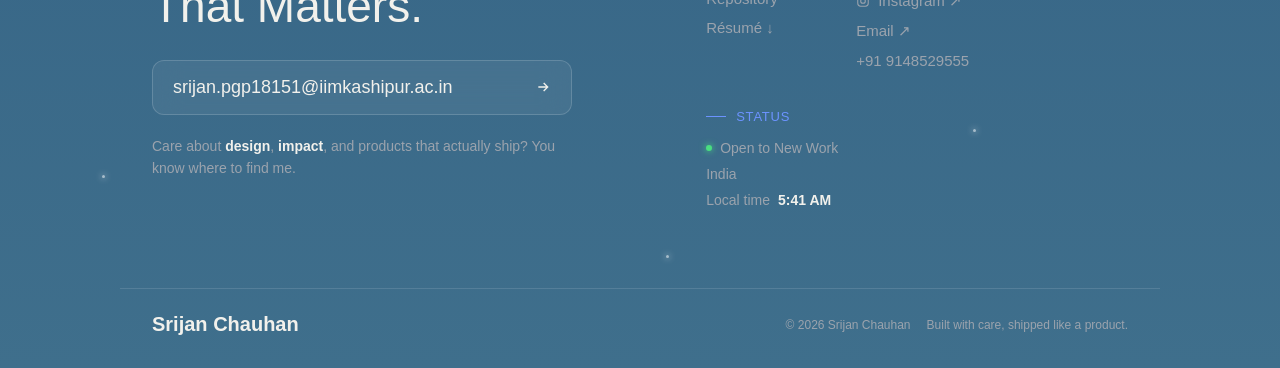
==== commit fc6e6b0e: "Simplify Cadence teaser to logo + translucent red button The BPM-gauge graphic wasn't landing, and i" ====
--- a/index.html
+++ b/index.html
@@ -221,25 +221,10 @@
           </div>
           <div class="impact"><span class="num">1</span><span class="label">solo-built, end-to-end, live in production</span></div>
         </div>
-        <button type="button" class="project-media project-media-brand live-app-trigger" data-app-url="https://srijanchauhan.github.io/cadence/" data-app-title="Cadence — live app: personality-driven playlist generator" aria-haspopup="dialog" aria-label="Try Cadence live, opens in a popup">
-          <svg viewBox="0 0 400 300" role="img" aria-label="Cadence: a live BPM gauge tuned 41 to 71, and a skip/like waveform">
-            <rect width="400" height="300" fill="#0b0d0a"/>
-            <text x="30" y="42" class="cd-title">CADENCE</text>
-            <text x="370" y="42" text-anchor="end" class="cd-subtitle">AI · MUSIC</text>
-            <path d="M115,190 A85,85 0 0 1 285,190" class="cd-arc-track"/>
-            <path d="M115,190 A85,85 0 0 1 248.8,120.4" class="cd-arc-fill"/>
-            <circle cx="248.8" cy="120.4" r="6" class="cd-arc-dot"/>
-            <text x="200" y="215" text-anchor="middle" class="cd-value">41–71</text>
-            <text x="200" y="234" text-anchor="middle" class="cd-value-label">BPM · TUNED LIVE</text>
-            <rect x="140" y="267" width="6" height="18" rx="3" class="cd-bar"/>
-            <rect x="160" y="251" width="6" height="34" rx="3" class="cd-bar"/>
-            <rect x="180" y="263" width="6" height="22" rx="3" class="cd-bar"/>
-            <rect x="200" y="241" width="6" height="44" rx="3" class="cd-bar"/>
-            <rect x="220" y="259" width="6" height="26" rx="3" class="cd-bar"/>
-            <rect x="240" y="247" width="6" height="38" rx="3" class="cd-bar"/>
-            <rect x="260" y="265" width="6" height="20" rx="3" class="cd-bar"/>
-          </svg>
-          <span class="live-app-cta">Try it live ↗</span>
+        <button type="button" class="project-media live-app-trigger" data-app-url="https://srijanchauhan.github.io/cadence/" data-app-title="Cadence — live app: personality-driven playlist generator" aria-haspopup="dialog" aria-label="Try Cadence live, opens in a popup">
+          <span class="cadence-logo">CADENCE</span>
+          <span class="cadence-tagline">AI-tuned playlists, live</span>
+          <span class="live-app-btn">Try it</span>
         </button>
       </div>
     </div>
--- a/assets/style.css
+++ b/assets/style.css
@@ -292,21 +292,36 @@
 .project-media-brand{background:none; padding:0;}
 .project-media-brand svg{width:100%; height:100%; display:block;}
 
-/* LIVE APP TEASER — the Cadence card shows its own brand graphic (kept
-   at the same 4:3 rhythm as every other project-media) with a "Try it
-   live" CTA; the actual running app (react-native-web export on GitHub
-   Pages) only loads once the visitor opens the popup below. */
+/* LIVE APP TEASER — the Cadence card is just its wordmark and a "Try
+   it" button (kept at the same 4:3 rhythm as every other project-media),
+   at the normal card size; the actual running app (react-native-web
+   export on GitHub Pages) only loads once the visitor opens the popup
+   below, via the same red the site uses for its hero-stat KPIs, at
+   low opacity so it reads as a call to action, not another stat. */
 .live-app-trigger{
   position:relative; width:100%; cursor:pointer;
-  font:inherit; color:inherit; padding:0; appearance:none; -webkit-appearance:none;
-}
-.live-app-trigger:hover svg{filter:brightness(1.06);}
-.live-app-cta{
-  position:absolute; left:14px; bottom:14px; z-index:1;
-  font-family:'Switzer', 'Helvetica Neue', Helvetica, Arial, sans-serif;
-  font-size:12px; font-weight:700; letter-spacing:.02em; color:#0b0d0a;
-  padding:6px 12px; border-radius:20px; background:#D6FF3F;
-}
+  display:flex; flex-direction:column; align-items:center; justify-content:center; gap:6px;
+  background:#0b0d0a; font:inherit; color:inherit; padding:24px; appearance:none; -webkit-appearance:none;
+  transition:background .15s;
+}
+.live-app-trigger:hover{background:#111309;}
+.cadence-logo{
+  font-family:'Switzer', 'Helvetica Neue', Helvetica, Arial, sans-serif;
+  font-size:26px; font-weight:700; letter-spacing:.06em; color:#D6FF3F;
+}
+.cadence-tagline{
+  font-family:'Switzer', 'Helvetica Neue', Helvetica, Arial, sans-serif;
+  font-size:13px; color:rgba(255,255,255,.55); margin-bottom:14px;
+}
+.live-app-btn{
+  font-family:'Switzer', 'Helvetica Neue', Helvetica, Arial, sans-serif;
+  font-size:14px; font-weight:600; letter-spacing:.02em; color:#fff;
+  padding:10px 30px; border-radius:20px;
+  background:rgba(220,38,38,.22); border:1px solid rgba(220,38,38,.55);
+  backdrop-filter:blur(6px); -webkit-backdrop-filter:blur(6px);
+  transition:background .15s, border-color .15s;
+}
+.live-app-trigger:hover .live-app-btn{background:rgba(220,38,38,.38); border-color:rgba(220,38,38,.85);}
 
 /* LIVE APP MODAL — the popup that hosts the actual app, phone-shaped,
    torn down on close so nothing keeps running in the background. */
@@ -367,15 +382,6 @@
 .photo-story-zone{position:absolute; top:0; bottom:0; width:35%; border:none; background:none; cursor:pointer; padding:0;}
 .photo-story-prev{left:0;}
 .photo-story-next{right:0;}
-
-.cd-title{font-family:'Switzer', 'Helvetica Neue', Helvetica, Arial, sans-serif; font-size:19px; font-weight:700; letter-spacing:.08em; fill:#D6FF3F;}
-.cd-subtitle{font-family:'Switzer', 'Helvetica Neue', Helvetica, Arial, sans-serif; font-size:11px; letter-spacing:.12em; fill:rgba(255,255,255,.5);}
-.cd-arc-track{fill:none; stroke:#242a1a; stroke-width:6; stroke-linecap:round;}
-.cd-arc-fill{fill:none; stroke:#D6FF3F; stroke-width:6; stroke-linecap:round;}
-.cd-arc-dot{fill:#F2FFB0; stroke:#0b0d0a; stroke-width:3;}
-.cd-value{font-family:'Switzer', 'Helvetica Neue', Helvetica, Arial, sans-serif; font-size:26px; font-weight:700; fill:#fff;}
-.cd-value-label{font-family:'Switzer', 'Helvetica Neue', Helvetica, Arial, sans-serif; font-size:11px; letter-spacing:.08em; fill:rgba(255,255,255,.55);}
-.cd-bar{fill:#D6FF3F;}
 
 .meta-row{
   display:flex; gap:10px; flex-wrap:wrap; align-items:center;
